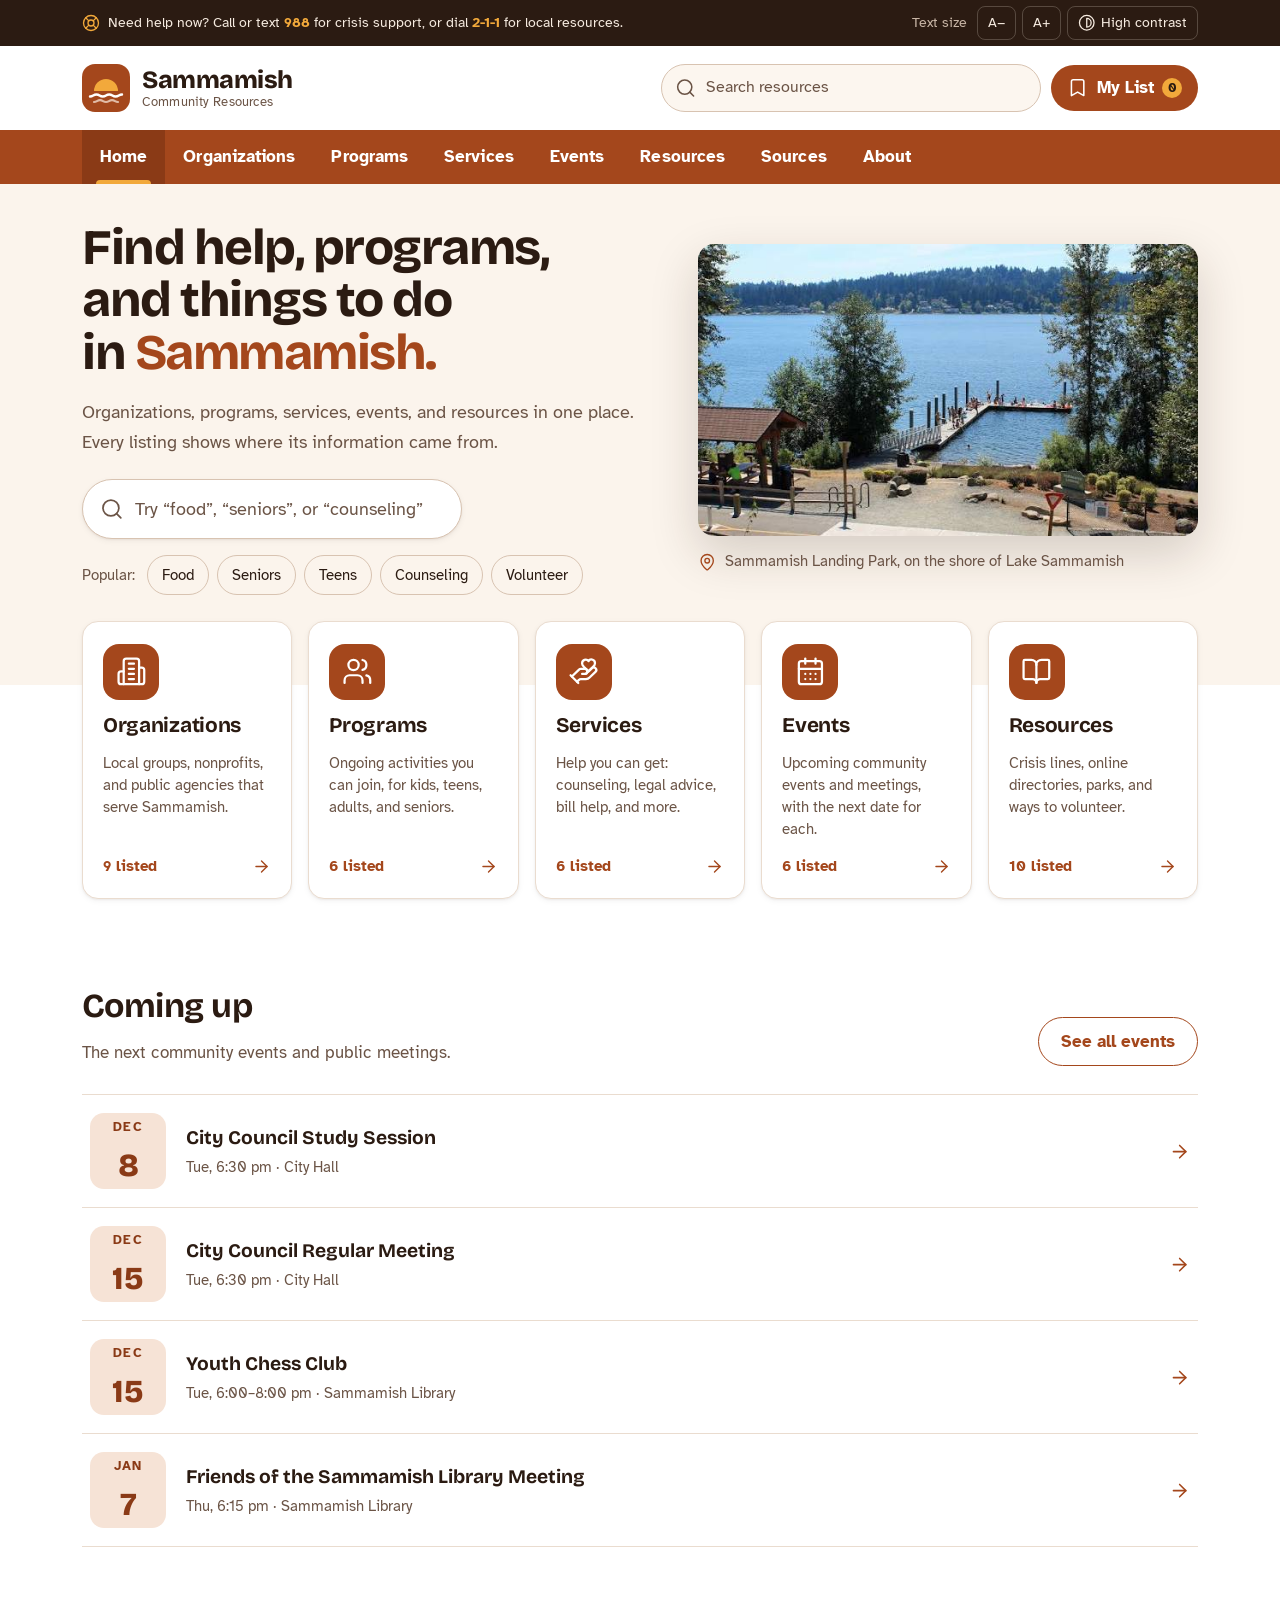
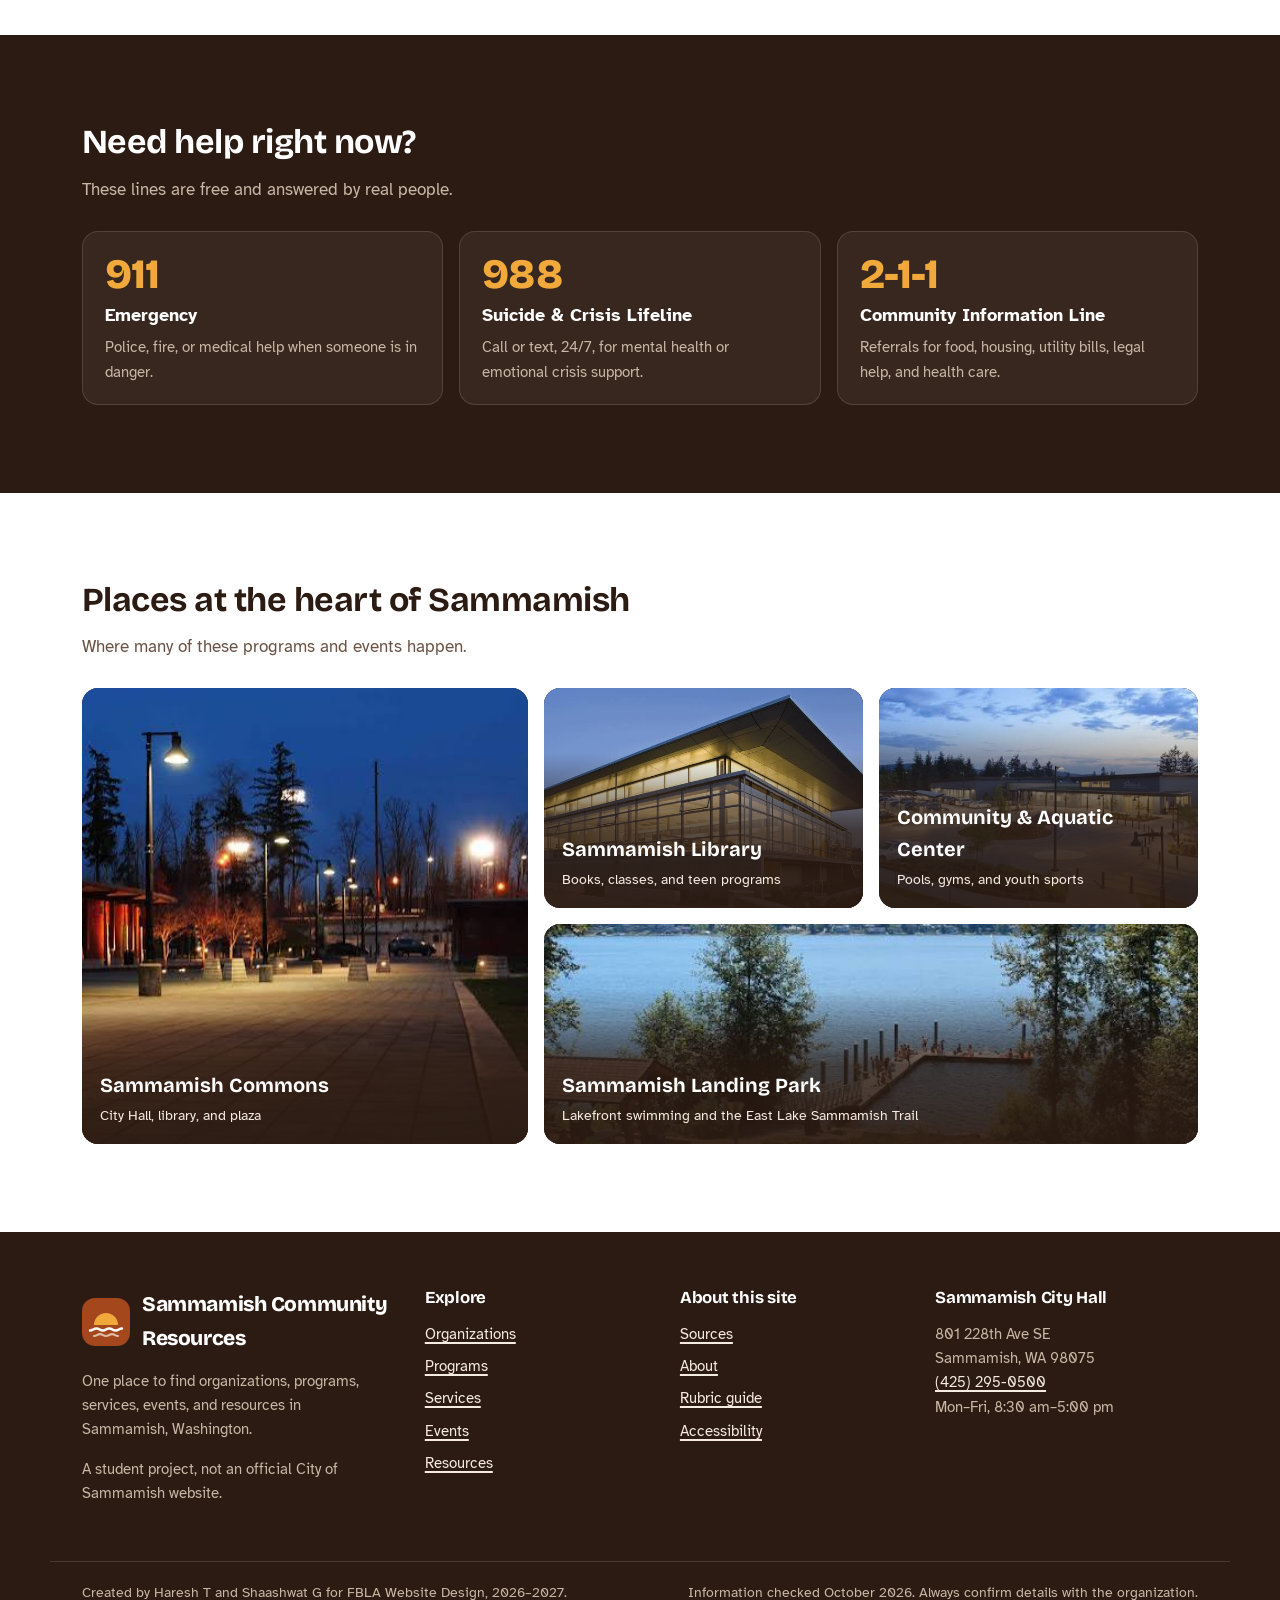
==== index.html @ 99224d45 "Build Sammamish Community Resources website Eight pages named after the FBLA rubric (Home, Organizat" ====
<!doctype html>
<html lang="en">
<head>
  <meta charset="utf-8">
  <meta name="viewport" content="width=device-width, initial-scale=1">
  <title>Sammamish Community Resources | Find help, programs, and events</title>
  <meta name="description" content="Find organizations, programs, services, events, and resources in Sammamish, Washington, all in one place.">
  <meta name="theme-color" content="#a4471c">
  <link rel="icon" href="assets/favicon.svg" type="image/svg+xml">
  <link rel="stylesheet" href="css/styles.css">
</head>
<body data-page="home">
  <div id="site-header"></div>
  <main id="main" tabindex="-1">
    <section class="hero" aria-labelledby="hero-title">
      <div class="wrap">
        <div>
          <h1 id="hero-title">Find help, programs, and things to do in <em>Sammamish.</em></h1>
          <p class="hero-lede">Organizations, programs, services, events, and resources in one place. Every listing shows where its information came from.</p>
          <div id="hero-search"></div>
          <div class="popular">
            <span class="popular-label">Popular:</span>
            <button class="chip" type="button" data-popular="food">Food</button>
            <button class="chip" type="button" data-popular="seniors">Seniors</button>
            <button class="chip" type="button" data-popular="teens">Teens</button>
            <button class="chip" type="button" data-popular="counseling">Counseling</button>
            <button class="chip" type="button" data-popular="volunteer">Volunteer</button>
          </div>
        </div>
        <figure class="hero-figure">
          <img src="assets/img/sammamish-landing.jpg" alt="Swimmers on the dock at Sammamish Landing Park on a sunny day, with Lake Sammamish and forested hills behind" width="584" height="342" fetchpriority="high">
          <figcaption><span data-icon="map-pin"></span>Sammamish Landing Park, on the shore of Lake Sammamish</figcaption>
        </figure>
      </div>
    </section>

    <section class="section browse" aria-labelledby="browse-title">
      <div class="wrap">
        <h2 class="visually-hidden" id="browse-title">Browse by category</h2>
        <ul class="quick-links" id="quick-links"></ul>
      </div>
    </section>

    <section class="section" style="padding-top:0" aria-labelledby="upcoming-title">
      <div class="wrap">
        <div class="section-head">
          <div>
            <h2 id="upcoming-title">Coming up</h2>
            <p>The next community events and public meetings.</p>
          </div>
          <a class="btn btn-ghost" href="events.html">See all events</a>
        </div>
        <ul class="upcoming" id="upcoming"></ul>
      </div>
    </section>

    <section class="section help-band" aria-labelledby="help-title">
      <div class="wrap">
        <h2 id="help-title">Need help right now?</h2>
        <p>These lines are free and answered by real people.</p>
        <div class="help-grid">
          <a class="help-card" href="tel:911"><span class="help-number">911</span><strong>Emergency</strong><span>Police, fire, or medical help when someone is in danger.</span></a>
          <a class="help-card" href="tel:988"><span class="help-number">988</span><strong>Suicide &amp; Crisis Lifeline</strong><span>Call or text, 24/7, for mental health or emotional crisis support.</span></a>
          <a class="help-card" href="tel:211"><span class="help-number">2-1-1</span><strong>Community Information Line</strong><span>Referrals for food, housing, utility bills, legal help, and health care.</span></a>
        </div>
      </div>
    </section>

    <section class="section" aria-labelledby="places-title">
      <div class="wrap">
        <div class="section-head">
          <div>
            <h2 id="places-title">Places at the heart of Sammamish</h2>
            <p>Where many of these programs and events happen.</p>
          </div>
        </div>
        <ul class="places">
          <li><a class="place" href="resources.html#sammamish-commons"><img src="assets/img/commons-plaza-night.jpg" alt="Sammamish Commons plaza at night, lit by tall street lamps" loading="lazy" width="738" height="414"><span class="place-label"><strong>Sammamish Commons</strong><span>City Hall, library, and plaza</span></span></a></li>
          <li><a class="place" href="organizations.html#sammamish-library"><img src="assets/img/sammamish-library.jpg" alt="Sammamish Library glowing at dusk" loading="lazy" width="758" height="404"><span class="place-label"><strong>Sammamish Library</strong><span>Books, classes, and teen programs</span></span></a></li>
          <li><a class="place" href="organizations.html#sammamish-ymca"><img src="assets/img/community-center-dusk.jpg" alt="Sammamish Community and Aquatic Center at dusk" loading="lazy" width="738" height="318"><span class="place-label"><strong>Community &amp; Aquatic Center</strong><span>Pools, gyms, and youth sports</span></span></a></li>
          <li class="wide"><a class="place" href="resources.html#sammamish-landing"><img src="assets/img/sammamish-landing.jpg" alt="Swim dock at Sammamish Landing Park" loading="lazy" width="584" height="342"><span class="place-label"><strong>Sammamish Landing Park</strong><span>Lakefront swimming and the East Lake Sammamish Trail</span></span></a></li>
        </ul>
      </div>
    </section>
  </main>
  <div id="site-footer"></div>
  <script src="js/icons.js"></script>
  <script src="js/data.js"></script>
  <script src="js/app.js"></script>
</body>
</html>
---- css/styles.css ----
/* =========================================================
   Sammamish Community Resources: shared stylesheet
   Every page uses this one file, so headers, colors, type,
   and components stay consistent across the whole site.
   ========================================================= */

/* ---------- Fonts (stored locally so the site works offline) ---------- */
@font-face {
  font-family: "Bricolage Grotesque";
  src: url("../assets/fonts/bricolage-grotesque.woff2") format("woff2");
  font-weight: 200 800;
  font-display: swap;
}
@font-face {
  font-family: "Atkinson Hyperlegible";
  src: url("../assets/fonts/atkinson-400.woff2") format("woff2");
  font-weight: 400;
  font-display: swap;
}
@font-face {
  font-family: "Atkinson Hyperlegible";
  src: url("../assets/fonts/atkinson-400-italic.woff2") format("woff2");
  font-weight: 400;
  font-style: italic;
  font-display: swap;
}
@font-face {
  font-family: "Atkinson Hyperlegible";
  src: url("../assets/fonts/atkinson-700.woff2") format("woff2");
  font-weight: 700;
  font-display: swap;
}

/* ---------- Design tokens ---------- */
:root {
  /* Palette: cedar siding of Sammamish Commons + sunset over Lake Sammamish */
  --cedar: #a4471c;
  --cedar-deep: #8a3a16;
  --cedar-tint: #f6e3d6;
  --amber: #f2a93b;
  --amber-soft: #fde9c8;
  --espresso: #2b1b12;
  --ink: #2b1b12;
  --ink-soft: #6b5446;
  --sand: #fbf4ec;
  --sand-soft: #fcf6ef;
  --paper: #ffffff;
  --line: #eadccf;
  --line-strong: #d8c3b1;
  --evergreen: #2f6b4f;
  --evergreen-tint: #e3f0e8;
  --on-dark: #f6ebe0;
  --on-dark-soft: #c9b6a6;

  --font-display: "Bricolage Grotesque", "Avenir Next", system-ui, sans-serif;
  --font-body: "Atkinson Hyperlegible", system-ui, -apple-system, "Segoe UI", sans-serif;

  --radius: 10px;
  --radius-lg: 16px;
  --shadow-sm: 0 1px 2px rgb(43 27 18 / 0.06), 0 2px 6px rgb(43 27 18 / 0.05);
  --shadow-md: 0 6px 18px rgb(43 27 18 / 0.10), 0 2px 4px rgb(43 27 18 / 0.06);
  --shadow-lg: 0 18px 48px rgb(43 27 18 / 0.18);

  --wrap: 1180px;
  --gutter: clamp(16px, 4vw, 32px);
  --ease-out: cubic-bezier(0.16, 1, 0.3, 1);
}

/* High contrast mode (toggled by the Contrast button) */
:root[data-contrast="high"] {
  --cedar: #7a2e0c;
  --cedar-deep: #5c2108;
  --ink: #000000;
  --ink-soft: #2b1b12;
  --sand: #ffffff;
  --sand-soft: #ffffff;
  --line: #2b1b12;
  --line-strong: #000000;
  --evergreen: #1d4a35;
}

/* Text size steps (toggled by the A- / A+ buttons) */
:root[data-text="1"] { font-size: 112.5%; }
:root[data-text="2"] { font-size: 125%; }

/* ---------- Base ---------- */
*, *::before, *::after { box-sizing: border-box; }
html { -webkit-text-size-adjust: 100%; scroll-padding-top: 24px; }
body {
  margin: 0;
  font-family: var(--font-body);
  font-size: 1.0625rem;
  line-height: 1.6;
  color: var(--ink);
  background: var(--paper);
  text-rendering: optimizeLegibility;
}
img { max-width: 100%; height: auto; display: block; }
a { color: var(--cedar); text-underline-offset: 0.18em; text-decoration-thickness: 1.5px; }
a:hover { color: var(--cedar-deep); text-decoration-thickness: 2.5px; }
::selection { background: var(--amber); color: var(--espresso); }
:focus-visible {
  outline: 3px solid var(--amber);
  outline-offset: 2px;
  border-radius: 4px;
}
h1, h2, h3, h4 {
  font-family: var(--font-display);
  line-height: 1.15;
  letter-spacing: -0.015em;
  text-wrap: balance;
  margin: 0 0 0.4em;
  color: var(--ink);
}
h1 { font-size: clamp(2rem, 1.4rem + 2.6vw, 3.25rem); font-weight: 750; }
h2 { font-size: clamp(1.5rem, 1.2rem + 1.2vw, 2.1rem); font-weight: 700; }
h3 { font-size: 1.25rem; font-weight: 700; }
p { margin: 0 0 1em; max-width: 70ch; }
.wrap { max-width: var(--wrap); margin-inline: auto; padding-inline: var(--gutter); }
.visually-hidden {
  position: absolute !important; width: 1px; height: 1px; overflow: hidden;
  clip: rect(0 0 0 0); white-space: nowrap;
}
.icon { width: 1.25em; height: 1.25em; flex: none; stroke-width: 1.75; }

html { scrollbar-color: var(--line-strong) var(--sand-soft); }

/* ---------- Skip link ---------- */
.skip-link {
  position: absolute; left: 12px; top: -60px; z-index: 100;
  background: var(--amber); color: var(--espresso); font-weight: 700;
  padding: 10px 16px; border-radius: var(--radius); text-decoration: none;
}
.skip-link:focus { top: 12px; }

/* ---------- Top bar (crisis numbers + accessibility tools) ---------- */
.topbar { background: var(--espresso); color: var(--on-dark); font-size: 0.9rem; }
.topbar .wrap {
  display: flex; align-items: center; justify-content: space-between;
  gap: 12px 24px; min-height: 44px; flex-wrap: wrap; padding-block: 6px;
}
.topbar-help { margin: 0; display: flex; align-items: center; gap: 8px; }
.topbar-help .icon { color: var(--amber); }
.topbar-help a { color: var(--amber); font-weight: 700; text-decoration: none; }
.topbar-help a:hover { color: #ffd38a; text-decoration: underline; }
.tools { display: flex; align-items: center; gap: 6px; }
.tools-label { color: var(--on-dark-soft); margin-right: 4px; }
.tool-btn {
  display: inline-flex; align-items: center; gap: 6px;
  min-height: 34px; padding: 4px 10px; border-radius: 8px;
  border: 1px solid rgb(246 235 224 / 0.22); background: transparent; color: var(--on-dark);
  font: inherit; font-size: 0.875rem; cursor: pointer;
}
.tool-btn:hover { background: rgb(246 235 224 / 0.1); border-color: rgb(246 235 224 / 0.45); }
.tool-btn[aria-pressed="true"] { background: var(--amber); color: var(--espresso); border-color: var(--amber); }

/* ---------- Header ---------- */
.site-header { background: var(--paper); }
.header-main .wrap {
  display: flex; align-items: center; justify-content: space-between; gap: 20px;
  padding-block: 18px;
}
.brand { display: flex; align-items: center; gap: 12px; text-decoration: none; color: var(--ink); }
.brand:hover { color: var(--ink); }
.brand-mark { width: 48px; height: 48px; flex: none; }
.brand-text { display: flex; flex-direction: column; line-height: 1.05; }
.brand-name { font-family: var(--font-display); font-weight: 800; font-size: 1.55rem; letter-spacing: -0.02em; }
.brand-sub { font-size: 0.82rem; color: var(--ink-soft); letter-spacing: 0.01em; margin-top: 3px; }

.header-actions { display: flex; align-items: center; gap: 10px; }

/* Site-wide search (combobox) */
.site-search { position: relative; width: min(380px, 40vw); }
.site-search .icon { position: absolute; left: 14px; top: 50%; translate: 0 -50%; color: var(--ink-soft); pointer-events: none; }
.search-input {
  width: 100%; min-height: 46px; padding: 10px 14px 10px 44px;
  font: inherit; font-size: 1rem; color: var(--ink);
  background: var(--sand-soft); border: 1.5px solid var(--line-strong); border-radius: 999px;
  transition: border-color 0.2s, background 0.2s, box-shadow 0.2s;
}
.search-input::placeholder { color: var(--ink-soft); opacity: 1; }
.search-input:hover { border-color: var(--cedar); }
.search-input:focus { outline: none; background: var(--paper); border-color: var(--cedar); box-shadow: 0 0 0 4px rgb(242 169 59 / 0.35); }
.search-results {
  position: absolute; z-index: 50; top: calc(100% + 6px); left: 0; right: 0;
  margin: 0; padding: 6px; list-style: none;
  background: var(--paper); border: 1px solid var(--line); border-radius: var(--radius-lg);
  box-shadow: var(--shadow-lg); max-height: min(70vh, 460px); overflow: auto;
}
.search-results[hidden] { display: none; }
.search-option {
  display: grid; grid-template-columns: auto 1fr; gap: 2px 12px; align-items: center;
  padding: 10px 12px; border-radius: var(--radius); cursor: pointer; color: var(--ink); text-decoration: none;
}
.search-option .type-dot { grid-row: span 2; }
.search-option strong { font-weight: 700; line-height: 1.3; }
.search-option small { color: var(--ink-soft); font-size: 0.85rem; }
.search-option[aria-selected="true"], .search-option:hover { background: var(--sand); color: var(--ink); }
.search-empty { padding: 14px 12px; color: var(--ink-soft); }

.list-btn {
  position: relative; display: inline-flex; align-items: center; gap: 8px;
  min-height: 46px; padding: 8px 16px; border-radius: 999px;
  background: var(--cedar); color: #fff; border: 0; font: inherit; font-weight: 700; cursor: pointer;
  transition: background 0.2s;
}
.list-btn:hover { background: var(--cedar-deep); }
.list-count {
  min-width: 1.6em; height: 1.6em; padding: 0 6px; border-radius: 999px;
  display: inline-grid; place-items: center; font-size: 0.8rem;
  background: var(--amber); color: var(--espresso);
}
.list-count.bump { animation: bump 0.45s var(--ease-out); }
@keyframes bump { 40% { transform: scale(1.35); } }

/* Main navigation bar */
.site-nav { background: var(--cedar); }
.site-nav .wrap { display: flex; align-items: stretch; }
.nav-list { display: flex; flex-wrap: wrap; margin: 0; padding: 0; list-style: none; }
.nav-list a {
  position: relative; display: flex; align-items: center; gap: 8px;
  min-height: 54px; padding: 0 18px;
  color: #fff; font-weight: 700; text-decoration: none; letter-spacing: 0.005em;
}
.nav-list a::after {
  content: ""; position: absolute; left: 14px; right: 14px; bottom: 0; height: 4px;
  border-radius: 4px 4px 0 0; background: var(--amber);
  transform: scaleX(0); transition: transform 0.3s var(--ease-out);
}
.nav-list a:hover { background: var(--cedar-deep); color: #fff; }
.nav-list a:hover::after { transform: scaleX(0.5); }
.nav-list a[aria-current="page"] { background: var(--cedar-deep); }
.nav-list a[aria-current="page"]::after { transform: scaleX(1); }
.nav-list a:focus-visible { outline-offset: -4px; }
.nav-toggle { display: none; }

/* ---------- Breadcrumb + page header (category pages) ---------- */
.page-head { background: var(--sand); border-bottom: 1px solid var(--line); }
.page-head .wrap {
  display: grid; grid-template-columns: 1fr auto; gap: 24px 48px; align-items: center;
  padding-block: clamp(28px, 4vw, 48px);
}
.breadcrumb { font-size: 0.92rem; color: var(--ink-soft); margin-bottom: 10px; }
.breadcrumb a { color: var(--ink-soft); }
.breadcrumb span[aria-hidden] { margin-inline: 6px; }
.page-head h1 { display: flex; align-items: center; gap: 14px; }
.page-head h1 .icon-badge { width: 56px; height: 56px; }
.page-lede { font-size: 1.15rem; color: var(--ink-soft); margin: 0; }
.page-head-photo {
  width: clamp(220px, 28vw, 360px); aspect-ratio: 4 / 3; object-fit: cover;
  border-radius: var(--radius-lg); box-shadow: var(--shadow-md);
}
.icon-badge {
  display: inline-grid; place-items: center; flex: none;
  width: 48px; height: 48px; border-radius: 14px;
  background: var(--cedar); color: #fff;
}
.icon-badge .icon { width: 55%; height: 55%; }

/* ---------- Toolbar: search + filter chips ---------- */
.toolbar { padding-block: 24px 8px; }
.toolbar-row { display: flex; flex-wrap: wrap; align-items: center; gap: 12px 20px; }
.filter-search { position: relative; flex: 1 1 280px; max-width: 420px; }
.filter-search .icon { position: absolute; left: 14px; top: 50%; translate: 0 -50%; color: var(--ink-soft); pointer-events: none; }
.chips { display: flex; flex-wrap: wrap; gap: 8px; margin: 14px 0 0; padding: 0; list-style: none; }
.chip {
  min-height: 40px; padding: 6px 14px; border-radius: 999px;
  border: 1.5px solid var(--line-strong); background: var(--paper); color: var(--ink);
  font: inherit; font-size: 0.95rem; cursor: pointer;
  transition: background 0.15s, border-color 0.15s, color 0.15s;
}
.chip:hover { border-color: var(--cedar); color: var(--cedar-deep); }
.chip[aria-pressed="true"] { background: var(--espresso); border-color: var(--espresso); color: #fff; }
.result-count { color: var(--ink-soft); font-size: 0.95rem; margin: 18px 0 0; }

/* ---------- Entry listing ---------- */
.entries { list-style: none; margin: 0; padding: 0 0 56px; }
.entry {
  display: grid; grid-template-columns: 160px minmax(0, 1fr) minmax(240px, 320px);
  gap: 20px 28px; padding: 26px 0; border-bottom: 1px solid var(--line);
  scroll-margin-top: 24px;
}
.entry.no-photo { grid-template-columns: minmax(0, 1fr) minmax(240px, 320px); }
.entry:first-child { border-top: 1px solid var(--line); }
.entry-photo { width: 160px; aspect-ratio: 4 / 3; object-fit: cover; border-radius: var(--radius); }
.entry-name { font-size: 1.35rem; margin-bottom: 6px; }
.entry-meta-line { display: flex; flex-wrap: wrap; gap: 6px; margin-bottom: 10px; }
.tag {
  display: inline-flex; align-items: center; gap: 6px;
  padding: 2px 10px; border-radius: 999px; font-size: 0.82rem; font-weight: 700;
  background: var(--sand); color: var(--ink-soft);
}
.tag-type { background: var(--cedar-tint); color: var(--cedar-deep); }
.entry-summary { margin: 0 0 10px; }
.entry-source { font-size: 0.85rem; color: var(--ink-soft); margin: 0; }
.entry-source a { color: var(--ink-soft); }
.entry-details { list-style: none; margin: 0 0 14px; padding: 0; display: grid; gap: 8px; font-size: 0.97rem; }
.entry-details li { display: flex; gap: 10px; align-items: flex-start; }
.entry-details .icon { color: var(--cedar); margin-top: 3px; width: 1.1em; height: 1.1em; }
.entry-details a { word-break: break-word; }
.entry-next { color: var(--evergreen); font-weight: 700; }

.entry.is-target { animation: target-glow 2.4s var(--ease-out); }
@keyframes target-glow {
  0%, 30% { background: var(--amber-soft); box-shadow: 0 0 0 12px var(--amber-soft); }
  100% { background: transparent; box-shadow: 0 0 0 12px transparent; }
}

/* Save button (My List) */
.save-btn {
  display: inline-flex; align-items: center; gap: 8px;
  min-height: 42px; padding: 8px 16px; border-radius: 999px;
  border: 1.5px solid var(--cedar); background: var(--paper); color: var(--cedar);
  font: inherit; font-weight: 700; cursor: pointer; transition: background 0.2s, color 0.2s, border-color 0.2s;
}
.save-btn:hover { background: var(--cedar-tint); color: var(--cedar-deep); }
.save-btn[aria-pressed="true"] { background: var(--evergreen); border-color: var(--evergreen); color: #fff; }

.empty-state {
  text-align: center; padding: 48px 20px 64px; color: var(--ink-soft);
}
.empty-state h2 { font-size: 1.4rem; }
.empty-state p { margin-inline: auto; }

/* Group headings (Resources page) */
.group { padding-top: 28px; }
.group-title { display: flex; align-items: center; gap: 12px; margin-bottom: 4px; }
.group-desc { color: var(--ink-soft); margin-bottom: 8px; }

/* ---------- Buttons ---------- */
.btn {
  display: inline-flex; align-items: center; justify-content: center; gap: 10px;
  min-height: 48px; padding: 10px 22px; border-radius: 999px;
  font: inherit; font-weight: 700; text-decoration: none; cursor: pointer; border: 0;
  transition: background 0.2s, color 0.2s, transform 0.2s var(--ease-out);
}
.btn-primary { background: var(--cedar); color: #fff; }
.btn-primary:hover { background: var(--cedar-deep); color: #fff; }
.btn-ghost { background: transparent; color: var(--cedar); border: 1.5px solid var(--cedar); }
.btn-ghost:hover { background: var(--cedar-tint); color: var(--cedar-deep); }

/* ---------- Home: hero ---------- */
.hero { background: var(--sand); overflow: hidden; }
.hero .wrap {
  display: grid; grid-template-columns: minmax(0, 1.05fr) minmax(0, 0.95fr);
  gap: clamp(28px, 5vw, 72px); align-items: center;
  padding-block: clamp(28px, 3vw, 40px) clamp(56px, 7vw, 104px);
}
.hero h1 { font-size: clamp(2.1rem, 1.4rem + 2.3vw, 3.1rem); line-height: 1.05; letter-spacing: -0.03em; }
.hero h1 em { font-style: normal; color: var(--cedar); }
.hero-lede { font-size: 1.15rem; color: var(--ink-soft); margin-bottom: 22px; }
.hero-search { position: relative; max-width: 560px; }
.hero-search .search-input { min-height: 60px; font-size: 1.1rem; padding-left: 52px; background: var(--paper); box-shadow: var(--shadow-sm); }
.hero-search .icon { left: 18px; width: 1.4em; height: 1.4em; }
.popular { display: flex; flex-wrap: wrap; align-items: center; gap: 8px; margin-top: 16px; }
.popular-label { color: var(--ink-soft); font-size: 0.95rem; margin-right: 4px; }
.popular .chip { background: transparent; }

.hero-figure { position: relative; margin: 0; }
.hero-figure img {
  position: relative; width: 100%; aspect-ratio: 584 / 342; object-fit: cover;
  border-radius: var(--radius-lg); box-shadow: var(--shadow-lg);
}
.hero-figure figcaption {
  position: relative; margin-top: 14px; font-size: 0.92rem; color: var(--ink-soft);
  display: flex; align-items: center; gap: 8px;
}
.hero-figure figcaption .icon { color: var(--cedar); }

/* ---------- Home: category quick links (city-site style icon row) ---------- */
.section { padding-block: clamp(48px, 7vw, 88px); }
.section.browse { padding-top: 0; margin-top: clamp(-72px, -5vw, -32px); position: relative; }
.quick-link { box-shadow: var(--shadow-sm); }
.section-head { display: flex; align-items: end; justify-content: space-between; gap: 16px; margin-bottom: 28px; flex-wrap: wrap; }
.section-head p { margin: 0; color: var(--ink-soft); }
.quick-links { display: grid; grid-template-columns: repeat(5, minmax(0, 1fr)); gap: 16px; margin: 0; padding: 0; list-style: none; }
.quick-link {
  display: flex; flex-direction: column; gap: 14px; height: 100%;
  padding: 22px 20px 20px; border-radius: var(--radius-lg);
  background: var(--paper); border: 1.5px solid var(--line);
  color: var(--ink); text-decoration: none;
  transition: transform 0.35s var(--ease-out), box-shadow 0.35s var(--ease-out), border-color 0.2s;
}
.quick-link:hover { transform: translateY(-4px); box-shadow: var(--shadow-md); border-color: var(--cedar); color: var(--ink); }
.quick-link .icon-badge { width: 56px; height: 56px; border-radius: 16px; }
.quick-link h3 { margin: 0; font-size: 1.3rem; }
.quick-link p { margin: 0; color: var(--ink-soft); font-size: 0.95rem; line-height: 1.45; }
.quick-link .count { margin-top: auto; display: flex; align-items: center; justify-content: space-between; font-weight: 700; color: var(--cedar); font-size: 0.95rem; }
.quick-link .count .icon { transition: transform 0.35s var(--ease-out); }
.quick-link:hover .count .icon { transform: translateX(4px); }

/* ---------- Home: coming up ---------- */
.upcoming { list-style: none; margin: 0; padding: 0; display: grid; gap: 0; }
.upcoming li { border-top: 1px solid var(--line); }
.upcoming li:last-child { border-bottom: 1px solid var(--line); }
.upcoming a {
  display: grid; grid-template-columns: 76px 1fr auto; gap: 20px; align-items: center;
  padding: 18px 8px; color: var(--ink); text-decoration: none; border-radius: var(--radius);
  transition: background 0.2s;
}
.upcoming a:hover { background: var(--sand-soft); color: var(--ink); }
.date-block {
  display: grid; place-items: center; width: 76px; height: 76px; border-radius: 14px;
  background: var(--cedar-tint); color: var(--cedar-deep); line-height: 1;
}
.date-block .m { font-size: 0.8rem; font-weight: 700; text-transform: uppercase; letter-spacing: 0.08em; }
.date-block .d { font-family: var(--font-display); font-size: 2rem; font-weight: 800; }
.date-block.tba .d { font-size: 1.05rem; }
.upcoming strong { display: block; font-family: var(--font-display); font-size: 1.2rem; }
.upcoming small { color: var(--ink-soft); font-size: 0.95rem; }
.upcoming .icon { color: var(--cedar); }

/* ---------- Home: get help now band ---------- */
.help-band { background: var(--espresso); color: var(--on-dark); }
.help-band h2 { color: #fff; }
.help-band p { color: var(--on-dark-soft); }
.help-grid { display: grid; grid-template-columns: repeat(3, 1fr); gap: 16px; margin-top: 28px; }
.help-card {
  display: flex; flex-direction: column; gap: 6px; padding: 22px 22px 20px;
  border-radius: var(--radius-lg); background: rgb(246 235 224 / 0.06); border: 1px solid rgb(246 235 224 / 0.14);
  color: var(--on-dark); text-decoration: none; transition: background 0.2s, border-color 0.2s;
}
.help-card:hover { background: rgb(246 235 224 / 0.12); border-color: var(--amber); color: var(--on-dark); }
.help-number { font-family: var(--font-display); font-size: 2.6rem; font-weight: 800; color: var(--amber); line-height: 1; letter-spacing: -0.02em; }
.help-card strong { color: #fff; font-size: 1.1rem; }
.help-card span:last-child { color: var(--on-dark-soft); font-size: 0.95rem; }

/* ---------- Home: places photo grid ---------- */
.places { display: grid; grid-template-columns: 1.4fr 1fr 1fr; grid-template-rows: auto auto; gap: 16px; margin: 0; padding: 0; list-style: none; }
.places li:first-child { grid-row: span 2; }
.places li.wide { grid-column: span 2; }
.place {
  position: relative; display: block; height: 100%; min-height: 220px; overflow: hidden;
  border-radius: var(--radius-lg); color: #fff; text-decoration: none; background: var(--espresso);
}
.place img { position: absolute; inset: 0; width: 100%; height: 100%; object-fit: cover; transition: transform 0.8s var(--ease-out); }
.place:hover img { transform: scale(1.04); }
.place-label {
  position: absolute; left: 0; right: 0; bottom: 0; padding: 80px 18px 16px;
  background: linear-gradient(to top, rgb(43 27 18 / 0.92) 0%, rgb(43 27 18 / 0.78) 50%, rgb(43 27 18 / 0) 100%);
}
.place-label strong { display: block; font-family: var(--font-display); font-size: 1.25rem; }
.place-label span { font-size: 0.9rem; color: var(--on-dark); }
.place:hover, .place:focus-visible { color: #fff; }

/* ---------- Prose pages (About, Sources) ---------- */
.prose-layout { display: grid; grid-template-columns: 240px minmax(0, 1fr); gap: 56px; padding-block: 48px 72px; }
.toc { position: sticky; top: 24px; align-self: start; }
.toc h2 { font-size: 0.95rem; text-transform: uppercase; letter-spacing: 0.08em; color: var(--ink-soft); }
.toc ol { list-style: none; margin: 0; padding: 0; display: grid; gap: 2px; }
.toc a { display: block; padding: 6px 10px; border-radius: 8px; color: var(--ink); text-decoration: none; font-size: 0.95rem; line-height: 1.35; }
.toc a:hover { background: var(--sand); }
.prose section { padding-bottom: 40px; margin-bottom: 40px; border-bottom: 1px solid var(--line); scroll-margin-top: 24px; }
.prose section:last-child { border-bottom: 0; }
.prose h2 { margin-bottom: 0.6em; }
.prose h3 { margin-top: 1.6em; }
.prose ul, .prose ol { padding-left: 1.3em; max-width: 70ch; }
.prose li { margin-bottom: 0.4em; }

.rubric-table { width: 100%; border-collapse: collapse; font-size: 0.97rem; margin: 8px 0 0; }
.rubric-table th, .rubric-table td { text-align: left; padding: 12px 14px; border-bottom: 1px solid var(--line); vertical-align: top; }
.rubric-table thead th { background: var(--espresso); color: #fff; font-family: var(--font-display); font-weight: 700; }
.rubric-table thead th:first-child { border-radius: var(--radius) 0 0 0; }
.rubric-table thead th:last-child { border-radius: 0 var(--radius) 0 0; }
.rubric-table tbody tr:nth-child(even) { background: var(--sand-soft); }
.rubric-table td:first-child { font-weight: 700; width: 42%; }
.table-scroll { overflow-x: auto; }

.swatches { display: grid; grid-template-columns: repeat(auto-fill, minmax(128px, 1fr)); gap: 12px; margin: 16px 0 8px; padding: 0; list-style: none; }
.swatch { border: 1px solid var(--line); border-radius: var(--radius); overflow: hidden; font-size: 0.88rem; }
.swatch-chip { height: 64px; }
.swatch div:last-child { padding: 8px 10px; }
.swatch strong { display: block; }

.metric-table td:first-child { width: 34%; }

.note {
  display: flex; gap: 12px; padding: 16px 18px; border-radius: var(--radius);
  background: var(--amber-soft); color: var(--ink); max-width: 70ch;
}
.note .icon { color: var(--cedar-deep); margin-top: 3px; }
.note p { margin: 0; }

.source-list { list-style: none; padding: 0; margin: 0; display: grid; gap: 0; }
.source-list li { padding: 16px 0; border-bottom: 1px solid var(--line); }
.source-list strong { display: block; }
.source-list small { color: var(--ink-soft); font-size: 0.9rem; }

.team { display: flex; flex-wrap: wrap; gap: 16px; list-style: none; padding: 0; margin: 16px 0 0; }
.team li { padding: 16px 20px; border: 1.5px solid var(--line); border-radius: var(--radius-lg); min-width: 220px; }
.team strong { font-family: var(--font-display); font-size: 1.2rem; display: block; }

.about-photo { border-radius: var(--radius-lg); margin: 8px 0 8px; max-width: 680px; width: 100%; aspect-ratio: 678 / 452; object-fit: cover; }
.caption { font-size: 0.88rem; color: var(--ink-soft); }

/* ---------- My List drawer ---------- */
.drawer {
  margin: 0 0 0 auto; height: 100dvh; max-height: 100dvh; width: min(440px, 100vw);
  padding: 0; border: 0; background: var(--paper); color: var(--ink);
  box-shadow: var(--shadow-lg);
}
.drawer::backdrop { background: rgb(43 27 18 / 0.45); }
.drawer[open] { animation: drawer-in 0.45s var(--ease-out); }
@keyframes drawer-in { from { transform: translateX(100%); } }
.drawer-inner { display: flex; flex-direction: column; height: 100%; }
.drawer-head { display: flex; align-items: center; justify-content: space-between; padding: 20px 22px; border-bottom: 1px solid var(--line); background: var(--sand); }
.drawer-head h2 { margin: 0; font-size: 1.4rem; }
.icon-btn {
  display: inline-grid; place-items: center; width: 44px; height: 44px; border-radius: 999px;
  border: 0; background: transparent; color: var(--ink); cursor: pointer;
}
.icon-btn:hover { background: var(--line); }
.drawer-body { flex: 1; overflow: auto; padding: 8px 22px; }
.drawer-list { list-style: none; margin: 0; padding: 0; }
.drawer-list li { display: grid; grid-template-columns: 1fr auto; gap: 4px 12px; padding: 16px 0; border-bottom: 1px solid var(--line); }
.drawer-list strong { font-family: var(--font-display); font-size: 1.08rem; }
.drawer-list small { grid-column: 1; color: var(--ink-soft); }
.drawer-list .icon-btn { grid-row: span 2; align-self: center; color: var(--ink-soft); }
.drawer-empty { padding: 32px 4px; color: var(--ink-soft); }
.drawer-foot { display: flex; gap: 10px; padding: 18px 22px; border-top: 1px solid var(--line); }
.drawer-foot .btn { flex: 1; }

/* Toast */
.toast {
  position: fixed; left: 50%; bottom: 24px; z-index: 90; translate: -50% 0;
  padding: 12px 18px; border-radius: 999px; background: var(--espresso); color: #fff;
  box-shadow: var(--shadow-lg); font-weight: 700;
  opacity: 0; transform: translateY(12px); pointer-events: none;
  transition: opacity 0.25s, transform 0.35s var(--ease-out);
}
.toast.show { opacity: 1; transform: none; }

/* ---------- Footer ---------- */
.site-footer { background: var(--espresso); color: var(--on-dark); font-size: 0.95rem; }
.site-footer a { color: var(--on-dark); }
.site-footer a:hover { color: var(--amber); }
.footer-grid { display: grid; grid-template-columns: 1.4fr 1fr 1fr 1.2fr; gap: 36px; padding-block: 56px 40px; }
.site-footer h2 { color: #fff; font-size: 1.05rem; margin-bottom: 14px; }
.site-footer ul { list-style: none; margin: 0; padding: 0; display: grid; gap: 8px; }
.site-footer p { color: var(--on-dark-soft); }
.footer-brand { display: flex; gap: 12px; align-items: center; margin-bottom: 14px; }
.footer-brand .brand-name { color: #fff; font-size: 1.3rem; }
.footer-bottom { border-top: 1px solid rgb(246 235 224 / 0.14); padding-block: 20px; display: flex; flex-wrap: wrap; justify-content: space-between; gap: 12px; color: var(--on-dark-soft); font-size: 0.88rem; }
.footer-bottom p { margin: 0; color: inherit; }

/* ---------- Responsive ---------- */
@media (max-width: 1080px) {
  .quick-links { grid-template-columns: repeat(3, minmax(0, 1fr)); }
  .footer-grid { grid-template-columns: 1fr 1fr; }
  .entry { grid-template-columns: 120px minmax(0, 1fr); }
  .entry.no-photo { grid-template-columns: minmax(0, 1fr); }
  .entry-photo { width: 120px; }
  .entry-aside { grid-column: 2; }
  .entry.no-photo .entry-aside { grid-column: 1; }
}
@media (max-width: 900px) {
  .header-main .wrap { flex-wrap: wrap; }
  .header-actions { width: 100%; }
  .site-search { flex: 1; width: auto; }
  .hero .wrap { grid-template-columns: 1fr; }
  .hero-figure { max-width: 620px; }
  .page-head .wrap { grid-template-columns: 1fr; }
  .page-head-photo { display: none; }
  .prose-layout { grid-template-columns: 1fr; gap: 24px; }
  .toc { position: static; }
  .places { grid-template-columns: 1fr 1fr; }
  .places li:first-child { grid-column: span 2; grid-row: auto; }
  .help-grid { grid-template-columns: 1fr; }

  .site-nav .wrap { flex-direction: column; padding-inline: 0; }
  .nav-toggle {
    display: flex; align-items: center; justify-content: space-between; gap: 10px;
    min-height: 52px; padding: 0 var(--gutter); background: var(--cedar); color: #fff;
    border: 0; font: inherit; font-weight: 700; cursor: pointer; width: 100%;
  }
  .nav-toggle .icon { transition: transform 0.3s var(--ease-out); }
  .nav-toggle[aria-expanded="true"] .icon { transform: rotate(180deg); }
  .nav-list { display: none; flex-direction: column; border-top: 1px solid rgb(255 255 255 / 0.18); }
  .nav-list.open { display: flex; }
  .nav-list a { padding: 0 var(--gutter); min-height: 50px; }
  .nav-list a::after { left: 0; right: auto; top: 10px; bottom: 10px; width: 4px; height: auto; border-radius: 0 4px 4px 0; transform: scaleY(0); }
  .nav-list a[aria-current="page"]::after { transform: scaleY(1); }
}
@media (max-width: 640px) {
  body { font-size: 1rem; }
  .quick-links { grid-template-columns: 1fr 1fr; }
  .quick-links li:last-child { grid-column: span 2; }
  .entry, .entry.no-photo { grid-template-columns: 1fr; gap: 14px; }
  .entry-photo { width: 100%; aspect-ratio: 16 / 9; }
  .entry-aside, .entry.no-photo .entry-aside { grid-column: 1; }
  .footer-grid { grid-template-columns: 1fr; }
  .places { grid-template-columns: 1fr; }
  .places li:first-child, .places li.wide { grid-column: auto; }
  .upcoming a { grid-template-columns: 64px 1fr; }
  .upcoming a > .icon { display: none; }
  .date-block { width: 64px; height: 64px; }
  .tools-label { display: none; }
  .list-btn .list-label { display: none; }
}

/* ---------- Reduced motion ---------- */
@media (prefers-reduced-motion: reduce) {
  *, *::before, *::after { animation-duration: 0.01ms !important; animation-iteration-count: 1 !important; transition-duration: 0.01ms !important; scroll-behavior: auto !important; }
}

/* ---------- Print: My List becomes a printable resource card ---------- */
#print-area { display: none; }
@media print {
  body.printing > *:not(#print-area) { display: none !important; }
  body.printing #print-area { display: block; font-family: var(--font-body); color: #000; }
  #print-area h1 { font-size: 22pt; margin: 0 0 4pt; }
  #print-area .print-sub { font-size: 10pt; margin: 0 0 14pt; color: #444; }
  #print-area ol { padding-left: 16pt; }
  #print-area li { margin-bottom: 12pt; break-inside: avoid; }
  #print-area li strong { font-size: 13pt; }
  #print-area li div { font-size: 10.5pt; }
  #print-area .print-foot { margin-top: 18pt; font-size: 9pt; color: #444; border-top: 1px solid #999; padding-top: 6pt; }
}
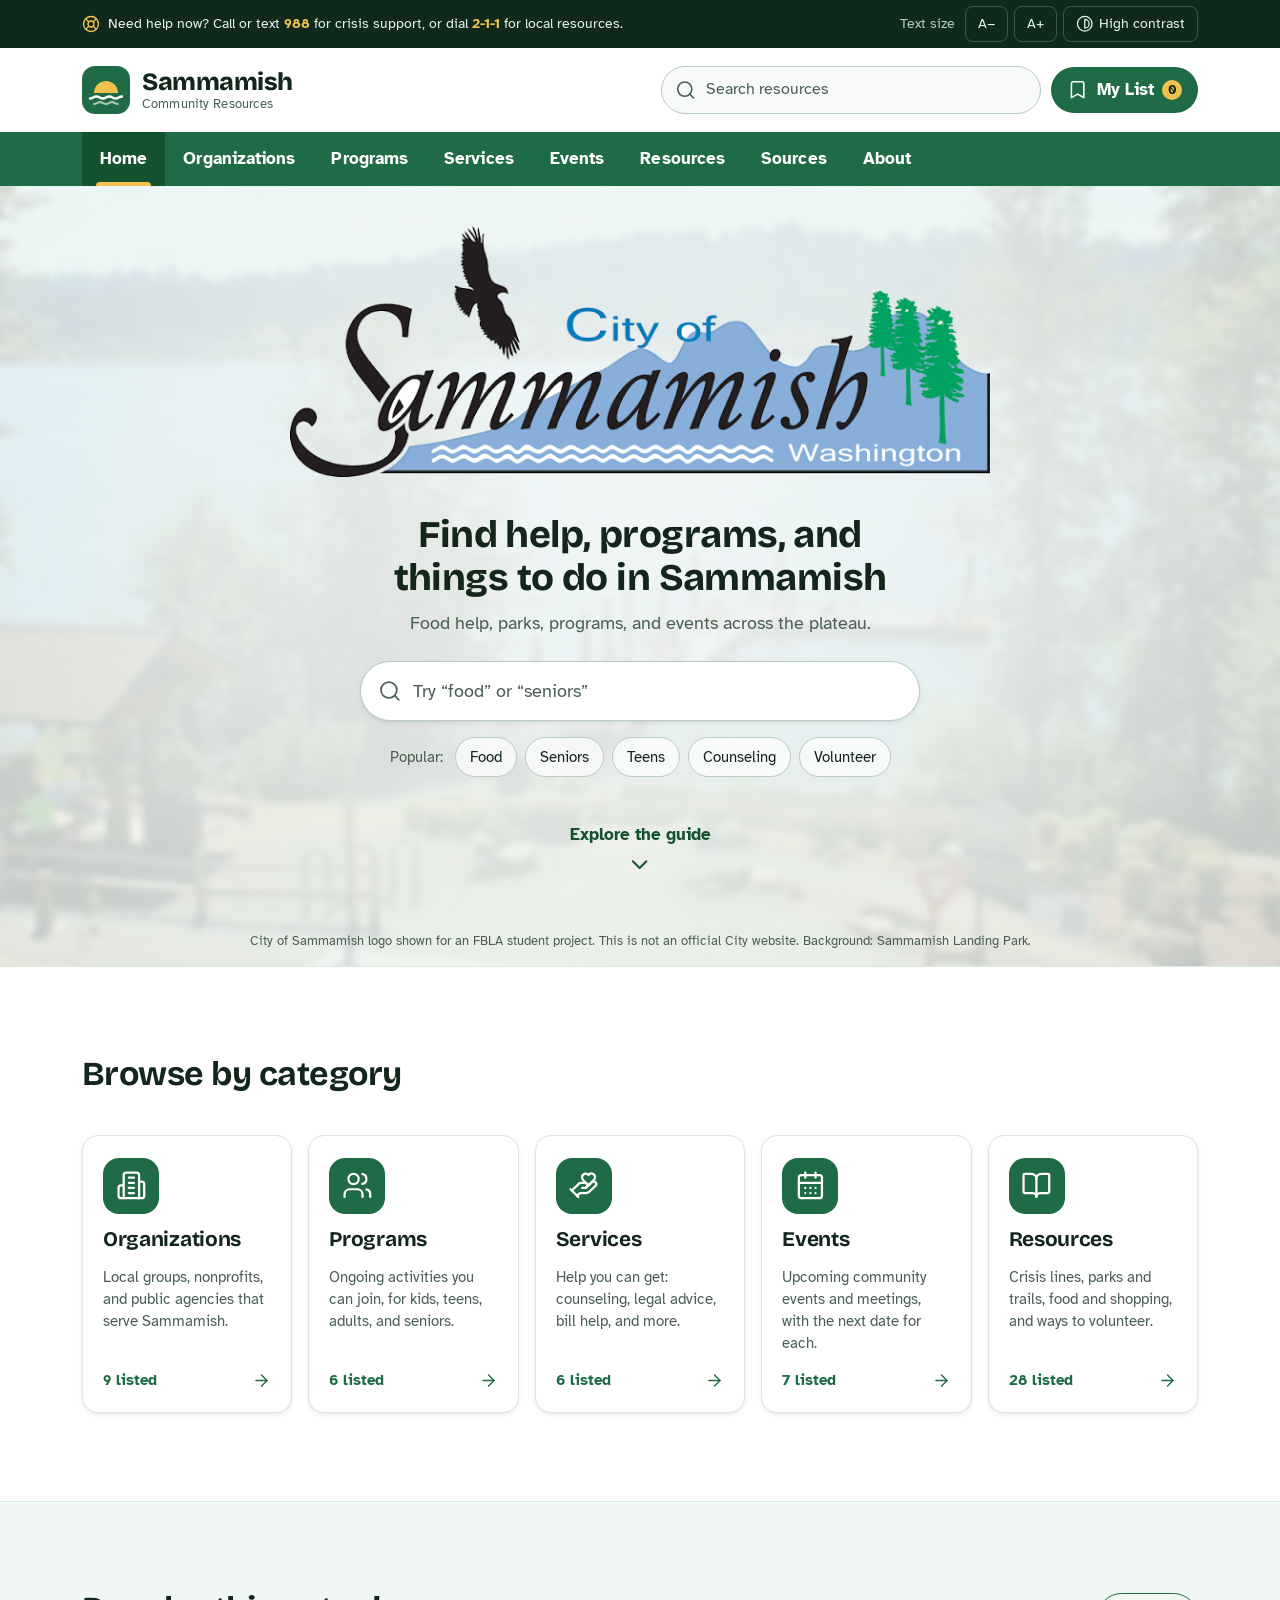
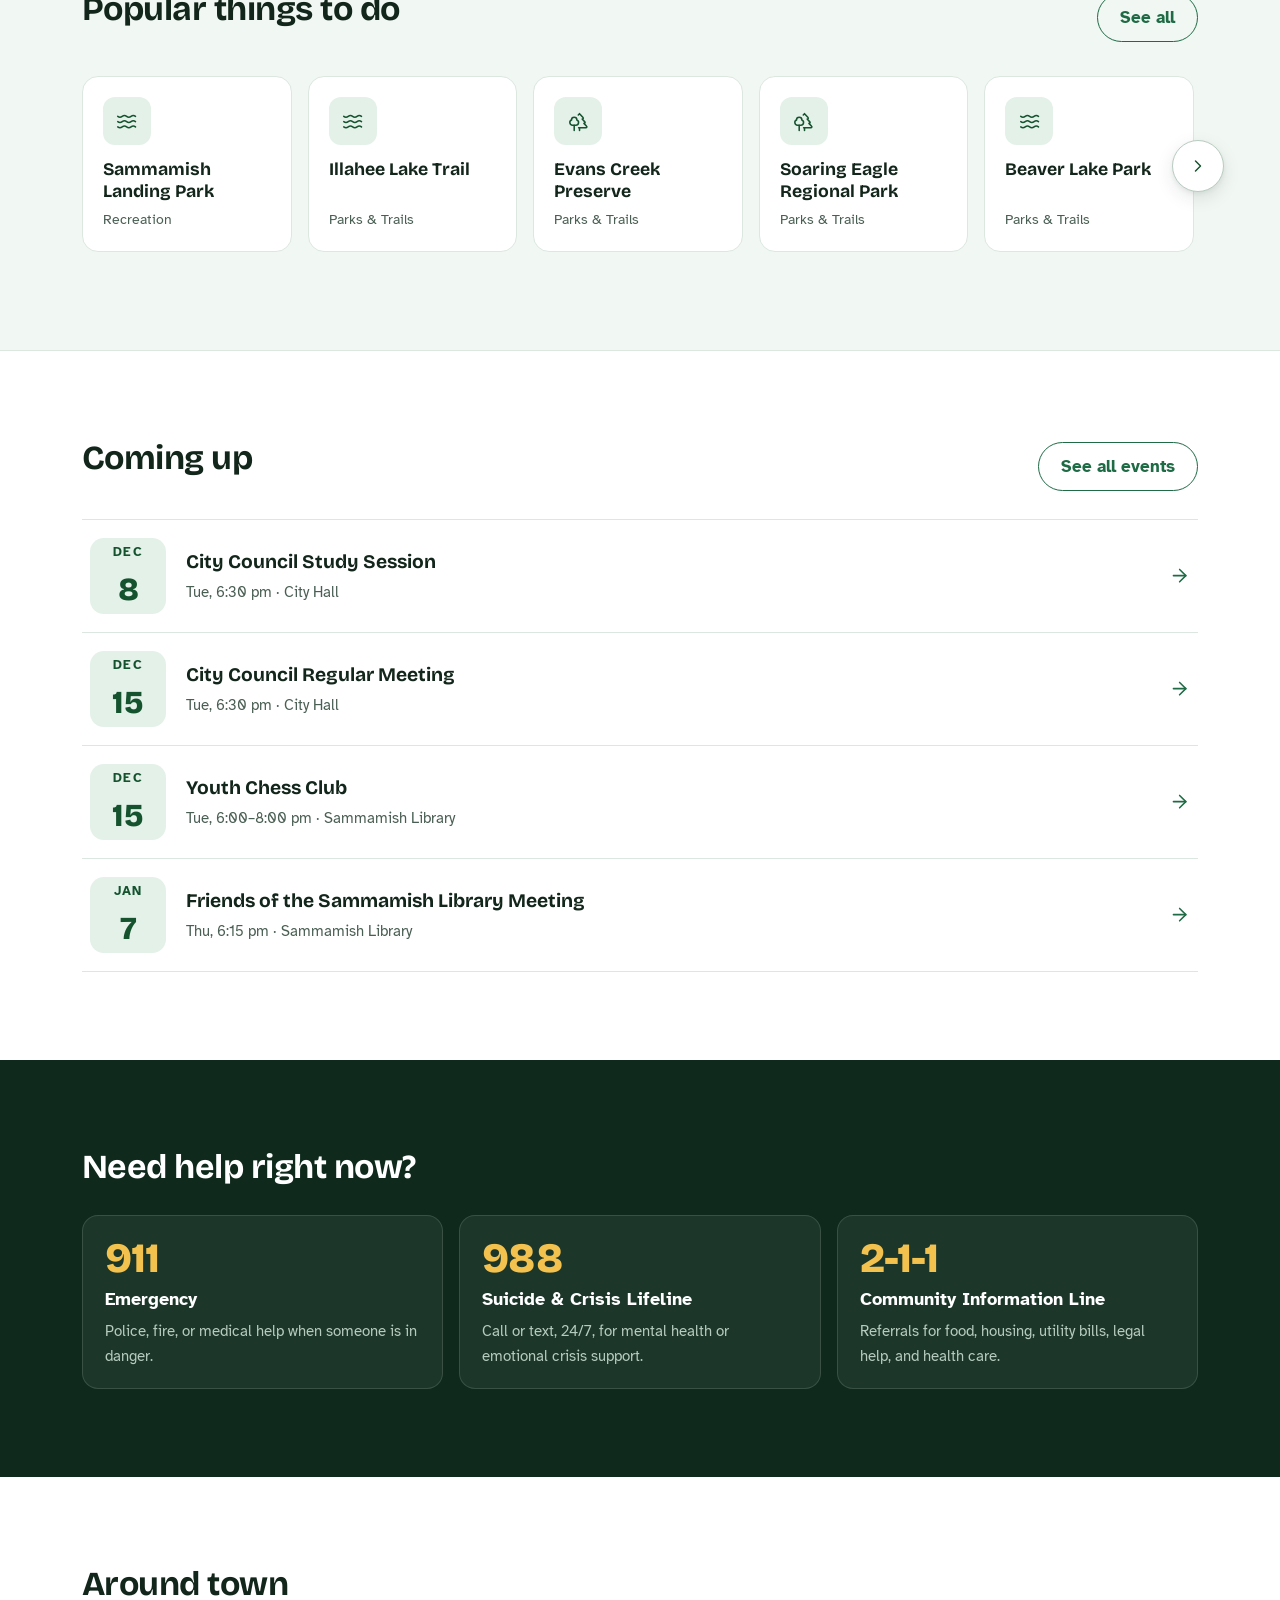
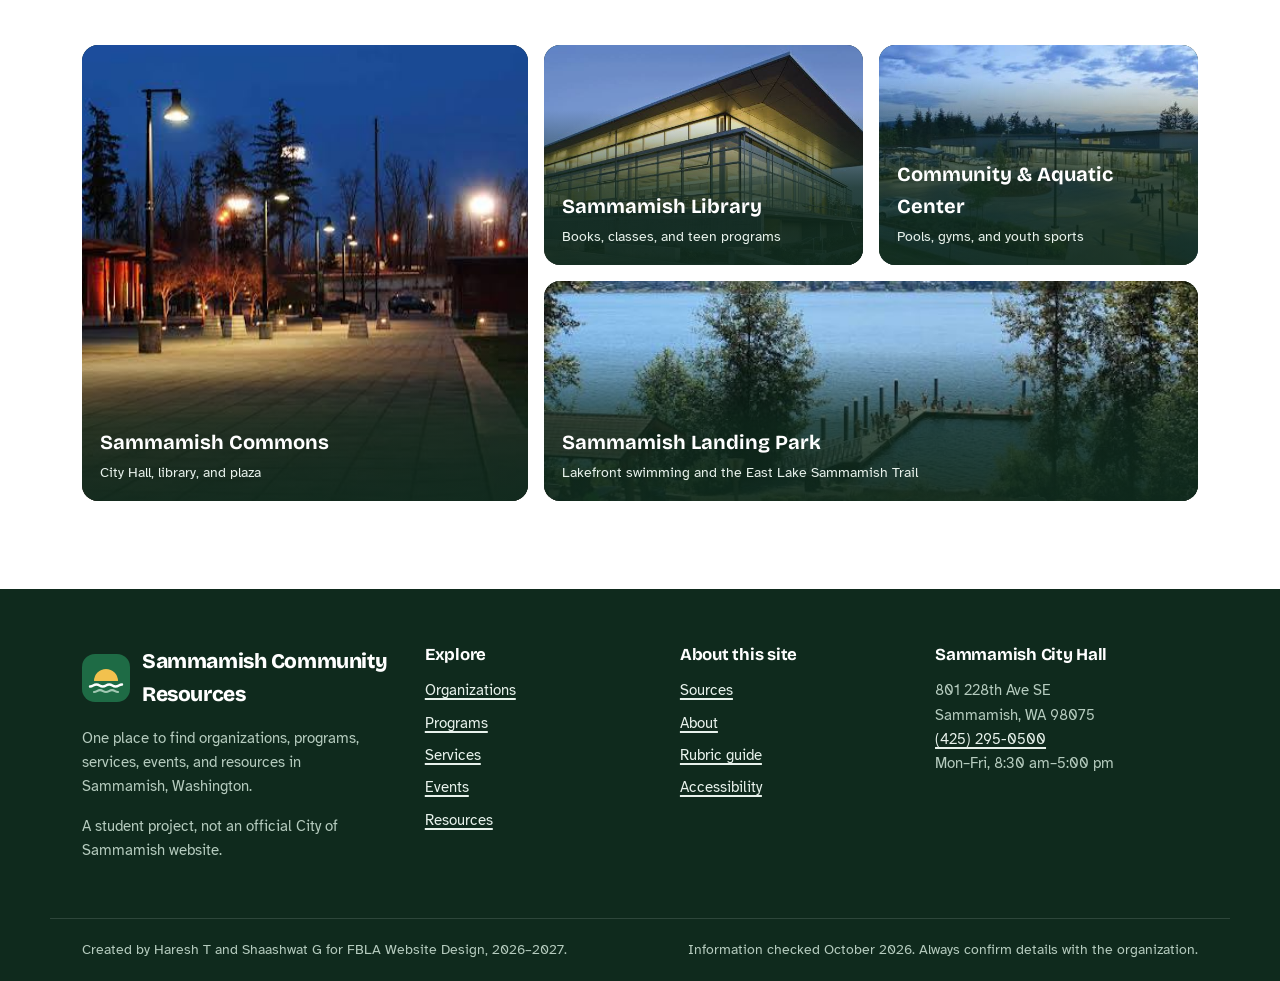
==== commit 7413c765: "Green theme, logo banner, more things to do, carousel, filter fix - Full-screen home banner with the" ====
--- a/index.html
+++ b/index.html
@@ -5,48 +5,66 @@
   <meta name="viewport" content="width=device-width, initial-scale=1">
   <title>Sammamish Community Resources | Find help, programs, and events</title>
   <meta name="description" content="Find organizations, programs, services, events, and resources in Sammamish, Washington, all in one place.">
-  <meta name="theme-color" content="#a4471c">
+  <meta name="theme-color" content="#1e6b45">
   <link rel="icon" href="assets/favicon.svg" type="image/svg+xml">
   <link rel="stylesheet" href="css/styles.css">
 </head>
 <body data-page="home">
   <div id="site-header"></div>
+  <script src="js/icons.js"></script>
+  <script src="js/data.js"></script>
+  <script src="js/app.js"></script>
   <main id="main" tabindex="-1">
-    <section class="hero" aria-labelledby="hero-title">
+    <section class="banner" aria-labelledby="banner-title">
+      <img class="banner-bg" src="assets/img/sammamish-landing.jpg" alt="" width="584" height="342" fetchpriority="high">
+      <div class="wrap banner-inner">
+        <img class="banner-logo" src="assets/img/sammamish-logo.png" alt="City of Sammamish, Washington logo" width="734" height="263">
+        <h1 id="banner-title">Find help, programs, and things to do in Sammamish</h1>
+        <p class="banner-lede">Food help, parks, programs, and events across the plateau.</p>
+        <div id="hero-search"></div>
+        <div class="popular">
+          <span class="popular-label">Popular:</span>
+          <button class="chip" type="button" data-popular="food">Food</button>
+          <button class="chip" type="button" data-popular="seniors">Seniors</button>
+          <button class="chip" type="button" data-popular="teens">Teens</button>
+          <button class="chip" type="button" data-popular="counseling">Counseling</button>
+          <button class="chip" type="button" data-popular="volunteer">Volunteer</button>
+        </div>
+        <a class="scroll-cue" href="#browse"><span>Explore the guide</span><span data-icon="chevron-down"></span></a>
+      </div>
+      <p class="banner-note">City of Sammamish logo shown for an FBLA student project. This is not an official City website. Background: Sammamish Landing Park.</p>
+    </section>
+
+    <section class="section" id="browse" aria-labelledby="browse-title">
       <div class="wrap">
-        <div>
-          <h1 id="hero-title">Find help, programs, and things to do in <em>Sammamish.</em></h1>
-          <p class="hero-lede">Organizations, programs, services, events, and resources in one place. Every listing shows where its information came from.</p>
-          <div id="hero-search"></div>
-          <div class="popular">
-            <span class="popular-label">Popular:</span>
-            <button class="chip" type="button" data-popular="food">Food</button>
-            <button class="chip" type="button" data-popular="seniors">Seniors</button>
-            <button class="chip" type="button" data-popular="teens">Teens</button>
-            <button class="chip" type="button" data-popular="counseling">Counseling</button>
-            <button class="chip" type="button" data-popular="volunteer">Volunteer</button>
+        <div class="section-head">
+          <div>
+            <h2 id="browse-title">Browse by category</h2>
           </div>
         </div>
-        <figure class="hero-figure">
-          <img src="assets/img/sammamish-landing.jpg" alt="Swimmers on the dock at Sammamish Landing Park on a sunny day, with Lake Sammamish and forested hills behind" width="584" height="342" fetchpriority="high">
-          <figcaption><span data-icon="map-pin"></span>Sammamish Landing Park, on the shore of Lake Sammamish</figcaption>
-        </figure>
-      </div>
-    </section>
-
-    <section class="section browse" aria-labelledby="browse-title">
-      <div class="wrap">
-        <h2 class="visually-hidden" id="browse-title">Browse by category</h2>
         <ul class="quick-links" id="quick-links"></ul>
       </div>
     </section>
 
-    <section class="section" style="padding-top:0" aria-labelledby="upcoming-title">
+    <section class="section todo-section" aria-labelledby="todo-title">
+      <div class="wrap">
+        <div class="section-head">
+          <h2 id="todo-title">Popular things to do</h2>
+          <a class="btn btn-ghost" href="resources.html">See all</a>
+        </div>
+        <div class="carousel" role="region" aria-roledescription="carousel" aria-labelledby="todo-title">
+          <button class="carousel-btn prev" type="button" data-dir="-1" aria-label="Show previous things to do" aria-controls="popular-todo"><span data-icon="chevron-left"></span></button>
+          <ul class="todo-track" id="popular-todo" tabindex="0" aria-label="Popular things to do, scrollable list"></ul>
+          <button class="carousel-btn next" type="button" data-dir="1" aria-label="Show more things to do" aria-controls="popular-todo"><span data-icon="chevron-right"></span></button>
+        </div>
+      </div>
+    </section>
+
+    <section class="section" aria-labelledby="upcoming-title">
       <div class="wrap">
         <div class="section-head">
           <div>
             <h2 id="upcoming-title">Coming up</h2>
-            <p>The next community events and public meetings.</p>
           </div>
           <a class="btn btn-ghost" href="events.html">See all events</a>
         </div>
@@ -57,7 +75,6 @@
     <section class="section help-band" aria-labelledby="help-title">
       <div class="wrap">
         <h2 id="help-title">Need help right now?</h2>
-        <p>These lines are free and answered by real people.</p>
         <div class="help-grid">
           <a class="help-card" href="tel:911"><span class="help-number">911</span><strong>Emergency</strong><span>Police, fire, or medical help when someone is in danger.</span></a>
           <a class="help-card" href="tel:988"><span class="help-number">988</span><strong>Suicide &amp; Crisis Lifeline</strong><span>Call or text, 24/7, for mental health or emotional crisis support.</span></a>
@@ -70,8 +87,7 @@
       <div class="wrap">
         <div class="section-head">
           <div>
-            <h2 id="places-title">Places at the heart of Sammamish</h2>
-            <p>Where many of these programs and events happen.</p>
+            <h2 id="places-title">Around town</h2>
           </div>
         </div>
         <ul class="places">
@@ -84,8 +100,5 @@
     </section>
   </main>
   <div id="site-footer"></div>
-  <script src="js/icons.js"></script>
-  <script src="js/data.js"></script>
-  <script src="js/app.js"></script>
 </body>
 </html>
--- a/css/styles.css
+++ b/css/styles.css
@@ -33,33 +33,34 @@
 
 /* ---------- Design tokens ---------- */
 :root {
-  /* Palette: cedar siding of Sammamish Commons + sunset over Lake Sammamish */
-  --cedar: #a4471c;
-  --cedar-deep: #8a3a16;
-  --cedar-tint: #f6e3d6;
-  --amber: #f2a93b;
-  --amber-soft: #fde9c8;
-  --espresso: #2b1b12;
-  --ink: #2b1b12;
-  --ink-soft: #6b5446;
-  --sand: #fbf4ec;
-  --sand-soft: #fcf6ef;
+  /* Palette: Sammamish evergreens + Lake Sammamish blue, all WCAG AA */
+  --brand: #1e6b45;
+  --brand-deep: #15532f;
+  --brand-tint: #e3f1e8;
+  --amber: #f2c14e;
+  --amber-soft: #fff4d6;
+  --forest: #0f2a1d;
+  --ink: #13261b;
+  --ink-soft: #4a5f53;
+  --sand: #f1f7f3;
+  --sand-soft: #f7faf8;
   --paper: #ffffff;
-  --line: #eadccf;
-  --line-strong: #d8c3b1;
-  --evergreen: #2f6b4f;
-  --evergreen-tint: #e3f0e8;
-  --on-dark: #f6ebe0;
-  --on-dark-soft: #c9b6a6;
+  --line: #dce7e0;
+  --line-strong: #b9ccc0;
+  --lake: #1b5e8c;
+  --lake-tint: #e2eef7;
+  --focus: #0b3d24;
+  --on-dark: #e8f2ec;
+  --on-dark-soft: #b5cbbe;
 
   --font-display: "Bricolage Grotesque", "Avenir Next", system-ui, sans-serif;
   --font-body: "Atkinson Hyperlegible", system-ui, -apple-system, "Segoe UI", sans-serif;
 
   --radius: 10px;
   --radius-lg: 16px;
-  --shadow-sm: 0 1px 2px rgb(43 27 18 / 0.06), 0 2px 6px rgb(43 27 18 / 0.05);
-  --shadow-md: 0 6px 18px rgb(43 27 18 / 0.10), 0 2px 4px rgb(43 27 18 / 0.06);
-  --shadow-lg: 0 18px 48px rgb(43 27 18 / 0.18);
+  --shadow-sm: 0 1px 2px rgb(15 42 29 / 0.06), 0 2px 6px rgb(15 42 29 / 0.05);
+  --shadow-md: 0 6px 18px rgb(15 42 29 / 0.10), 0 2px 4px rgb(15 42 29 / 0.06);
+  --shadow-lg: 0 18px 48px rgb(15 42 29 / 0.18);
 
   --wrap: 1180px;
   --gutter: clamp(16px, 4vw, 32px);
@@ -68,15 +69,15 @@
 
 /* High contrast mode (toggled by the Contrast button) */
 :root[data-contrast="high"] {
-  --cedar: #7a2e0c;
-  --cedar-deep: #5c2108;
+  --brand: #0f4a2c;
+  --brand-deep: #0a3820;
   --ink: #000000;
-  --ink-soft: #2b1b12;
+  --ink-soft: #13261b;
   --sand: #ffffff;
   --sand-soft: #ffffff;
   --line: #2b1b12;
   --line-strong: #000000;
-  --evergreen: #1d4a35;
+  --lake: #0f4570;
 }
 
 /* Text size steps (toggled by the A- / A+ buttons) */
@@ -85,6 +86,7 @@
 
 /* ---------- Base ---------- */
 *, *::before, *::after { box-sizing: border-box; }
+[hidden] { display: none !important; }
 html { -webkit-text-size-adjust: 100%; scroll-padding-top: 24px; }
 body {
   margin: 0;
@@ -96,13 +98,18 @@
   text-rendering: optimizeLegibility;
 }
 img { max-width: 100%; height: auto; display: block; }
-a { color: var(--cedar); text-underline-offset: 0.18em; text-decoration-thickness: 1.5px; }
-a:hover { color: var(--cedar-deep); text-decoration-thickness: 2.5px; }
-::selection { background: var(--amber); color: var(--espresso); }
+a { color: var(--brand); text-underline-offset: 0.18em; text-decoration-thickness: 1.5px; }
+a:hover { color: var(--brand-deep); text-decoration-thickness: 2.5px; }
+::selection { background: var(--amber); color: var(--forest); }
 :focus-visible {
-  outline: 3px solid var(--amber);
+  outline: 3px solid var(--focus);
   outline-offset: 2px;
+  box-shadow: 0 0 0 2px #fff;
   border-radius: 4px;
+}
+.topbar :focus-visible, .site-nav :focus-visible, .help-band :focus-visible, .site-footer :focus-visible, .btn-primary:focus-visible, .list-btn:focus-visible {
+  outline-color: var(--amber);
+  box-shadow: none;
 }
 h1, h2, h3, h4 {
   font-family: var(--font-display);
@@ -128,13 +135,13 @@
 /* ---------- Skip link ---------- */
 .skip-link {
   position: absolute; left: 12px; top: -60px; z-index: 100;
-  background: var(--amber); color: var(--espresso); font-weight: 700;
+  background: var(--amber); color: var(--forest); font-weight: 700;
   padding: 10px 16px; border-radius: var(--radius); text-decoration: none;
 }
 .skip-link:focus { top: 12px; }
 
 /* ---------- Top bar (crisis numbers + accessibility tools) ---------- */
-.topbar { background: var(--espresso); color: var(--on-dark); font-size: 0.9rem; }
+.topbar { background: var(--forest); color: var(--on-dark); font-size: 0.9rem; }
 .topbar .wrap {
   display: flex; align-items: center; justify-content: space-between;
   gap: 12px 24px; min-height: 44px; flex-wrap: wrap; padding-block: 6px;
@@ -142,17 +149,17 @@
 .topbar-help { margin: 0; display: flex; align-items: center; gap: 8px; }
 .topbar-help .icon { color: var(--amber); }
 .topbar-help a { color: var(--amber); font-weight: 700; text-decoration: none; }
-.topbar-help a:hover { color: #ffd38a; text-decoration: underline; }
+.topbar-help a:hover { color: #ffe08a; text-decoration: underline; }
 .tools { display: flex; align-items: center; gap: 6px; }
 .tools-label { color: var(--on-dark-soft); margin-right: 4px; }
 .tool-btn {
   display: inline-flex; align-items: center; gap: 6px;
-  min-height: 34px; padding: 4px 10px; border-radius: 8px;
-  border: 1px solid rgb(246 235 224 / 0.22); background: transparent; color: var(--on-dark);
+  min-height: 36px; padding: 4px 12px; border-radius: 8px;
+  border: 1px solid rgb(232 242 236 / 0.22); background: transparent; color: var(--on-dark);
   font: inherit; font-size: 0.875rem; cursor: pointer;
 }
-.tool-btn:hover { background: rgb(246 235 224 / 0.1); border-color: rgb(246 235 224 / 0.45); }
-.tool-btn[aria-pressed="true"] { background: var(--amber); color: var(--espresso); border-color: var(--amber); }
+.tool-btn:hover { background: rgb(232 242 236 / 0.1); border-color: rgb(232 242 236 / 0.45); }
+.tool-btn[aria-pressed="true"] { background: var(--amber); color: var(--forest); border-color: var(--amber); }
 
 /* ---------- Header ---------- */
 .site-header { background: var(--paper); }
@@ -179,8 +186,8 @@
   transition: border-color 0.2s, background 0.2s, box-shadow 0.2s;
 }
 .search-input::placeholder { color: var(--ink-soft); opacity: 1; }
-.search-input:hover { border-color: var(--cedar); }
-.search-input:focus { outline: none; background: var(--paper); border-color: var(--cedar); box-shadow: 0 0 0 4px rgb(242 169 59 / 0.35); }
+.search-input:hover { border-color: var(--brand); }
+.search-input:focus { outline: none; background: var(--paper); border-color: var(--brand); box-shadow: 0 0 0 4px rgb(30 107 69 / 0.22); }
 .search-results {
   position: absolute; z-index: 50; top: calc(100% + 6px); left: 0; right: 0;
   margin: 0; padding: 6px; list-style: none;
@@ -201,20 +208,20 @@
 .list-btn {
   position: relative; display: inline-flex; align-items: center; gap: 8px;
   min-height: 46px; padding: 8px 16px; border-radius: 999px;
-  background: var(--cedar); color: #fff; border: 0; font: inherit; font-weight: 700; cursor: pointer;
+  background: var(--brand); color: #fff; border: 0; font: inherit; font-weight: 700; cursor: pointer;
   transition: background 0.2s;
 }
-.list-btn:hover { background: var(--cedar-deep); }
+.list-btn:hover { background: var(--brand-deep); }
 .list-count {
   min-width: 1.6em; height: 1.6em; padding: 0 6px; border-radius: 999px;
   display: inline-grid; place-items: center; font-size: 0.8rem;
-  background: var(--amber); color: var(--espresso);
+  background: var(--amber); color: var(--forest);
 }
 .list-count.bump { animation: bump 0.45s var(--ease-out); }
 @keyframes bump { 40% { transform: scale(1.35); } }
 
 /* Main navigation bar */
-.site-nav { background: var(--cedar); }
+.site-nav { background: var(--brand); }
 .site-nav .wrap { display: flex; align-items: stretch; }
 .nav-list { display: flex; flex-wrap: wrap; margin: 0; padding: 0; list-style: none; }
 .nav-list a {
@@ -227,9 +234,9 @@
   border-radius: 4px 4px 0 0; background: var(--amber);
   transform: scaleX(0); transition: transform 0.3s var(--ease-out);
 }
-.nav-list a:hover { background: var(--cedar-deep); color: #fff; }
+.nav-list a:hover { background: var(--brand-deep); color: #fff; }
 .nav-list a:hover::after { transform: scaleX(0.5); }
-.nav-list a[aria-current="page"] { background: var(--cedar-deep); }
+.nav-list a[aria-current="page"] { background: var(--brand-deep); }
 .nav-list a[aria-current="page"]::after { transform: scaleX(1); }
 .nav-list a:focus-visible { outline-offset: -4px; }
 .nav-toggle { display: none; }
@@ -253,7 +260,7 @@
 .icon-badge {
   display: inline-grid; place-items: center; flex: none;
   width: 48px; height: 48px; border-radius: 14px;
-  background: var(--cedar); color: #fff;
+  background: var(--brand); color: #fff;
 }
 .icon-badge .icon { width: 55%; height: 55%; }
 
@@ -269,8 +276,8 @@
   font: inherit; font-size: 0.95rem; cursor: pointer;
   transition: background 0.15s, border-color 0.15s, color 0.15s;
 }
-.chip:hover { border-color: var(--cedar); color: var(--cedar-deep); }
-.chip[aria-pressed="true"] { background: var(--espresso); border-color: var(--espresso); color: #fff; }
+.chip:hover { border-color: var(--brand); color: var(--brand-deep); }
+.chip[aria-pressed="true"] { background: var(--forest); border-color: var(--forest); color: #fff; }
 .result-count { color: var(--ink-soft); font-size: 0.95rem; margin: 18px 0 0; }
 
 /* ---------- Entry listing ---------- */
@@ -290,15 +297,15 @@
   padding: 2px 10px; border-radius: 999px; font-size: 0.82rem; font-weight: 700;
   background: var(--sand); color: var(--ink-soft);
 }
-.tag-type { background: var(--cedar-tint); color: var(--cedar-deep); }
+.tag-type { background: var(--brand-tint); color: var(--brand-deep); }
 .entry-summary { margin: 0 0 10px; }
 .entry-source { font-size: 0.85rem; color: var(--ink-soft); margin: 0; }
 .entry-source a { color: var(--ink-soft); }
 .entry-details { list-style: none; margin: 0 0 14px; padding: 0; display: grid; gap: 8px; font-size: 0.97rem; }
 .entry-details li { display: flex; gap: 10px; align-items: flex-start; }
-.entry-details .icon { color: var(--cedar); margin-top: 3px; width: 1.1em; height: 1.1em; }
+.entry-details .icon { color: var(--brand); margin-top: 3px; width: 1.1em; height: 1.1em; }
 .entry-details a { word-break: break-word; }
-.entry-next { color: var(--evergreen); font-weight: 700; }
+.entry-next { color: var(--lake); font-weight: 700; }
 
 .entry.is-target { animation: target-glow 2.4s var(--ease-out); }
 @keyframes target-glow {
@@ -306,15 +313,66 @@
   100% { background: transparent; box-shadow: 0 0 0 12px transparent; }
 }
 
+.entry-link { color: var(--ink); text-decoration: none; }
+.entry-link:hover { color: var(--brand); text-decoration: underline; text-decoration-thickness: 2px; }
+.entry-link .ext { width: 0.7em; height: 0.7em; margin-left: 0.35em; vertical-align: 0.05em; color: var(--brand); }
+
+/* Home: popular things to do */
+.todo-section { background: var(--sand); border-block: 1px solid var(--line); }
+.carousel { position: relative; }
+.todo-track {
+  --per-view: 5; --gap: 16px;
+  list-style: none; margin: 0; padding: 6px 2px 10px;
+  display: grid; grid-auto-flow: column; gap: var(--gap);
+  grid-auto-columns: calc((100% - (var(--per-view) - 1) * var(--gap)) / var(--per-view));
+  overflow-x: auto; scroll-snap-type: x mandatory; overscroll-behavior-x: contain;
+  scrollbar-width: none;
+}
+.todo-track::-webkit-scrollbar { display: none; }
+.todo-track > li { scroll-snap-align: start; }
+.todo-track:focus-visible { outline-offset: 4px; }
+.carousel-btn {
+  position: absolute; top: 50%; z-index: 2; translate: 0 -50%;
+  display: grid; place-items: center; width: 52px; height: 52px; border-radius: 999px;
+  background: var(--paper); color: var(--brand-deep); border: 1px solid var(--line-strong);
+  box-shadow: var(--shadow-md); cursor: pointer;
+  transition: opacity 0.25s, background 0.2s, color 0.2s, transform 0.3s var(--ease-out);
+}
+.carousel-btn .icon { width: 1.5em; height: 1.5em; }
+.carousel-btn.prev { left: -26px; }
+.carousel-btn.next { right: -26px; }
+.carousel-btn:hover { background: var(--brand); color: #fff; border-color: var(--brand); }
+.carousel-btn:disabled { opacity: 0; pointer-events: none; }
+@media (min-width: 1320px) { .carousel-btn.prev { left: -68px; } .carousel-btn.next { right: -68px; } }
+.todo {
+  display: flex; flex-direction: column; align-items: flex-start; gap: 6px; height: 100%; min-height: 168px;
+  padding: 20px; border-radius: var(--radius-lg); background: var(--paper); border: 1px solid var(--line);
+  color: var(--ink); text-decoration: none; transition: border-color 0.2s, box-shadow 0.3s var(--ease-out), transform 0.3s var(--ease-out);
+}
+.todo:hover { border-color: var(--brand); box-shadow: var(--shadow-sm); transform: translateY(-2px); color: var(--ink); }
+.todo-icon { display: inline-grid; place-items: center; flex: none; width: 48px; height: 48px; margin-bottom: 8px; border-radius: 12px; background: var(--brand-tint); color: var(--brand-deep); }
+.todo strong { font-family: var(--font-display); font-size: 1.1rem; }
+.todo small { margin-top: auto; }
+.todo strong { display: block; line-height: 1.25; }
+.todo small { color: var(--ink-soft); font-size: 0.85rem; }
+@media (max-width: 1080px) { .todo-track { --per-view: 3; } }
+@media (max-width: 760px) {
+  .todo-track { --per-view: 2.2; }
+  .carousel-btn { width: 44px; height: 44px; }
+  .carousel-btn.prev { left: -6px; }
+  .carousel-btn.next { right: -6px; }
+}
+@media (max-width: 480px) { .todo-track { --per-view: 1.4; } }
+
 /* Save button (My List) */
 .save-btn {
   display: inline-flex; align-items: center; gap: 8px;
   min-height: 42px; padding: 8px 16px; border-radius: 999px;
-  border: 1.5px solid var(--cedar); background: var(--paper); color: var(--cedar);
+  border: 1.5px solid var(--brand); background: var(--paper); color: var(--brand);
   font: inherit; font-weight: 700; cursor: pointer; transition: background 0.2s, color 0.2s, border-color 0.2s;
 }
-.save-btn:hover { background: var(--cedar-tint); color: var(--cedar-deep); }
-.save-btn[aria-pressed="true"] { background: var(--evergreen); border-color: var(--evergreen); color: #fff; }
+.save-btn:hover { background: var(--brand-tint); color: var(--brand-deep); }
+.save-btn[aria-pressed="true"] { background: var(--lake); border-color: var(--lake); color: #fff; }
 
 .empty-state {
   text-align: center; padding: 48px 20px 64px; color: var(--ink-soft);
@@ -334,10 +392,10 @@
   font: inherit; font-weight: 700; text-decoration: none; cursor: pointer; border: 0;
   transition: background 0.2s, color 0.2s, transform 0.2s var(--ease-out);
 }
-.btn-primary { background: var(--cedar); color: #fff; }
-.btn-primary:hover { background: var(--cedar-deep); color: #fff; }
-.btn-ghost { background: transparent; color: var(--cedar); border: 1.5px solid var(--cedar); }
-.btn-ghost:hover { background: var(--cedar-tint); color: var(--cedar-deep); }
+.btn-primary { background: var(--brand); color: #fff; }
+.btn-primary:hover { background: var(--brand-deep); color: #fff; }
+.btn-ghost { background: transparent; color: var(--brand); border: 1.5px solid var(--brand); }
+.btn-ghost:hover { background: var(--brand-tint); color: var(--brand-deep); }
 
 /* ---------- Home: hero ---------- */
 .hero { background: var(--sand); overflow: hidden; }
@@ -347,7 +405,7 @@
   padding-block: clamp(28px, 3vw, 40px) clamp(56px, 7vw, 104px);
 }
 .hero h1 { font-size: clamp(2.1rem, 1.4rem + 2.3vw, 3.1rem); line-height: 1.05; letter-spacing: -0.03em; }
-.hero h1 em { font-style: normal; color: var(--cedar); }
+.hero h1 em { font-style: normal; color: var(--brand); }
 .hero-lede { font-size: 1.15rem; color: var(--ink-soft); margin-bottom: 22px; }
 .hero-search { position: relative; max-width: 560px; }
 .hero-search .search-input { min-height: 60px; font-size: 1.1rem; padding-left: 52px; background: var(--paper); box-shadow: var(--shadow-sm); }
@@ -365,11 +423,42 @@
   position: relative; margin-top: 14px; font-size: 0.92rem; color: var(--ink-soft);
   display: flex; align-items: center; gap: 8px;
 }
-.hero-figure figcaption .icon { color: var(--cedar); }
+.hero-figure figcaption .icon { color: var(--brand); }
+
+/* ---------- Home: full-screen banner ---------- */
+.banner {
+  position: relative; isolation: isolate; overflow: hidden;
+  min-height: max(620px, calc(100svh - 184px));
+  display: grid; place-items: center; text-align: center;
+  background: var(--sand); border-bottom: 1px solid var(--line);
+}
+.banner-bg {
+  position: absolute; inset: 0; z-index: -2; width: 100%; height: 100%;
+  object-fit: cover; filter: blur(3px) saturate(1.1); transform: scale(1.06);
+}
+.banner::before {
+  content: ""; position: absolute; inset: 0; z-index: -1;
+  background: radial-gradient(ellipse at 50% 42%, rgb(247 250 248 / 0.95) 0%, rgb(241 247 243 / 0.9) 50%, rgb(241 247 243 / 0.78) 100%);
+}
+.banner-inner { display: flex; flex-direction: column; align-items: center; padding-block: 40px 88px; }
+.banner-logo { width: min(700px, 88vw); height: auto; margin-bottom: clamp(20px, 3vw, 36px); }
+.banner h1 { font-size: clamp(1.6rem, 1.1rem + 1.7vw, 2.35rem); max-width: 24ch; margin-bottom: 10px; }
+.banner-lede { font-size: 1.1rem; color: var(--ink-soft); max-width: 56ch; margin: 0 auto 24px; }
+.banner .hero-search { width: min(580px, 100%); margin-inline: auto; text-align: left; }
+.banner .popular { justify-content: center; }
+.banner .popular .chip { background: rgb(255 255 255 / 0.7); }
+.scroll-cue {
+  margin-top: clamp(28px, 4vw, 44px); display: inline-flex; flex-direction: column; align-items: center; gap: 2px;
+  color: var(--brand-deep); font-weight: 700; text-decoration: none;
+}
+.scroll-cue:hover { color: var(--brand); }
+.scroll-cue .icon { width: 1.6em; height: 1.6em; animation: nudge 2.2s var(--ease-out) infinite; }
+@keyframes nudge { 0%, 100% { transform: translateY(0); } 50% { transform: translateY(6px); } }
+.banner-note { position: absolute; left: 0; right: 0; bottom: 14px; margin: 0 auto; padding-inline: var(--gutter); max-width: none; font-size: 0.82rem; color: var(--ink-soft); }
+html { scroll-behavior: smooth; }
 
 /* ---------- Home: category quick links (city-site style icon row) ---------- */
 .section { padding-block: clamp(48px, 7vw, 88px); }
-.section.browse { padding-top: 0; margin-top: clamp(-72px, -5vw, -32px); position: relative; }
 .quick-link { box-shadow: var(--shadow-sm); }
 .section-head { display: flex; align-items: end; justify-content: space-between; gap: 16px; margin-bottom: 28px; flex-wrap: wrap; }
 .section-head p { margin: 0; color: var(--ink-soft); }
@@ -381,11 +470,11 @@
   color: var(--ink); text-decoration: none;
   transition: transform 0.35s var(--ease-out), box-shadow 0.35s var(--ease-out), border-color 0.2s;
 }
-.quick-link:hover { transform: translateY(-4px); box-shadow: var(--shadow-md); border-color: var(--cedar); color: var(--ink); }
+.quick-link:hover { transform: translateY(-4px); box-shadow: var(--shadow-md); border-color: var(--brand); color: var(--ink); }
 .quick-link .icon-badge { width: 56px; height: 56px; border-radius: 16px; }
 .quick-link h3 { margin: 0; font-size: 1.3rem; }
 .quick-link p { margin: 0; color: var(--ink-soft); font-size: 0.95rem; line-height: 1.45; }
-.quick-link .count { margin-top: auto; display: flex; align-items: center; justify-content: space-between; font-weight: 700; color: var(--cedar); font-size: 0.95rem; }
+.quick-link .count { margin-top: auto; display: flex; align-items: center; justify-content: space-between; font-weight: 700; color: var(--brand); font-size: 0.95rem; }
 .quick-link .count .icon { transition: transform 0.35s var(--ease-out); }
 .quick-link:hover .count .icon { transform: translateX(4px); }
 
@@ -401,26 +490,26 @@
 .upcoming a:hover { background: var(--sand-soft); color: var(--ink); }
 .date-block {
   display: grid; place-items: center; width: 76px; height: 76px; border-radius: 14px;
-  background: var(--cedar-tint); color: var(--cedar-deep); line-height: 1;
+  background: var(--brand-tint); color: var(--brand-deep); line-height: 1;
 }
 .date-block .m { font-size: 0.8rem; font-weight: 700; text-transform: uppercase; letter-spacing: 0.08em; }
 .date-block .d { font-family: var(--font-display); font-size: 2rem; font-weight: 800; }
 .date-block.tba .d { font-size: 1.05rem; }
 .upcoming strong { display: block; font-family: var(--font-display); font-size: 1.2rem; }
 .upcoming small { color: var(--ink-soft); font-size: 0.95rem; }
-.upcoming .icon { color: var(--cedar); }
+.upcoming .icon { color: var(--brand); }
 
 /* ---------- Home: get help now band ---------- */
-.help-band { background: var(--espresso); color: var(--on-dark); }
+.help-band { background: var(--forest); color: var(--on-dark); }
 .help-band h2 { color: #fff; }
 .help-band p { color: var(--on-dark-soft); }
 .help-grid { display: grid; grid-template-columns: repeat(3, 1fr); gap: 16px; margin-top: 28px; }
 .help-card {
   display: flex; flex-direction: column; gap: 6px; padding: 22px 22px 20px;
-  border-radius: var(--radius-lg); background: rgb(246 235 224 / 0.06); border: 1px solid rgb(246 235 224 / 0.14);
+  border-radius: var(--radius-lg); background: rgb(232 242 236 / 0.06); border: 1px solid rgb(232 242 236 / 0.14);
   color: var(--on-dark); text-decoration: none; transition: background 0.2s, border-color 0.2s;
 }
-.help-card:hover { background: rgb(246 235 224 / 0.12); border-color: var(--amber); color: var(--on-dark); }
+.help-card:hover { background: rgb(232 242 236 / 0.12); border-color: var(--amber); color: var(--on-dark); }
 .help-number { font-family: var(--font-display); font-size: 2.6rem; font-weight: 800; color: var(--amber); line-height: 1; letter-spacing: -0.02em; }
 .help-card strong { color: #fff; font-size: 1.1rem; }
 .help-card span:last-child { color: var(--on-dark-soft); font-size: 0.95rem; }
@@ -431,13 +520,13 @@
 .places li.wide { grid-column: span 2; }
 .place {
   position: relative; display: block; height: 100%; min-height: 220px; overflow: hidden;
-  border-radius: var(--radius-lg); color: #fff; text-decoration: none; background: var(--espresso);
+  border-radius: var(--radius-lg); color: #fff; text-decoration: none; background: var(--forest);
 }
 .place img { position: absolute; inset: 0; width: 100%; height: 100%; object-fit: cover; transition: transform 0.8s var(--ease-out); }
 .place:hover img { transform: scale(1.04); }
 .place-label {
   position: absolute; left: 0; right: 0; bottom: 0; padding: 80px 18px 16px;
-  background: linear-gradient(to top, rgb(43 27 18 / 0.92) 0%, rgb(43 27 18 / 0.78) 50%, rgb(43 27 18 / 0) 100%);
+  background: linear-gradient(to top, rgb(15 42 29 / 0.92) 0%, rgb(15 42 29 / 0.78) 50%, rgb(15 42 29 / 0) 100%);
 }
 .place-label strong { display: block; font-family: var(--font-display); font-size: 1.25rem; }
 .place-label span { font-size: 0.9rem; color: var(--on-dark); }
@@ -459,7 +548,7 @@
 
 .rubric-table { width: 100%; border-collapse: collapse; font-size: 0.97rem; margin: 8px 0 0; }
 .rubric-table th, .rubric-table td { text-align: left; padding: 12px 14px; border-bottom: 1px solid var(--line); vertical-align: top; }
-.rubric-table thead th { background: var(--espresso); color: #fff; font-family: var(--font-display); font-weight: 700; }
+.rubric-table thead th { background: var(--forest); color: #fff; font-family: var(--font-display); font-weight: 700; }
 .rubric-table thead th:first-child { border-radius: var(--radius) 0 0 0; }
 .rubric-table thead th:last-child { border-radius: 0 var(--radius) 0 0; }
 .rubric-table tbody tr:nth-child(even) { background: var(--sand-soft); }
@@ -478,10 +567,10 @@
   display: flex; gap: 12px; padding: 16px 18px; border-radius: var(--radius);
   background: var(--amber-soft); color: var(--ink); max-width: 70ch;
 }
-.note .icon { color: var(--cedar-deep); margin-top: 3px; }
+.note .icon { color: var(--brand-deep); margin-top: 3px; }
 .note p { margin: 0; }
 
-.source-list { list-style: none; padding: 0; margin: 0; display: grid; gap: 0; }
+.source-list, .prose .source-list { list-style: none; padding: 0; margin: 0; display: grid; gap: 0; max-width: none; }
 .source-list li { padding: 16px 0; border-bottom: 1px solid var(--line); }
 .source-list strong { display: block; }
 .source-list small { color: var(--ink-soft); font-size: 0.9rem; }
@@ -499,7 +588,7 @@
   padding: 0; border: 0; background: var(--paper); color: var(--ink);
   box-shadow: var(--shadow-lg);
 }
-.drawer::backdrop { background: rgb(43 27 18 / 0.45); }
+.drawer::backdrop { background: rgb(15 42 29 / 0.45); }
 .drawer[open] { animation: drawer-in 0.45s var(--ease-out); }
 @keyframes drawer-in { from { transform: translateX(100%); } }
 .drawer-inner { display: flex; flex-direction: column; height: 100%; }
@@ -523,7 +612,7 @@
 /* Toast */
 .toast {
   position: fixed; left: 50%; bottom: 24px; z-index: 90; translate: -50% 0;
-  padding: 12px 18px; border-radius: 999px; background: var(--espresso); color: #fff;
+  padding: 12px 18px; border-radius: 999px; background: var(--forest); color: #fff;
   box-shadow: var(--shadow-lg); font-weight: 700;
   opacity: 0; transform: translateY(12px); pointer-events: none;
   transition: opacity 0.25s, transform 0.35s var(--ease-out);
@@ -531,7 +620,7 @@
 .toast.show { opacity: 1; transform: none; }
 
 /* ---------- Footer ---------- */
-.site-footer { background: var(--espresso); color: var(--on-dark); font-size: 0.95rem; }
+.site-footer { background: var(--forest); color: var(--on-dark); font-size: 0.95rem; }
 .site-footer a { color: var(--on-dark); }
 .site-footer a:hover { color: var(--amber); }
 .footer-grid { display: grid; grid-template-columns: 1.4fr 1fr 1fr 1.2fr; gap: 36px; padding-block: 56px 40px; }
@@ -540,7 +629,7 @@
 .site-footer p { color: var(--on-dark-soft); }
 .footer-brand { display: flex; gap: 12px; align-items: center; margin-bottom: 14px; }
 .footer-brand .brand-name { color: #fff; font-size: 1.3rem; }
-.footer-bottom { border-top: 1px solid rgb(246 235 224 / 0.14); padding-block: 20px; display: flex; flex-wrap: wrap; justify-content: space-between; gap: 12px; color: var(--on-dark-soft); font-size: 0.88rem; }
+.footer-bottom { border-top: 1px solid rgb(232 242 236 / 0.14); padding-block: 20px; display: flex; flex-wrap: wrap; justify-content: space-between; gap: 12px; color: var(--on-dark-soft); font-size: 0.88rem; }
 .footer-bottom p { margin: 0; color: inherit; }
 
 /* ---------- Responsive ---------- */
@@ -570,7 +659,7 @@
   .site-nav .wrap { flex-direction: column; padding-inline: 0; }
   .nav-toggle {
     display: flex; align-items: center; justify-content: space-between; gap: 10px;
-    min-height: 52px; padding: 0 var(--gutter); background: var(--cedar); color: #fff;
+    min-height: 52px; padding: 0 var(--gutter); background: var(--brand); color: #fff;
     border: 0; font: inherit; font-weight: 700; cursor: pointer; width: 100%;
   }
   .nav-toggle .icon { transition: transform 0.3s var(--ease-out); }
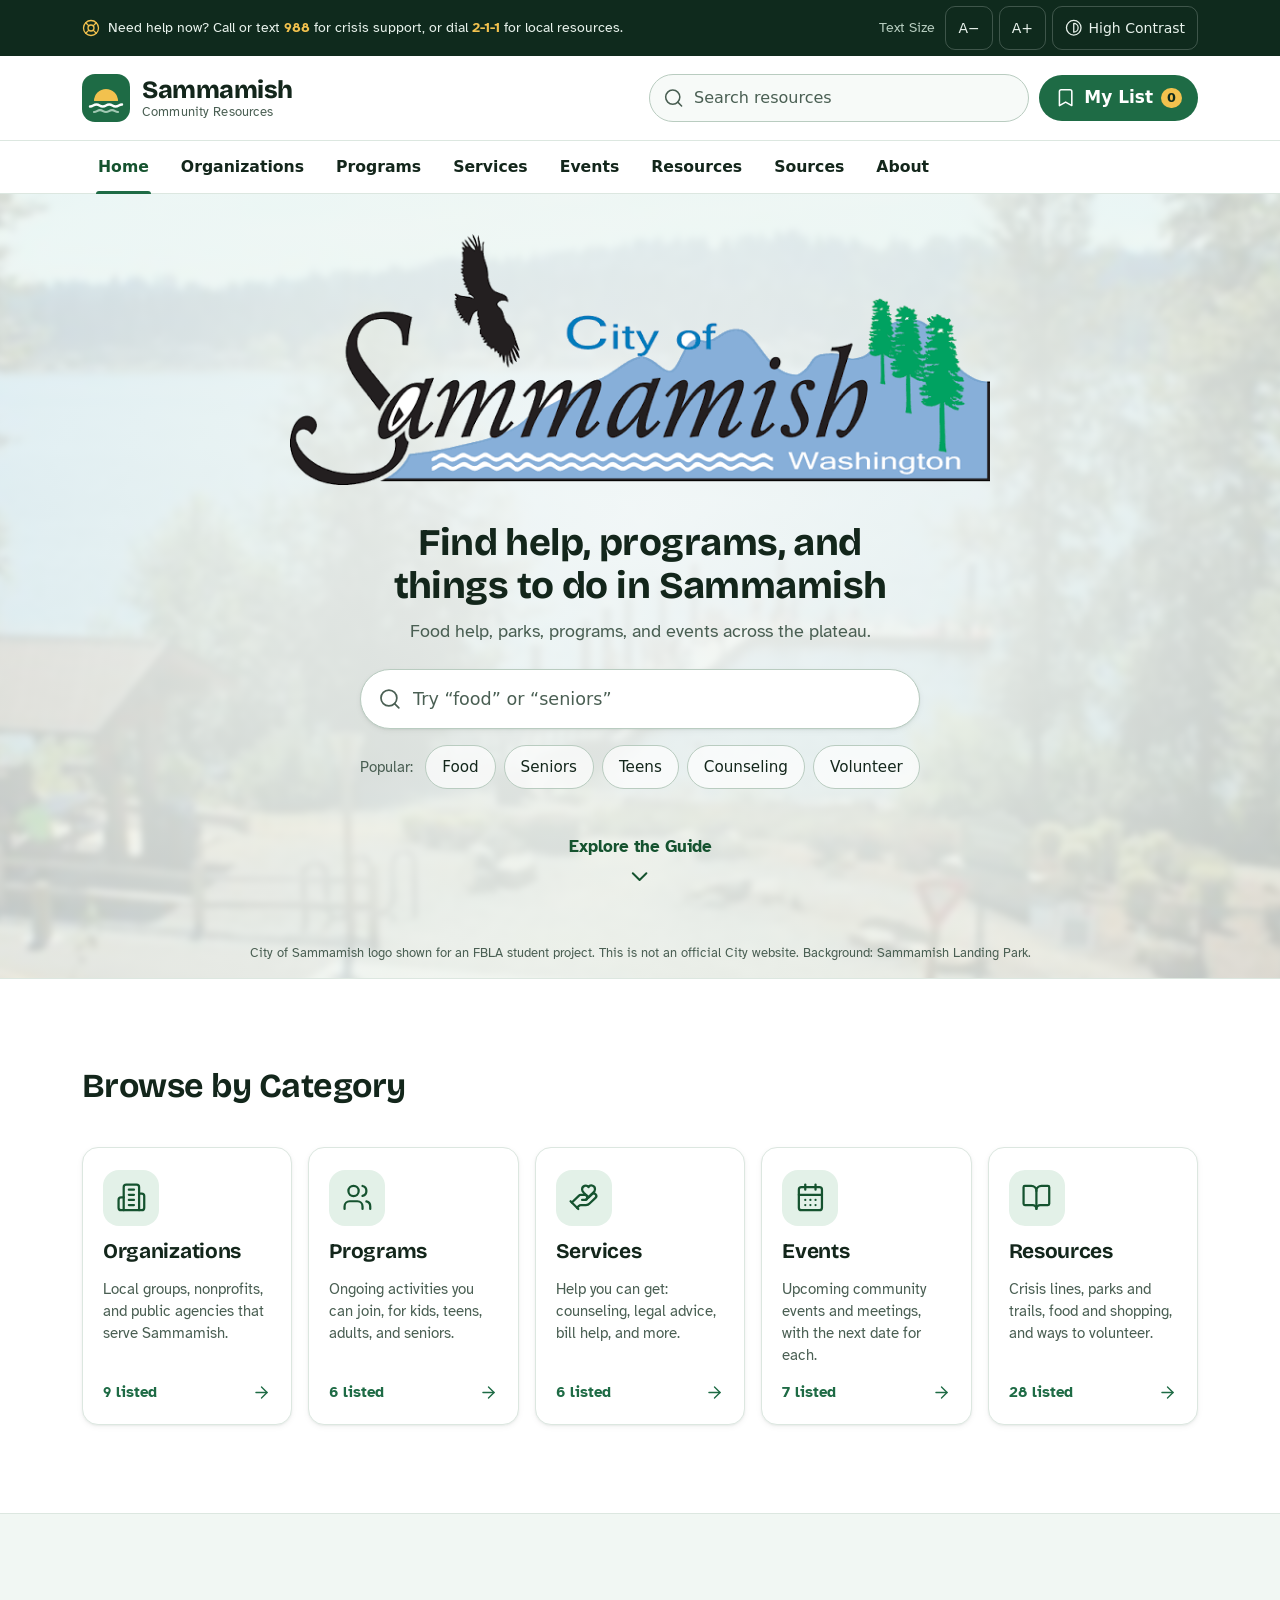
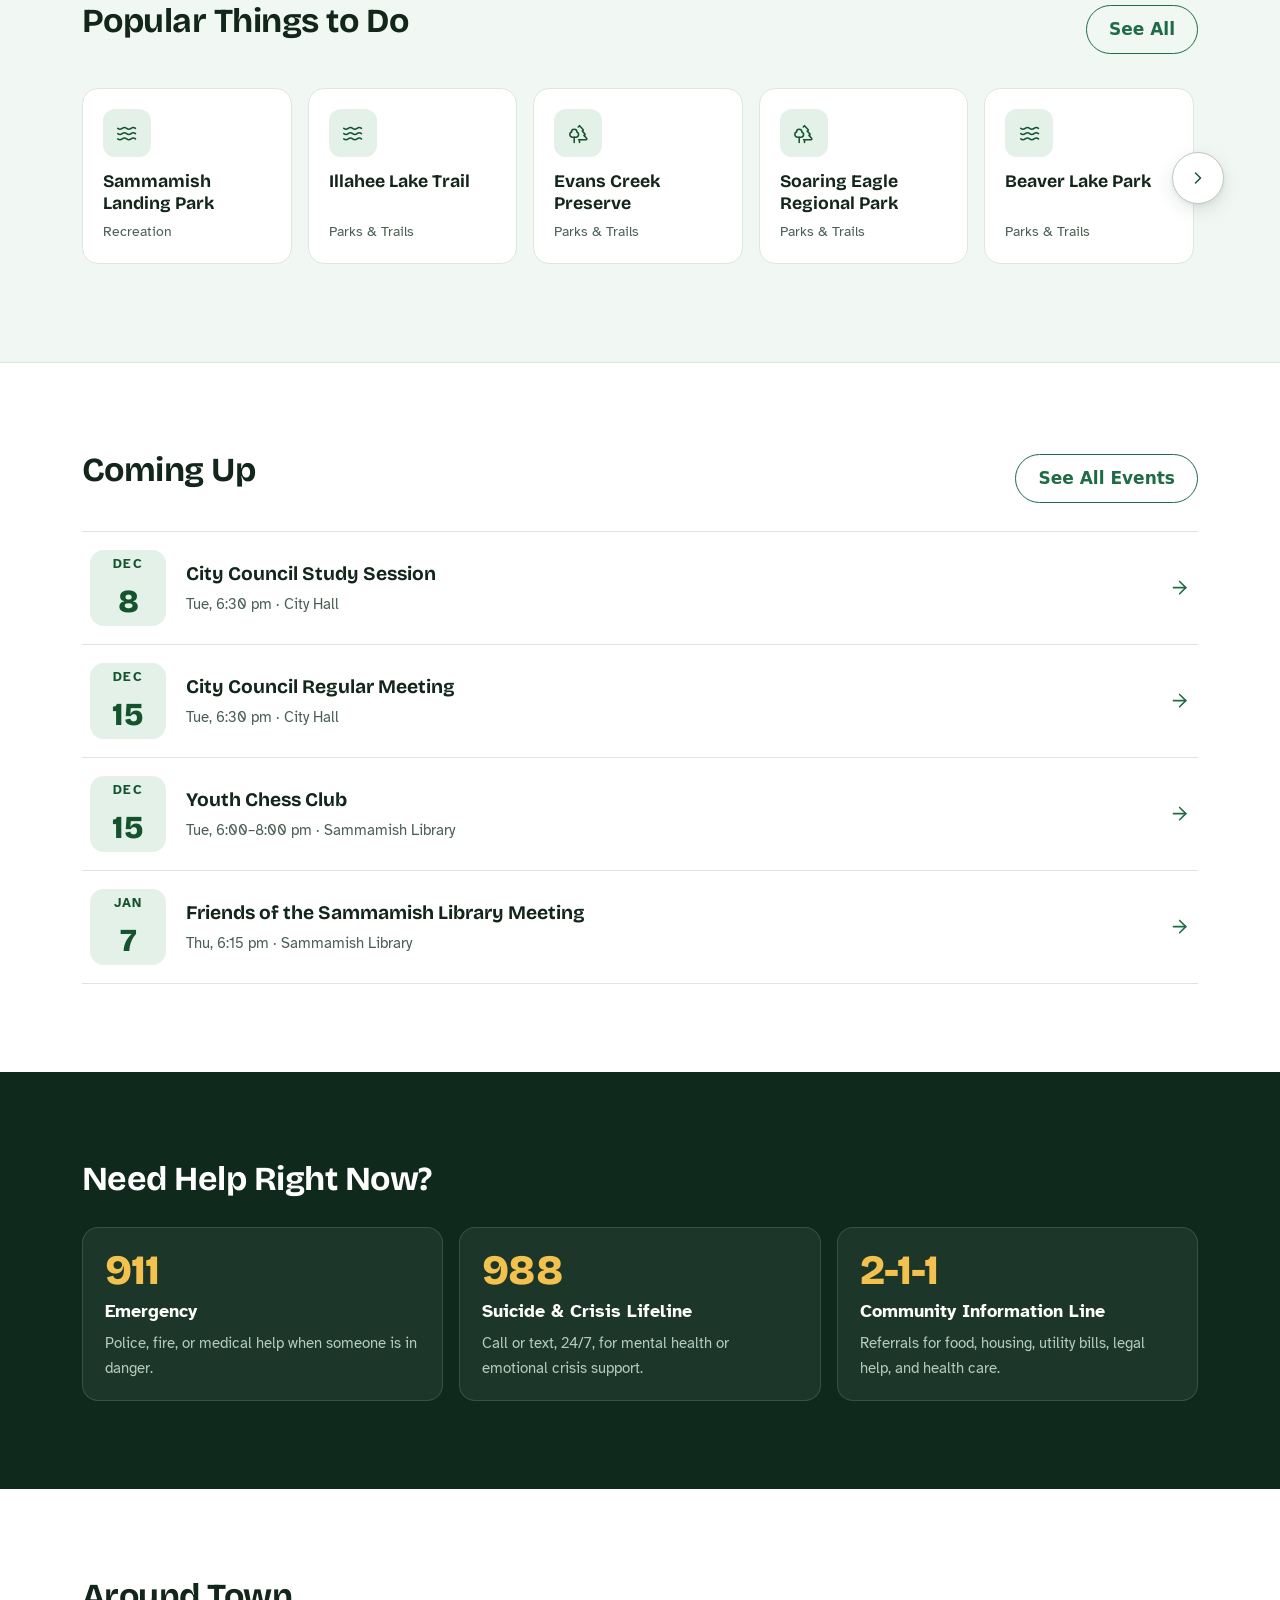
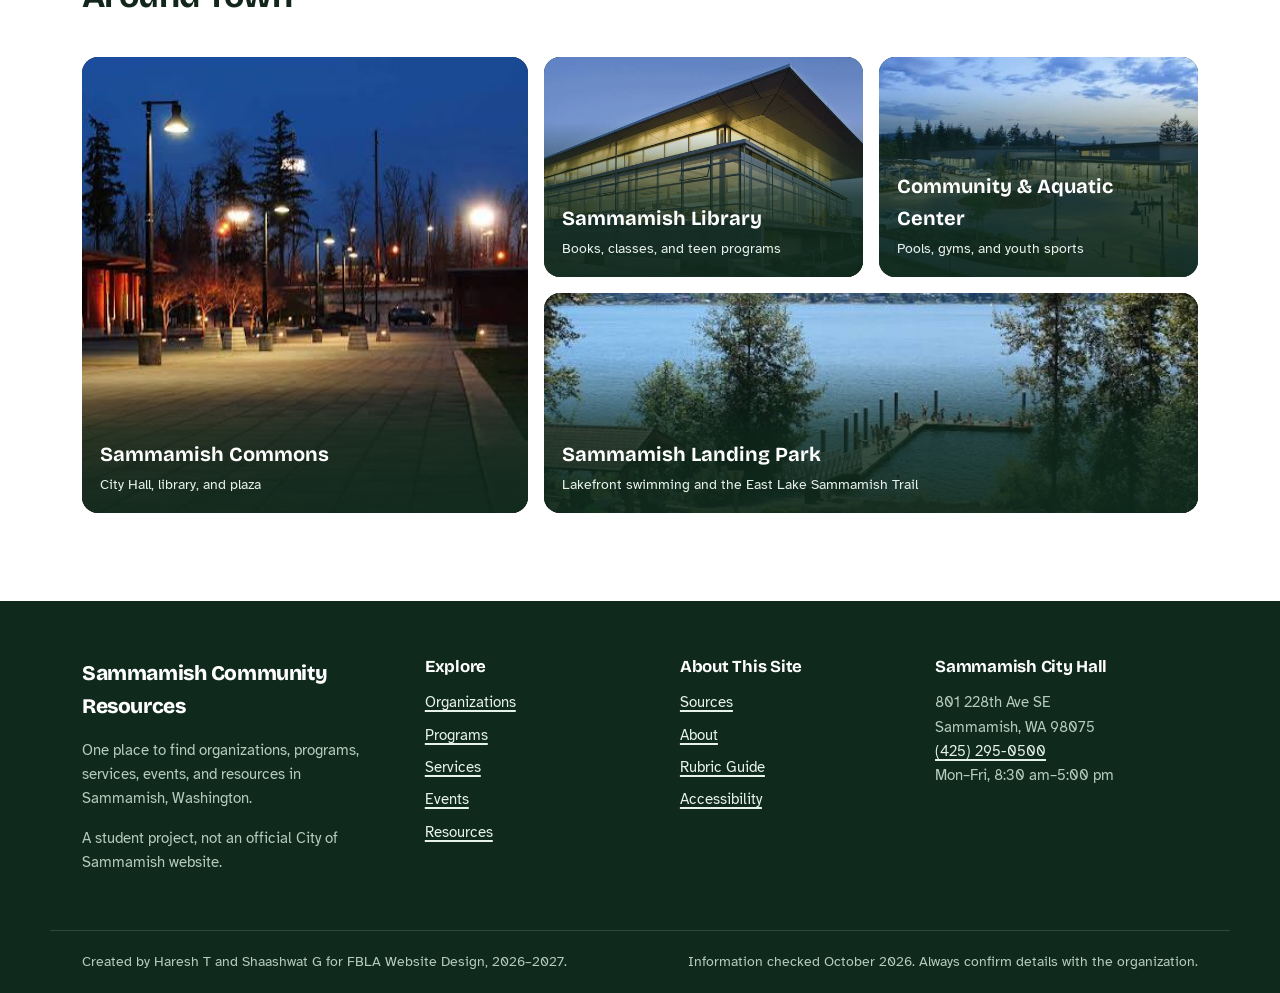
==== commit 45cf0828: "Apply Apple HIG review: light nav bar, dark mode, 44px controls - Accent green saved for actions; tr" ====
--- a/index.html
+++ b/index.html
@@ -30,7 +30,7 @@
           <button class="chip" type="button" data-popular="counseling">Counseling</button>
           <button class="chip" type="button" data-popular="volunteer">Volunteer</button>
         </div>
-        <a class="scroll-cue" href="#browse"><span>Explore the guide</span><span data-icon="chevron-down"></span></a>
+        <a class="scroll-cue" href="#browse"><span>Explore the Guide</span><span data-icon="chevron-down"></span></a>
       </div>
       <p class="banner-note">City of Sammamish logo shown for an FBLA student project. This is not an official City website. Background: Sammamish Landing Park.</p>
     </section>
@@ -39,7 +39,7 @@
       <div class="wrap">
         <div class="section-head">
           <div>
-            <h2 id="browse-title">Browse by category</h2>
+            <h2 id="browse-title">Browse by Category</h2>
           </div>
         </div>
         <ul class="quick-links" id="quick-links"></ul>
@@ -49,8 +49,8 @@
     <section class="section todo-section" aria-labelledby="todo-title">
       <div class="wrap">
         <div class="section-head">
-          <h2 id="todo-title">Popular things to do</h2>
-          <a class="btn btn-ghost" href="resources.html">See all</a>
+          <h2 id="todo-title">Popular Things to Do</h2>
+          <a class="btn btn-ghost" href="resources.html">See All</a>
         </div>
         <div class="carousel" role="region" aria-roledescription="carousel" aria-labelledby="todo-title">
           <button class="carousel-btn prev" type="button" data-dir="-1" aria-label="Show previous things to do" aria-controls="popular-todo"><span data-icon="chevron-left"></span></button>
@@ -64,9 +64,9 @@
       <div class="wrap">
         <div class="section-head">
           <div>
-            <h2 id="upcoming-title">Coming up</h2>
+            <h2 id="upcoming-title">Coming Up</h2>
           </div>
-          <a class="btn btn-ghost" href="events.html">See all events</a>
+          <a class="btn btn-ghost" href="events.html">See All Events</a>
         </div>
         <ul class="upcoming" id="upcoming"></ul>
       </div>
@@ -74,7 +74,7 @@
 
     <section class="section help-band" aria-labelledby="help-title">
       <div class="wrap">
-        <h2 id="help-title">Need help right now?</h2>
+        <h2 id="help-title">Need Help Right Now?</h2>
         <div class="help-grid">
           <a class="help-card" href="tel:911"><span class="help-number">911</span><strong>Emergency</strong><span>Police, fire, or medical help when someone is in danger.</span></a>
           <a class="help-card" href="tel:988"><span class="help-number">988</span><strong>Suicide &amp; Crisis Lifeline</strong><span>Call or text, 24/7, for mental health or emotional crisis support.</span></a>
@@ -87,7 +87,7 @@
       <div class="wrap">
         <div class="section-head">
           <div>
-            <h2 id="places-title">Around town</h2>
+            <h2 id="places-title">Around Town</h2>
           </div>
         </div>
         <ul class="places">
--- a/css/styles.css
+++ b/css/styles.css
@@ -50,6 +50,12 @@
   --lake: #1b5e8c;
   --lake-tint: #e2eef7;
   --focus: #0b3d24;
+  --brand-text: #1e6b45;
+  --brand-text-strong: #15532f;
+  --lake-text: #1b5e8c;
+  --material: rgb(255 255 255 / 0.82);
+  --font-ui: -apple-system, BlinkMacSystemFont, "SF Pro Text", "Segoe UI", system-ui, sans-serif;
+  color-scheme: light dark;
   --on-dark: #e8f2ec;
   --on-dark-soft: #b5cbbe;
 
@@ -67,10 +73,46 @@
   --ease-out: cubic-bezier(0.16, 1, 0.3, 1);
 }
 
+/* Dark appearance follows the device setting (no separate site switch) */
+@media (prefers-color-scheme: dark) {
+  :root:not([data-contrast="high"]) {
+    --paper: #0f1813;
+    --sand: #132019;
+    --sand-soft: #16241c;
+    --ink: #e4eee8;
+    --ink-soft: #a7bbb0;
+    --line: #23362b;
+    --line-strong: #355040;
+    --brand: #23784f;
+    --brand-deep: #1a6142;
+    --brand-tint: #183a29;
+    --brand-text: #7fd3a3;
+    --brand-text-strong: #a6e4c0;
+    --lake: #1f6aa0;
+    --lake-text: #8cc4ec;
+    --lake-tint: #14283a;
+    --forest: #08100c;
+    --amber-soft: #3a3115;
+    --focus: #a6e4c0;
+    --material: rgb(15 24 19 / 0.82);
+    --shadow-sm: 0 1px 2px rgb(0 0 0 / 0.4);
+    --shadow-md: 0 6px 18px rgb(0 0 0 / 0.45);
+    --shadow-lg: 0 18px 48px rgb(0 0 0 / 0.55);
+  }
+}
+
 /* High contrast mode (toggled by the Contrast button) */
 :root[data-contrast="high"] {
+  color-scheme: light;
+  --paper: #ffffff;
   --brand: #0f4a2c;
   --brand-deep: #0a3820;
+  --brand-tint: #e3f1e8;
+  --brand-text: #0f4a2c;
+  --brand-text-strong: #0a3820;
+  --lake-text: #0f4570;
+  --focus: #000000;
+  --material: #ffffff;
   --ink: #000000;
   --ink-soft: #13261b;
   --sand: #ffffff;
@@ -87,7 +129,7 @@
 /* ---------- Base ---------- */
 *, *::before, *::after { box-sizing: border-box; }
 [hidden] { display: none !important; }
-html { -webkit-text-size-adjust: 100%; scroll-padding-top: 24px; }
+html { -webkit-text-size-adjust: 100%; scroll-padding-top: 76px; }
 body {
   margin: 0;
   font-family: var(--font-body);
@@ -98,16 +140,16 @@
   text-rendering: optimizeLegibility;
 }
 img { max-width: 100%; height: auto; display: block; }
-a { color: var(--brand); text-underline-offset: 0.18em; text-decoration-thickness: 1.5px; }
-a:hover { color: var(--brand-deep); text-decoration-thickness: 2.5px; }
+a { color: var(--brand-text); text-underline-offset: 0.18em; text-decoration-thickness: 1.5px; }
+a:hover { color: var(--brand-text-strong); text-decoration-thickness: 2.5px; }
 ::selection { background: var(--amber); color: var(--forest); }
 :focus-visible {
   outline: 3px solid var(--focus);
   outline-offset: 2px;
-  box-shadow: 0 0 0 2px #fff;
+  box-shadow: 0 0 0 2px var(--paper);
   border-radius: 4px;
 }
-.topbar :focus-visible, .site-nav :focus-visible, .help-band :focus-visible, .site-footer :focus-visible, .btn-primary:focus-visible, .list-btn:focus-visible {
+.topbar :focus-visible, .help-band :focus-visible, .site-footer :focus-visible, .btn-primary:focus-visible, .list-btn:focus-visible {
   outline-color: var(--amber);
   box-shadow: none;
 }
@@ -154,9 +196,9 @@
 .tools-label { color: var(--on-dark-soft); margin-right: 4px; }
 .tool-btn {
   display: inline-flex; align-items: center; gap: 6px;
-  min-height: 36px; padding: 4px 12px; border-radius: 8px;
+  min-height: 44px; padding: 4px 12px; border-radius: 10px;
   border: 1px solid rgb(232 242 236 / 0.22); background: transparent; color: var(--on-dark);
-  font: inherit; font-size: 0.875rem; cursor: pointer;
+  font: inherit; font-family: var(--font-ui); font-size: 0.875rem; cursor: pointer;
 }
 .tool-btn:hover { background: rgb(232 242 236 / 0.1); border-color: rgb(232 242 236 / 0.45); }
 .tool-btn[aria-pressed="true"] { background: var(--amber); color: var(--forest); border-color: var(--amber); }
@@ -181,7 +223,7 @@
 .site-search .icon { position: absolute; left: 14px; top: 50%; translate: 0 -50%; color: var(--ink-soft); pointer-events: none; }
 .search-input {
   width: 100%; min-height: 46px; padding: 10px 14px 10px 44px;
-  font: inherit; font-size: 1rem; color: var(--ink);
+  font: inherit; font-family: var(--font-ui); font-size: 1rem; color: var(--ink);
   background: var(--sand-soft); border: 1.5px solid var(--line-strong); border-radius: 999px;
   transition: border-color 0.2s, background 0.2s, box-shadow 0.2s;
 }
@@ -208,10 +250,10 @@
 .list-btn {
   position: relative; display: inline-flex; align-items: center; gap: 8px;
   min-height: 46px; padding: 8px 16px; border-radius: 999px;
-  background: var(--brand); color: #fff; border: 0; font: inherit; font-weight: 700; cursor: pointer;
+  background: var(--brand); color: #fff; border: 0; font: inherit; font-family: var(--font-ui); font-weight: 700; cursor: pointer;
   transition: background 0.2s;
 }
-.list-btn:hover { background: var(--brand-deep); }
+.list-btn:hover { background: var(--brand-deep); color: #fff; }
 .list-count {
   min-width: 1.6em; height: 1.6em; padding: 0 6px; border-radius: 999px;
   display: inline-grid; place-items: center; font-size: 0.8rem;
@@ -220,23 +262,29 @@
 .list-count.bump { animation: bump 0.45s var(--ease-out); }
 @keyframes bump { 40% { transform: scale(1.35); } }
 
-/* Main navigation bar */
-.site-nav { background: var(--brand); }
+/* Main navigation bar: a light, translucent bar that stays at the top while scrolling */
+.site-nav {
+  position: sticky; top: 0; z-index: 40;
+  background: var(--material); border-block: 1px solid var(--line);
+  -webkit-backdrop-filter: saturate(1.6) blur(18px); backdrop-filter: saturate(1.6) blur(18px);
+}
+@supports not ((backdrop-filter: blur(1px)) or (-webkit-backdrop-filter: blur(1px))) { .site-nav { background: var(--paper); } }
+@media (prefers-reduced-transparency: reduce) { .site-nav { background: var(--paper); -webkit-backdrop-filter: none; backdrop-filter: none; } }
 .site-nav .wrap { display: flex; align-items: stretch; }
 .nav-list { display: flex; flex-wrap: wrap; margin: 0; padding: 0; list-style: none; }
 .nav-list a {
   position: relative; display: flex; align-items: center; gap: 8px;
-  min-height: 54px; padding: 0 18px;
-  color: #fff; font-weight: 700; text-decoration: none; letter-spacing: 0.005em;
+  min-height: 52px; padding: 0 16px;
+  font-family: var(--font-ui); font-size: 0.98rem; font-weight: 600;
+  color: var(--ink); text-decoration: none;
 }
 .nav-list a::after {
-  content: ""; position: absolute; left: 14px; right: 14px; bottom: 0; height: 4px;
-  border-radius: 4px 4px 0 0; background: var(--amber);
-  transform: scaleX(0); transition: transform 0.3s var(--ease-out);
-}
-.nav-list a:hover { background: var(--brand-deep); color: #fff; }
-.nav-list a:hover::after { transform: scaleX(0.5); }
-.nav-list a[aria-current="page"] { background: var(--brand-deep); }
+  content: ""; position: absolute; left: 14px; right: 14px; bottom: -1px; height: 3px;
+  border-radius: 3px 3px 0 0; background: var(--brand);
+  transform: scaleX(0); transition: transform 0.25s var(--ease-out);
+}
+.nav-list a:hover { color: var(--brand-text-strong); background: var(--sand); }
+.nav-list a[aria-current="page"] { color: var(--brand-text-strong); }
 .nav-list a[aria-current="page"]::after { transform: scaleX(1); }
 .nav-list a:focus-visible { outline-offset: -4px; }
 .nav-toggle { display: none; }
@@ -260,7 +308,7 @@
 .icon-badge {
   display: inline-grid; place-items: center; flex: none;
   width: 48px; height: 48px; border-radius: 14px;
-  background: var(--brand); color: #fff;
+  background: var(--brand-tint); color: var(--brand-text-strong);
 }
 .icon-badge .icon { width: 55%; height: 55%; }
 
@@ -271,13 +319,13 @@
 .filter-search .icon { position: absolute; left: 14px; top: 50%; translate: 0 -50%; color: var(--ink-soft); pointer-events: none; }
 .chips { display: flex; flex-wrap: wrap; gap: 8px; margin: 14px 0 0; padding: 0; list-style: none; }
 .chip {
-  min-height: 40px; padding: 6px 14px; border-radius: 999px;
+  min-height: 44px; padding: 6px 16px; border-radius: 999px;
   border: 1.5px solid var(--line-strong); background: var(--paper); color: var(--ink);
-  font: inherit; font-size: 0.95rem; cursor: pointer;
+  font: inherit; font-family: var(--font-ui); font-size: 0.95rem; cursor: pointer;
   transition: background 0.15s, border-color 0.15s, color 0.15s;
 }
-.chip:hover { border-color: var(--brand); color: var(--brand-deep); }
-.chip[aria-pressed="true"] { background: var(--forest); border-color: var(--forest); color: #fff; }
+.chip:hover { border-color: var(--brand); color: var(--brand-text-strong); }
+.chip[aria-pressed="true"] { background: var(--ink); border-color: var(--ink); color: var(--paper); }
 .result-count { color: var(--ink-soft); font-size: 0.95rem; margin: 18px 0 0; }
 
 /* ---------- Entry listing ---------- */
@@ -285,7 +333,7 @@
 .entry {
   display: grid; grid-template-columns: 160px minmax(0, 1fr) minmax(240px, 320px);
   gap: 20px 28px; padding: 26px 0; border-bottom: 1px solid var(--line);
-  scroll-margin-top: 24px;
+  scroll-margin-top: 76px;
 }
 .entry.no-photo { grid-template-columns: minmax(0, 1fr) minmax(240px, 320px); }
 .entry:first-child { border-top: 1px solid var(--line); }
@@ -297,15 +345,15 @@
   padding: 2px 10px; border-radius: 999px; font-size: 0.82rem; font-weight: 700;
   background: var(--sand); color: var(--ink-soft);
 }
-.tag-type { background: var(--brand-tint); color: var(--brand-deep); }
+.tag-type { background: var(--brand-tint); color: var(--brand-text-strong); }
 .entry-summary { margin: 0 0 10px; }
 .entry-source { font-size: 0.85rem; color: var(--ink-soft); margin: 0; }
 .entry-source a { color: var(--ink-soft); }
 .entry-details { list-style: none; margin: 0 0 14px; padding: 0; display: grid; gap: 8px; font-size: 0.97rem; }
 .entry-details li { display: flex; gap: 10px; align-items: flex-start; }
-.entry-details .icon { color: var(--brand); margin-top: 3px; width: 1.1em; height: 1.1em; }
+.entry-details .icon { color: var(--brand-text); margin-top: 3px; width: 1.1em; height: 1.1em; }
 .entry-details a { word-break: break-word; }
-.entry-next { color: var(--lake); font-weight: 700; }
+.entry-next { color: var(--lake-text); font-weight: 700; }
 
 .entry.is-target { animation: target-glow 2.4s var(--ease-out); }
 @keyframes target-glow {
@@ -314,8 +362,8 @@
 }
 
 .entry-link { color: var(--ink); text-decoration: none; }
-.entry-link:hover { color: var(--brand); text-decoration: underline; text-decoration-thickness: 2px; }
-.entry-link .ext { width: 0.7em; height: 0.7em; margin-left: 0.35em; vertical-align: 0.05em; color: var(--brand); }
+.entry-link:hover { color: var(--brand-text); text-decoration: underline; text-decoration-thickness: 2px; }
+.entry-link .ext { width: 0.7em; height: 0.7em; margin-left: 0.35em; vertical-align: 0.05em; color: var(--brand-text); }
 
 /* Home: popular things to do */
 .todo-section { background: var(--sand); border-block: 1px solid var(--line); }
@@ -334,7 +382,7 @@
 .carousel-btn {
   position: absolute; top: 50%; z-index: 2; translate: 0 -50%;
   display: grid; place-items: center; width: 52px; height: 52px; border-radius: 999px;
-  background: var(--paper); color: var(--brand-deep); border: 1px solid var(--line-strong);
+  background: var(--paper); color: var(--brand-text-strong); border: 1px solid var(--line-strong);
   box-shadow: var(--shadow-md); cursor: pointer;
   transition: opacity 0.25s, background 0.2s, color 0.2s, transform 0.3s var(--ease-out);
 }
@@ -349,8 +397,8 @@
   padding: 20px; border-radius: var(--radius-lg); background: var(--paper); border: 1px solid var(--line);
   color: var(--ink); text-decoration: none; transition: border-color 0.2s, box-shadow 0.3s var(--ease-out), transform 0.3s var(--ease-out);
 }
-.todo:hover { border-color: var(--brand); box-shadow: var(--shadow-sm); transform: translateY(-2px); color: var(--ink); }
-.todo-icon { display: inline-grid; place-items: center; flex: none; width: 48px; height: 48px; margin-bottom: 8px; border-radius: 12px; background: var(--brand-tint); color: var(--brand-deep); }
+.todo:hover { border-color: var(--brand); box-shadow: var(--shadow-sm); color: var(--ink); }
+.todo-icon { display: inline-grid; place-items: center; flex: none; width: 48px; height: 48px; margin-bottom: 8px; border-radius: 12px; background: var(--brand-tint); color: var(--brand-text-strong); }
 .todo strong { font-family: var(--font-display); font-size: 1.1rem; }
 .todo small { margin-top: auto; }
 .todo strong { display: block; line-height: 1.25; }
@@ -367,11 +415,11 @@
 /* Save button (My List) */
 .save-btn {
   display: inline-flex; align-items: center; gap: 8px;
-  min-height: 42px; padding: 8px 16px; border-radius: 999px;
-  border: 1.5px solid var(--brand); background: var(--paper); color: var(--brand);
-  font: inherit; font-weight: 700; cursor: pointer; transition: background 0.2s, color 0.2s, border-color 0.2s;
-}
-.save-btn:hover { background: var(--brand-tint); color: var(--brand-deep); }
+  min-height: 44px; padding: 8px 18px; border-radius: 999px;
+  border: 1.5px solid var(--brand); background: var(--paper); color: var(--brand-text);
+  font: inherit; font-family: var(--font-ui); font-weight: 700; cursor: pointer; transition: background 0.2s, color 0.2s, border-color 0.2s;
+}
+.save-btn:hover { background: var(--brand-tint); color: var(--brand-text-strong); }
 .save-btn[aria-pressed="true"] { background: var(--lake); border-color: var(--lake); color: #fff; }
 
 .empty-state {
@@ -385,17 +433,21 @@
 .group-title { display: flex; align-items: center; gap: 12px; margin-bottom: 4px; }
 .group-desc { color: var(--ink-soft); margin-bottom: 8px; }
 
+/* Press feedback for every button-like control */
+.btn:active, .save-btn:active, .chip:active, .list-btn:active, .tool-btn:active, .carousel-btn:active, .icon-btn:active { transform: scale(0.96); }
+.quick-link:active, .todo:active { transform: scale(0.98); }
+
 /* ---------- Buttons ---------- */
 .btn {
   display: inline-flex; align-items: center; justify-content: center; gap: 10px;
   min-height: 48px; padding: 10px 22px; border-radius: 999px;
-  font: inherit; font-weight: 700; text-decoration: none; cursor: pointer; border: 0;
+  font: inherit; font-family: var(--font-ui); font-weight: 700; text-decoration: none; cursor: pointer; border: 0;
   transition: background 0.2s, color 0.2s, transform 0.2s var(--ease-out);
 }
 .btn-primary { background: var(--brand); color: #fff; }
 .btn-primary:hover { background: var(--brand-deep); color: #fff; }
-.btn-ghost { background: transparent; color: var(--brand); border: 1.5px solid var(--brand); }
-.btn-ghost:hover { background: var(--brand-tint); color: var(--brand-deep); }
+.btn-ghost { background: transparent; color: var(--brand-text); border: 1.5px solid var(--brand); }
+.btn-ghost:hover { background: var(--brand-tint); color: var(--brand-text-strong); }
 
 /* ---------- Home: hero ---------- */
 .hero { background: var(--sand); overflow: hidden; }
@@ -405,7 +457,7 @@
   padding-block: clamp(28px, 3vw, 40px) clamp(56px, 7vw, 104px);
 }
 .hero h1 { font-size: clamp(2.1rem, 1.4rem + 2.3vw, 3.1rem); line-height: 1.05; letter-spacing: -0.03em; }
-.hero h1 em { font-style: normal; color: var(--brand); }
+.hero h1 em { font-style: normal; color: var(--brand-text); }
 .hero-lede { font-size: 1.15rem; color: var(--ink-soft); margin-bottom: 22px; }
 .hero-search { position: relative; max-width: 560px; }
 .hero-search .search-input { min-height: 60px; font-size: 1.1rem; padding-left: 52px; background: var(--paper); box-shadow: var(--shadow-sm); }
@@ -423,7 +475,7 @@
   position: relative; margin-top: 14px; font-size: 0.92rem; color: var(--ink-soft);
   display: flex; align-items: center; gap: 8px;
 }
-.hero-figure figcaption .icon { color: var(--brand); }
+.hero-figure figcaption .icon { color: var(--brand-text); }
 
 /* ---------- Home: full-screen banner ---------- */
 .banner {
@@ -442,6 +494,11 @@
 }
 .banner-inner { display: flex; flex-direction: column; align-items: center; padding-block: 40px 88px; }
 .banner-logo { width: min(700px, 88vw); height: auto; margin-bottom: clamp(20px, 3vw, 36px); }
+@media (prefers-color-scheme: dark) {
+  :root:not([data-contrast="high"]) .banner::before { background: radial-gradient(ellipse at 50% 42%, rgb(15 24 19 / 0.9) 0%, rgb(15 24 19 / 0.86) 55%, rgb(15 24 19 / 0.74) 100%); }
+  :root:not([data-contrast="high"]) .banner-logo { background: #f7faf8; padding: 14px 22px; border-radius: 20px; box-shadow: var(--shadow-md); }
+  :root:not([data-contrast="high"]) .banner .popular .chip { background: rgb(15 24 19 / 0.6); }
+}
 .banner h1 { font-size: clamp(1.6rem, 1.1rem + 1.7vw, 2.35rem); max-width: 24ch; margin-bottom: 10px; }
 .banner-lede { font-size: 1.1rem; color: var(--ink-soft); max-width: 56ch; margin: 0 auto 24px; }
 .banner .hero-search { width: min(580px, 100%); margin-inline: auto; text-align: left; }
@@ -449,10 +506,10 @@
 .banner .popular .chip { background: rgb(255 255 255 / 0.7); }
 .scroll-cue {
   margin-top: clamp(28px, 4vw, 44px); display: inline-flex; flex-direction: column; align-items: center; gap: 2px;
-  color: var(--brand-deep); font-weight: 700; text-decoration: none;
-}
-.scroll-cue:hover { color: var(--brand); }
-.scroll-cue .icon { width: 1.6em; height: 1.6em; animation: nudge 2.2s var(--ease-out) infinite; }
+  color: var(--brand-text-strong); font-weight: 700; text-decoration: none;
+}
+.scroll-cue:hover { color: var(--brand-text); }
+.scroll-cue .icon { width: 1.6em; height: 1.6em; animation: nudge 1.4s var(--ease-out) 1s 3; }
 @keyframes nudge { 0%, 100% { transform: translateY(0); } 50% { transform: translateY(6px); } }
 .banner-note { position: absolute; left: 0; right: 0; bottom: 14px; margin: 0 auto; padding-inline: var(--gutter); max-width: none; font-size: 0.82rem; color: var(--ink-soft); }
 html { scroll-behavior: smooth; }
@@ -470,11 +527,11 @@
   color: var(--ink); text-decoration: none;
   transition: transform 0.35s var(--ease-out), box-shadow 0.35s var(--ease-out), border-color 0.2s;
 }
-.quick-link:hover { transform: translateY(-4px); box-shadow: var(--shadow-md); border-color: var(--brand); color: var(--ink); }
+.quick-link:hover { box-shadow: var(--shadow-md); border-color: var(--brand); color: var(--ink); }
 .quick-link .icon-badge { width: 56px; height: 56px; border-radius: 16px; }
 .quick-link h3 { margin: 0; font-size: 1.3rem; }
 .quick-link p { margin: 0; color: var(--ink-soft); font-size: 0.95rem; line-height: 1.45; }
-.quick-link .count { margin-top: auto; display: flex; align-items: center; justify-content: space-between; font-weight: 700; color: var(--brand); font-size: 0.95rem; }
+.quick-link .count { margin-top: auto; display: flex; align-items: center; justify-content: space-between; font-weight: 700; color: var(--brand-text); font-size: 0.95rem; }
 .quick-link .count .icon { transition: transform 0.35s var(--ease-out); }
 .quick-link:hover .count .icon { transform: translateX(4px); }
 
@@ -490,14 +547,14 @@
 .upcoming a:hover { background: var(--sand-soft); color: var(--ink); }
 .date-block {
   display: grid; place-items: center; width: 76px; height: 76px; border-radius: 14px;
-  background: var(--brand-tint); color: var(--brand-deep); line-height: 1;
+  background: var(--brand-tint); color: var(--brand-text-strong); line-height: 1;
 }
 .date-block .m { font-size: 0.8rem; font-weight: 700; text-transform: uppercase; letter-spacing: 0.08em; }
 .date-block .d { font-family: var(--font-display); font-size: 2rem; font-weight: 800; }
 .date-block.tba .d { font-size: 1.05rem; }
 .upcoming strong { display: block; font-family: var(--font-display); font-size: 1.2rem; }
 .upcoming small { color: var(--ink-soft); font-size: 0.95rem; }
-.upcoming .icon { color: var(--brand); }
+.upcoming .icon { color: var(--brand-text); }
 
 /* ---------- Home: get help now band ---------- */
 .help-band { background: var(--forest); color: var(--on-dark); }
@@ -534,12 +591,12 @@
 
 /* ---------- Prose pages (About, Sources) ---------- */
 .prose-layout { display: grid; grid-template-columns: 240px minmax(0, 1fr); gap: 56px; padding-block: 48px 72px; }
-.toc { position: sticky; top: 24px; align-self: start; }
+.toc { position: sticky; top: 76px; align-self: start; }
 .toc h2 { font-size: 0.95rem; text-transform: uppercase; letter-spacing: 0.08em; color: var(--ink-soft); }
 .toc ol { list-style: none; margin: 0; padding: 0; display: grid; gap: 2px; }
 .toc a { display: block; padding: 6px 10px; border-radius: 8px; color: var(--ink); text-decoration: none; font-size: 0.95rem; line-height: 1.35; }
 .toc a:hover { background: var(--sand); }
-.prose section { padding-bottom: 40px; margin-bottom: 40px; border-bottom: 1px solid var(--line); scroll-margin-top: 24px; }
+.prose section { padding-bottom: 40px; margin-bottom: 40px; border-bottom: 1px solid var(--line); scroll-margin-top: 76px; }
 .prose section:last-child { border-bottom: 0; }
 .prose h2 { margin-bottom: 0.6em; }
 .prose h3 { margin-top: 1.6em; }
@@ -567,7 +624,7 @@
   display: flex; gap: 12px; padding: 16px 18px; border-radius: var(--radius);
   background: var(--amber-soft); color: var(--ink); max-width: 70ch;
 }
-.note .icon { color: var(--brand-deep); margin-top: 3px; }
+.note .icon { color: var(--brand-text-strong); margin-top: 3px; }
 .note p { margin: 0; }
 
 .source-list, .prose .source-list { list-style: none; padding: 0; margin: 0; display: grid; gap: 0; max-width: none; }
@@ -659,12 +716,12 @@
   .site-nav .wrap { flex-direction: column; padding-inline: 0; }
   .nav-toggle {
     display: flex; align-items: center; justify-content: space-between; gap: 10px;
-    min-height: 52px; padding: 0 var(--gutter); background: var(--brand); color: #fff;
-    border: 0; font: inherit; font-weight: 700; cursor: pointer; width: 100%;
+    min-height: 52px; padding: 0 var(--gutter); background: transparent; color: var(--ink);
+    border: 0; font: inherit; font-family: var(--font-ui); font-weight: 700; cursor: pointer; width: 100%;
   }
   .nav-toggle .icon { transition: transform 0.3s var(--ease-out); }
   .nav-toggle[aria-expanded="true"] .icon { transform: rotate(180deg); }
-  .nav-list { display: none; flex-direction: column; border-top: 1px solid rgb(255 255 255 / 0.18); }
+  .nav-list { display: none; flex-direction: column; border-top: 1px solid var(--line); }
   .nav-list.open { display: flex; }
   .nav-list a { padding: 0 var(--gutter); min-height: 50px; }
   .nav-list a::after { left: 0; right: auto; top: 10px; bottom: 10px; width: 4px; height: auto; border-radius: 0 4px 4px 0; transform: scaleY(0); }
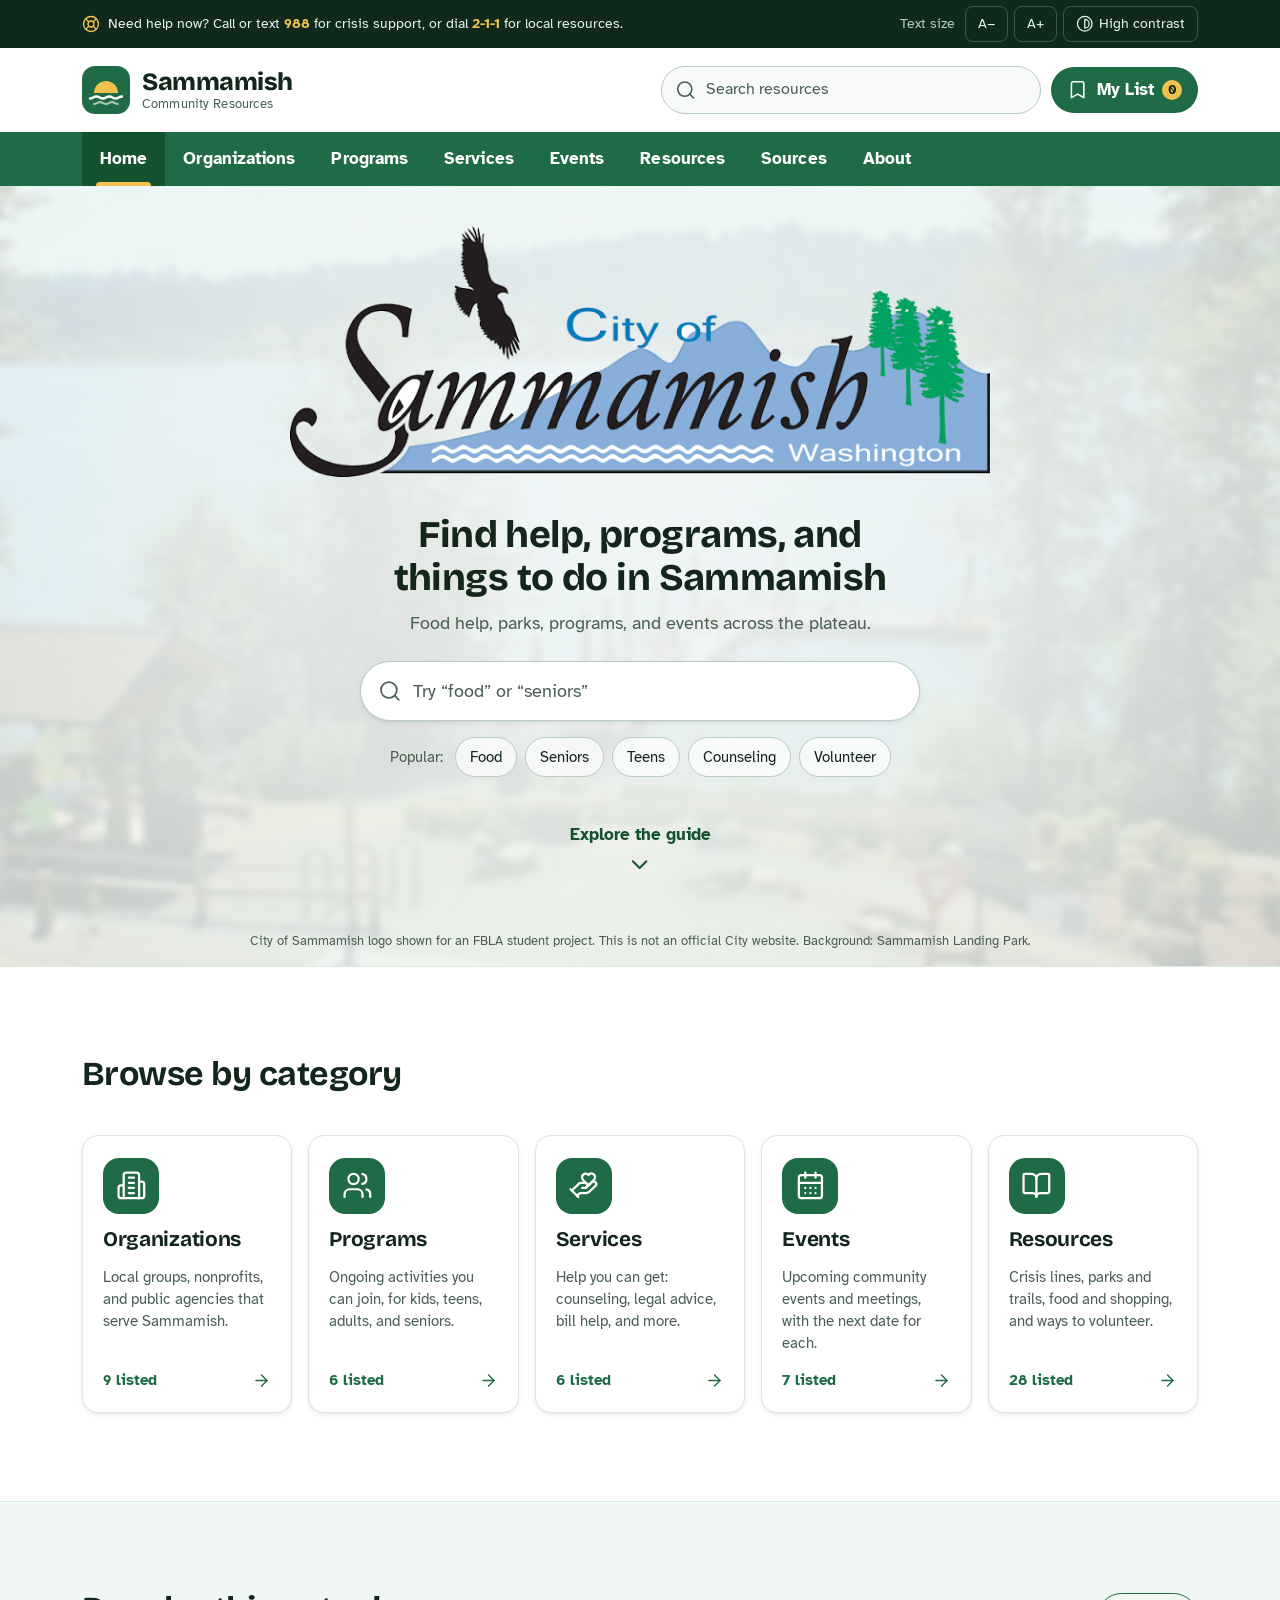
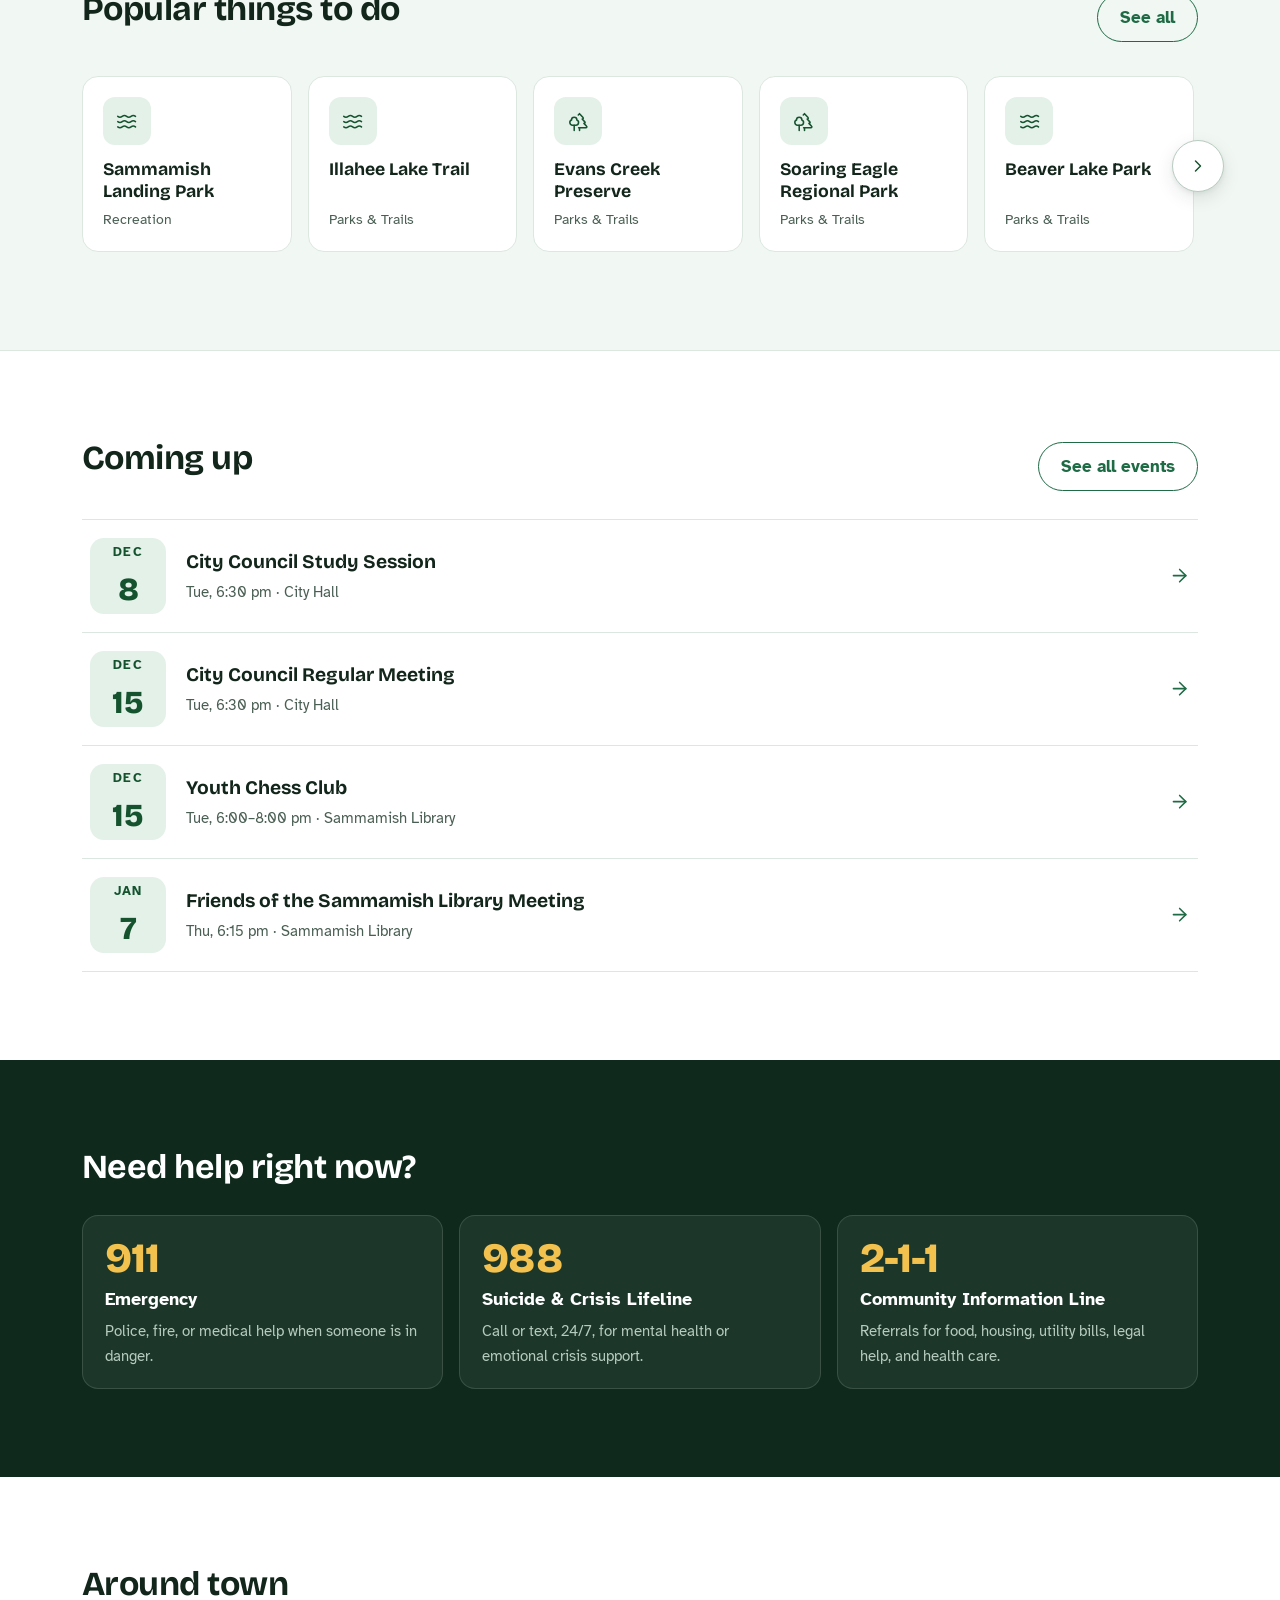
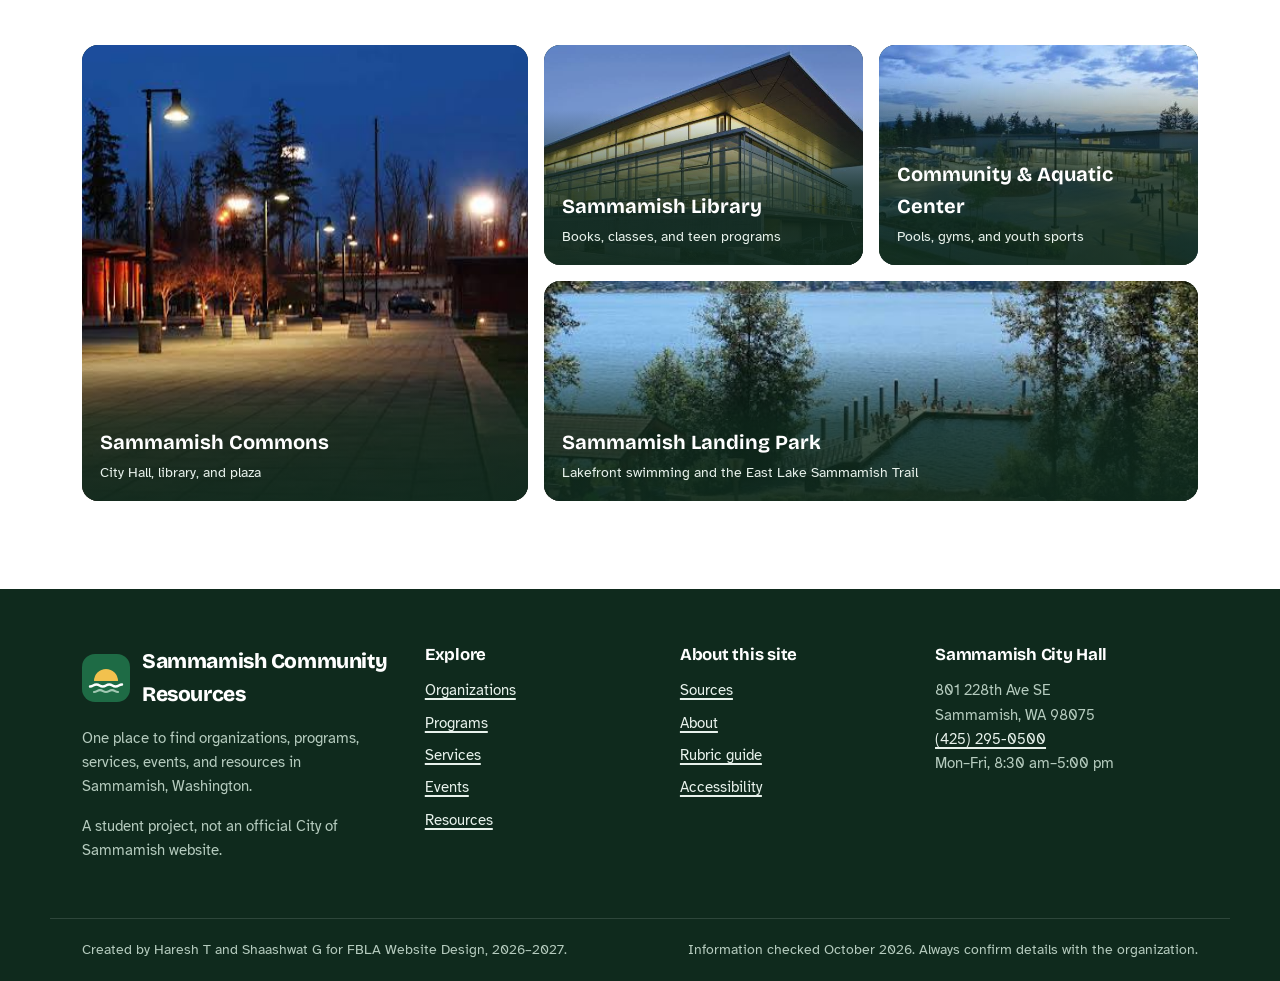
==== commit cb586934: "Revert Apple HIG review changes Back to the green theme with logo banner and carousel, per request. " ====
--- a/index.html
+++ b/index.html
@@ -30,7 +30,7 @@
           <button class="chip" type="button" data-popular="counseling">Counseling</button>
           <button class="chip" type="button" data-popular="volunteer">Volunteer</button>
         </div>
-        <a class="scroll-cue" href="#browse"><span>Explore the Guide</span><span data-icon="chevron-down"></span></a>
+        <a class="scroll-cue" href="#browse"><span>Explore the guide</span><span data-icon="chevron-down"></span></a>
       </div>
       <p class="banner-note">City of Sammamish logo shown for an FBLA student project. This is not an official City website. Background: Sammamish Landing Park.</p>
     </section>
@@ -39,7 +39,7 @@
       <div class="wrap">
         <div class="section-head">
           <div>
-            <h2 id="browse-title">Browse by Category</h2>
+            <h2 id="browse-title">Browse by category</h2>
           </div>
         </div>
         <ul class="quick-links" id="quick-links"></ul>
@@ -49,8 +49,8 @@
     <section class="section todo-section" aria-labelledby="todo-title">
       <div class="wrap">
         <div class="section-head">
-          <h2 id="todo-title">Popular Things to Do</h2>
-          <a class="btn btn-ghost" href="resources.html">See All</a>
+          <h2 id="todo-title">Popular things to do</h2>
+          <a class="btn btn-ghost" href="resources.html">See all</a>
         </div>
         <div class="carousel" role="region" aria-roledescription="carousel" aria-labelledby="todo-title">
           <button class="carousel-btn prev" type="button" data-dir="-1" aria-label="Show previous things to do" aria-controls="popular-todo"><span data-icon="chevron-left"></span></button>
@@ -64,9 +64,9 @@
       <div class="wrap">
         <div class="section-head">
           <div>
-            <h2 id="upcoming-title">Coming Up</h2>
+            <h2 id="upcoming-title">Coming up</h2>
           </div>
-          <a class="btn btn-ghost" href="events.html">See All Events</a>
+          <a class="btn btn-ghost" href="events.html">See all events</a>
         </div>
         <ul class="upcoming" id="upcoming"></ul>
       </div>
@@ -74,7 +74,7 @@
 
     <section class="section help-band" aria-labelledby="help-title">
       <div class="wrap">
-        <h2 id="help-title">Need Help Right Now?</h2>
+        <h2 id="help-title">Need help right now?</h2>
         <div class="help-grid">
           <a class="help-card" href="tel:911"><span class="help-number">911</span><strong>Emergency</strong><span>Police, fire, or medical help when someone is in danger.</span></a>
           <a class="help-card" href="tel:988"><span class="help-number">988</span><strong>Suicide &amp; Crisis Lifeline</strong><span>Call or text, 24/7, for mental health or emotional crisis support.</span></a>
@@ -87,7 +87,7 @@
       <div class="wrap">
         <div class="section-head">
           <div>
-            <h2 id="places-title">Around Town</h2>
+            <h2 id="places-title">Around town</h2>
           </div>
         </div>
         <ul class="places">
--- a/css/styles.css
+++ b/css/styles.css
@@ -50,12 +50,6 @@
   --lake: #1b5e8c;
   --lake-tint: #e2eef7;
   --focus: #0b3d24;
-  --brand-text: #1e6b45;
-  --brand-text-strong: #15532f;
-  --lake-text: #1b5e8c;
-  --material: rgb(255 255 255 / 0.82);
-  --font-ui: -apple-system, BlinkMacSystemFont, "SF Pro Text", "Segoe UI", system-ui, sans-serif;
-  color-scheme: light dark;
   --on-dark: #e8f2ec;
   --on-dark-soft: #b5cbbe;
 
@@ -73,46 +67,10 @@
   --ease-out: cubic-bezier(0.16, 1, 0.3, 1);
 }
 
-/* Dark appearance follows the device setting (no separate site switch) */
-@media (prefers-color-scheme: dark) {
-  :root:not([data-contrast="high"]) {
-    --paper: #0f1813;
-    --sand: #132019;
-    --sand-soft: #16241c;
-    --ink: #e4eee8;
-    --ink-soft: #a7bbb0;
-    --line: #23362b;
-    --line-strong: #355040;
-    --brand: #23784f;
-    --brand-deep: #1a6142;
-    --brand-tint: #183a29;
-    --brand-text: #7fd3a3;
-    --brand-text-strong: #a6e4c0;
-    --lake: #1f6aa0;
-    --lake-text: #8cc4ec;
-    --lake-tint: #14283a;
-    --forest: #08100c;
-    --amber-soft: #3a3115;
-    --focus: #a6e4c0;
-    --material: rgb(15 24 19 / 0.82);
-    --shadow-sm: 0 1px 2px rgb(0 0 0 / 0.4);
-    --shadow-md: 0 6px 18px rgb(0 0 0 / 0.45);
-    --shadow-lg: 0 18px 48px rgb(0 0 0 / 0.55);
-  }
-}
-
 /* High contrast mode (toggled by the Contrast button) */
 :root[data-contrast="high"] {
-  color-scheme: light;
-  --paper: #ffffff;
   --brand: #0f4a2c;
   --brand-deep: #0a3820;
-  --brand-tint: #e3f1e8;
-  --brand-text: #0f4a2c;
-  --brand-text-strong: #0a3820;
-  --lake-text: #0f4570;
-  --focus: #000000;
-  --material: #ffffff;
   --ink: #000000;
   --ink-soft: #13261b;
   --sand: #ffffff;
@@ -129,7 +87,7 @@
 /* ---------- Base ---------- */
 *, *::before, *::after { box-sizing: border-box; }
 [hidden] { display: none !important; }
-html { -webkit-text-size-adjust: 100%; scroll-padding-top: 76px; }
+html { -webkit-text-size-adjust: 100%; scroll-padding-top: 24px; }
 body {
   margin: 0;
   font-family: var(--font-body);
@@ -140,16 +98,16 @@
   text-rendering: optimizeLegibility;
 }
 img { max-width: 100%; height: auto; display: block; }
-a { color: var(--brand-text); text-underline-offset: 0.18em; text-decoration-thickness: 1.5px; }
-a:hover { color: var(--brand-text-strong); text-decoration-thickness: 2.5px; }
+a { color: var(--brand); text-underline-offset: 0.18em; text-decoration-thickness: 1.5px; }
+a:hover { color: var(--brand-deep); text-decoration-thickness: 2.5px; }
 ::selection { background: var(--amber); color: var(--forest); }
 :focus-visible {
   outline: 3px solid var(--focus);
   outline-offset: 2px;
-  box-shadow: 0 0 0 2px var(--paper);
+  box-shadow: 0 0 0 2px #fff;
   border-radius: 4px;
 }
-.topbar :focus-visible, .help-band :focus-visible, .site-footer :focus-visible, .btn-primary:focus-visible, .list-btn:focus-visible {
+.topbar :focus-visible, .site-nav :focus-visible, .help-band :focus-visible, .site-footer :focus-visible, .btn-primary:focus-visible, .list-btn:focus-visible {
   outline-color: var(--amber);
   box-shadow: none;
 }
@@ -196,9 +154,9 @@
 .tools-label { color: var(--on-dark-soft); margin-right: 4px; }
 .tool-btn {
   display: inline-flex; align-items: center; gap: 6px;
-  min-height: 44px; padding: 4px 12px; border-radius: 10px;
+  min-height: 36px; padding: 4px 12px; border-radius: 8px;
   border: 1px solid rgb(232 242 236 / 0.22); background: transparent; color: var(--on-dark);
-  font: inherit; font-family: var(--font-ui); font-size: 0.875rem; cursor: pointer;
+  font: inherit; font-size: 0.875rem; cursor: pointer;
 }
 .tool-btn:hover { background: rgb(232 242 236 / 0.1); border-color: rgb(232 242 236 / 0.45); }
 .tool-btn[aria-pressed="true"] { background: var(--amber); color: var(--forest); border-color: var(--amber); }
@@ -223,7 +181,7 @@
 .site-search .icon { position: absolute; left: 14px; top: 50%; translate: 0 -50%; color: var(--ink-soft); pointer-events: none; }
 .search-input {
   width: 100%; min-height: 46px; padding: 10px 14px 10px 44px;
-  font: inherit; font-family: var(--font-ui); font-size: 1rem; color: var(--ink);
+  font: inherit; font-size: 1rem; color: var(--ink);
   background: var(--sand-soft); border: 1.5px solid var(--line-strong); border-radius: 999px;
   transition: border-color 0.2s, background 0.2s, box-shadow 0.2s;
 }
@@ -250,10 +208,10 @@
 .list-btn {
   position: relative; display: inline-flex; align-items: center; gap: 8px;
   min-height: 46px; padding: 8px 16px; border-radius: 999px;
-  background: var(--brand); color: #fff; border: 0; font: inherit; font-family: var(--font-ui); font-weight: 700; cursor: pointer;
+  background: var(--brand); color: #fff; border: 0; font: inherit; font-weight: 700; cursor: pointer;
   transition: background 0.2s;
 }
-.list-btn:hover { background: var(--brand-deep); color: #fff; }
+.list-btn:hover { background: var(--brand-deep); }
 .list-count {
   min-width: 1.6em; height: 1.6em; padding: 0 6px; border-radius: 999px;
   display: inline-grid; place-items: center; font-size: 0.8rem;
@@ -262,29 +220,23 @@
 .list-count.bump { animation: bump 0.45s var(--ease-out); }
 @keyframes bump { 40% { transform: scale(1.35); } }
 
-/* Main navigation bar: a light, translucent bar that stays at the top while scrolling */
-.site-nav {
-  position: sticky; top: 0; z-index: 40;
-  background: var(--material); border-block: 1px solid var(--line);
-  -webkit-backdrop-filter: saturate(1.6) blur(18px); backdrop-filter: saturate(1.6) blur(18px);
-}
-@supports not ((backdrop-filter: blur(1px)) or (-webkit-backdrop-filter: blur(1px))) { .site-nav { background: var(--paper); } }
-@media (prefers-reduced-transparency: reduce) { .site-nav { background: var(--paper); -webkit-backdrop-filter: none; backdrop-filter: none; } }
+/* Main navigation bar */
+.site-nav { background: var(--brand); }
 .site-nav .wrap { display: flex; align-items: stretch; }
 .nav-list { display: flex; flex-wrap: wrap; margin: 0; padding: 0; list-style: none; }
 .nav-list a {
   position: relative; display: flex; align-items: center; gap: 8px;
-  min-height: 52px; padding: 0 16px;
-  font-family: var(--font-ui); font-size: 0.98rem; font-weight: 600;
-  color: var(--ink); text-decoration: none;
+  min-height: 54px; padding: 0 18px;
+  color: #fff; font-weight: 700; text-decoration: none; letter-spacing: 0.005em;
 }
 .nav-list a::after {
-  content: ""; position: absolute; left: 14px; right: 14px; bottom: -1px; height: 3px;
-  border-radius: 3px 3px 0 0; background: var(--brand);
-  transform: scaleX(0); transition: transform 0.25s var(--ease-out);
-}
-.nav-list a:hover { color: var(--brand-text-strong); background: var(--sand); }
-.nav-list a[aria-current="page"] { color: var(--brand-text-strong); }
+  content: ""; position: absolute; left: 14px; right: 14px; bottom: 0; height: 4px;
+  border-radius: 4px 4px 0 0; background: var(--amber);
+  transform: scaleX(0); transition: transform 0.3s var(--ease-out);
+}
+.nav-list a:hover { background: var(--brand-deep); color: #fff; }
+.nav-list a:hover::after { transform: scaleX(0.5); }
+.nav-list a[aria-current="page"] { background: var(--brand-deep); }
 .nav-list a[aria-current="page"]::after { transform: scaleX(1); }
 .nav-list a:focus-visible { outline-offset: -4px; }
 .nav-toggle { display: none; }
@@ -308,7 +260,7 @@
 .icon-badge {
   display: inline-grid; place-items: center; flex: none;
   width: 48px; height: 48px; border-radius: 14px;
-  background: var(--brand-tint); color: var(--brand-text-strong);
+  background: var(--brand); color: #fff;
 }
 .icon-badge .icon { width: 55%; height: 55%; }
 
@@ -319,13 +271,13 @@
 .filter-search .icon { position: absolute; left: 14px; top: 50%; translate: 0 -50%; color: var(--ink-soft); pointer-events: none; }
 .chips { display: flex; flex-wrap: wrap; gap: 8px; margin: 14px 0 0; padding: 0; list-style: none; }
 .chip {
-  min-height: 44px; padding: 6px 16px; border-radius: 999px;
+  min-height: 40px; padding: 6px 14px; border-radius: 999px;
   border: 1.5px solid var(--line-strong); background: var(--paper); color: var(--ink);
-  font: inherit; font-family: var(--font-ui); font-size: 0.95rem; cursor: pointer;
+  font: inherit; font-size: 0.95rem; cursor: pointer;
   transition: background 0.15s, border-color 0.15s, color 0.15s;
 }
-.chip:hover { border-color: var(--brand); color: var(--brand-text-strong); }
-.chip[aria-pressed="true"] { background: var(--ink); border-color: var(--ink); color: var(--paper); }
+.chip:hover { border-color: var(--brand); color: var(--brand-deep); }
+.chip[aria-pressed="true"] { background: var(--forest); border-color: var(--forest); color: #fff; }
 .result-count { color: var(--ink-soft); font-size: 0.95rem; margin: 18px 0 0; }
 
 /* ---------- Entry listing ---------- */
@@ -333,7 +285,7 @@
 .entry {
   display: grid; grid-template-columns: 160px minmax(0, 1fr) minmax(240px, 320px);
   gap: 20px 28px; padding: 26px 0; border-bottom: 1px solid var(--line);
-  scroll-margin-top: 76px;
+  scroll-margin-top: 24px;
 }
 .entry.no-photo { grid-template-columns: minmax(0, 1fr) minmax(240px, 320px); }
 .entry:first-child { border-top: 1px solid var(--line); }
@@ -345,15 +297,15 @@
   padding: 2px 10px; border-radius: 999px; font-size: 0.82rem; font-weight: 700;
   background: var(--sand); color: var(--ink-soft);
 }
-.tag-type { background: var(--brand-tint); color: var(--brand-text-strong); }
+.tag-type { background: var(--brand-tint); color: var(--brand-deep); }
 .entry-summary { margin: 0 0 10px; }
 .entry-source { font-size: 0.85rem; color: var(--ink-soft); margin: 0; }
 .entry-source a { color: var(--ink-soft); }
 .entry-details { list-style: none; margin: 0 0 14px; padding: 0; display: grid; gap: 8px; font-size: 0.97rem; }
 .entry-details li { display: flex; gap: 10px; align-items: flex-start; }
-.entry-details .icon { color: var(--brand-text); margin-top: 3px; width: 1.1em; height: 1.1em; }
+.entry-details .icon { color: var(--brand); margin-top: 3px; width: 1.1em; height: 1.1em; }
 .entry-details a { word-break: break-word; }
-.entry-next { color: var(--lake-text); font-weight: 700; }
+.entry-next { color: var(--lake); font-weight: 700; }
 
 .entry.is-target { animation: target-glow 2.4s var(--ease-out); }
 @keyframes target-glow {
@@ -362,8 +314,8 @@
 }
 
 .entry-link { color: var(--ink); text-decoration: none; }
-.entry-link:hover { color: var(--brand-text); text-decoration: underline; text-decoration-thickness: 2px; }
-.entry-link .ext { width: 0.7em; height: 0.7em; margin-left: 0.35em; vertical-align: 0.05em; color: var(--brand-text); }
+.entry-link:hover { color: var(--brand); text-decoration: underline; text-decoration-thickness: 2px; }
+.entry-link .ext { width: 0.7em; height: 0.7em; margin-left: 0.35em; vertical-align: 0.05em; color: var(--brand); }
 
 /* Home: popular things to do */
 .todo-section { background: var(--sand); border-block: 1px solid var(--line); }
@@ -382,7 +334,7 @@
 .carousel-btn {
   position: absolute; top: 50%; z-index: 2; translate: 0 -50%;
   display: grid; place-items: center; width: 52px; height: 52px; border-radius: 999px;
-  background: var(--paper); color: var(--brand-text-strong); border: 1px solid var(--line-strong);
+  background: var(--paper); color: var(--brand-deep); border: 1px solid var(--line-strong);
   box-shadow: var(--shadow-md); cursor: pointer;
   transition: opacity 0.25s, background 0.2s, color 0.2s, transform 0.3s var(--ease-out);
 }
@@ -397,8 +349,8 @@
   padding: 20px; border-radius: var(--radius-lg); background: var(--paper); border: 1px solid var(--line);
   color: var(--ink); text-decoration: none; transition: border-color 0.2s, box-shadow 0.3s var(--ease-out), transform 0.3s var(--ease-out);
 }
-.todo:hover { border-color: var(--brand); box-shadow: var(--shadow-sm); color: var(--ink); }
-.todo-icon { display: inline-grid; place-items: center; flex: none; width: 48px; height: 48px; margin-bottom: 8px; border-radius: 12px; background: var(--brand-tint); color: var(--brand-text-strong); }
+.todo:hover { border-color: var(--brand); box-shadow: var(--shadow-sm); transform: translateY(-2px); color: var(--ink); }
+.todo-icon { display: inline-grid; place-items: center; flex: none; width: 48px; height: 48px; margin-bottom: 8px; border-radius: 12px; background: var(--brand-tint); color: var(--brand-deep); }
 .todo strong { font-family: var(--font-display); font-size: 1.1rem; }
 .todo small { margin-top: auto; }
 .todo strong { display: block; line-height: 1.25; }
@@ -415,11 +367,11 @@
 /* Save button (My List) */
 .save-btn {
   display: inline-flex; align-items: center; gap: 8px;
-  min-height: 44px; padding: 8px 18px; border-radius: 999px;
-  border: 1.5px solid var(--brand); background: var(--paper); color: var(--brand-text);
-  font: inherit; font-family: var(--font-ui); font-weight: 700; cursor: pointer; transition: background 0.2s, color 0.2s, border-color 0.2s;
-}
-.save-btn:hover { background: var(--brand-tint); color: var(--brand-text-strong); }
+  min-height: 42px; padding: 8px 16px; border-radius: 999px;
+  border: 1.5px solid var(--brand); background: var(--paper); color: var(--brand);
+  font: inherit; font-weight: 700; cursor: pointer; transition: background 0.2s, color 0.2s, border-color 0.2s;
+}
+.save-btn:hover { background: var(--brand-tint); color: var(--brand-deep); }
 .save-btn[aria-pressed="true"] { background: var(--lake); border-color: var(--lake); color: #fff; }
 
 .empty-state {
@@ -433,21 +385,17 @@
 .group-title { display: flex; align-items: center; gap: 12px; margin-bottom: 4px; }
 .group-desc { color: var(--ink-soft); margin-bottom: 8px; }
 
-/* Press feedback for every button-like control */
-.btn:active, .save-btn:active, .chip:active, .list-btn:active, .tool-btn:active, .carousel-btn:active, .icon-btn:active { transform: scale(0.96); }
-.quick-link:active, .todo:active { transform: scale(0.98); }
-
 /* ---------- Buttons ---------- */
 .btn {
   display: inline-flex; align-items: center; justify-content: center; gap: 10px;
   min-height: 48px; padding: 10px 22px; border-radius: 999px;
-  font: inherit; font-family: var(--font-ui); font-weight: 700; text-decoration: none; cursor: pointer; border: 0;
+  font: inherit; font-weight: 700; text-decoration: none; cursor: pointer; border: 0;
   transition: background 0.2s, color 0.2s, transform 0.2s var(--ease-out);
 }
 .btn-primary { background: var(--brand); color: #fff; }
 .btn-primary:hover { background: var(--brand-deep); color: #fff; }
-.btn-ghost { background: transparent; color: var(--brand-text); border: 1.5px solid var(--brand); }
-.btn-ghost:hover { background: var(--brand-tint); color: var(--brand-text-strong); }
+.btn-ghost { background: transparent; color: var(--brand); border: 1.5px solid var(--brand); }
+.btn-ghost:hover { background: var(--brand-tint); color: var(--brand-deep); }
 
 /* ---------- Home: hero ---------- */
 .hero { background: var(--sand); overflow: hidden; }
@@ -457,7 +405,7 @@
   padding-block: clamp(28px, 3vw, 40px) clamp(56px, 7vw, 104px);
 }
 .hero h1 { font-size: clamp(2.1rem, 1.4rem + 2.3vw, 3.1rem); line-height: 1.05; letter-spacing: -0.03em; }
-.hero h1 em { font-style: normal; color: var(--brand-text); }
+.hero h1 em { font-style: normal; color: var(--brand); }
 .hero-lede { font-size: 1.15rem; color: var(--ink-soft); margin-bottom: 22px; }
 .hero-search { position: relative; max-width: 560px; }
 .hero-search .search-input { min-height: 60px; font-size: 1.1rem; padding-left: 52px; background: var(--paper); box-shadow: var(--shadow-sm); }
@@ -475,7 +423,7 @@
   position: relative; margin-top: 14px; font-size: 0.92rem; color: var(--ink-soft);
   display: flex; align-items: center; gap: 8px;
 }
-.hero-figure figcaption .icon { color: var(--brand-text); }
+.hero-figure figcaption .icon { color: var(--brand); }
 
 /* ---------- Home: full-screen banner ---------- */
 .banner {
@@ -494,11 +442,6 @@
 }
 .banner-inner { display: flex; flex-direction: column; align-items: center; padding-block: 40px 88px; }
 .banner-logo { width: min(700px, 88vw); height: auto; margin-bottom: clamp(20px, 3vw, 36px); }
-@media (prefers-color-scheme: dark) {
-  :root:not([data-contrast="high"]) .banner::before { background: radial-gradient(ellipse at 50% 42%, rgb(15 24 19 / 0.9) 0%, rgb(15 24 19 / 0.86) 55%, rgb(15 24 19 / 0.74) 100%); }
-  :root:not([data-contrast="high"]) .banner-logo { background: #f7faf8; padding: 14px 22px; border-radius: 20px; box-shadow: var(--shadow-md); }
-  :root:not([data-contrast="high"]) .banner .popular .chip { background: rgb(15 24 19 / 0.6); }
-}
 .banner h1 { font-size: clamp(1.6rem, 1.1rem + 1.7vw, 2.35rem); max-width: 24ch; margin-bottom: 10px; }
 .banner-lede { font-size: 1.1rem; color: var(--ink-soft); max-width: 56ch; margin: 0 auto 24px; }
 .banner .hero-search { width: min(580px, 100%); margin-inline: auto; text-align: left; }
@@ -506,10 +449,10 @@
 .banner .popular .chip { background: rgb(255 255 255 / 0.7); }
 .scroll-cue {
   margin-top: clamp(28px, 4vw, 44px); display: inline-flex; flex-direction: column; align-items: center; gap: 2px;
-  color: var(--brand-text-strong); font-weight: 700; text-decoration: none;
-}
-.scroll-cue:hover { color: var(--brand-text); }
-.scroll-cue .icon { width: 1.6em; height: 1.6em; animation: nudge 1.4s var(--ease-out) 1s 3; }
+  color: var(--brand-deep); font-weight: 700; text-decoration: none;
+}
+.scroll-cue:hover { color: var(--brand); }
+.scroll-cue .icon { width: 1.6em; height: 1.6em; animation: nudge 2.2s var(--ease-out) infinite; }
 @keyframes nudge { 0%, 100% { transform: translateY(0); } 50% { transform: translateY(6px); } }
 .banner-note { position: absolute; left: 0; right: 0; bottom: 14px; margin: 0 auto; padding-inline: var(--gutter); max-width: none; font-size: 0.82rem; color: var(--ink-soft); }
 html { scroll-behavior: smooth; }
@@ -527,11 +470,11 @@
   color: var(--ink); text-decoration: none;
   transition: transform 0.35s var(--ease-out), box-shadow 0.35s var(--ease-out), border-color 0.2s;
 }
-.quick-link:hover { box-shadow: var(--shadow-md); border-color: var(--brand); color: var(--ink); }
+.quick-link:hover { transform: translateY(-4px); box-shadow: var(--shadow-md); border-color: var(--brand); color: var(--ink); }
 .quick-link .icon-badge { width: 56px; height: 56px; border-radius: 16px; }
 .quick-link h3 { margin: 0; font-size: 1.3rem; }
 .quick-link p { margin: 0; color: var(--ink-soft); font-size: 0.95rem; line-height: 1.45; }
-.quick-link .count { margin-top: auto; display: flex; align-items: center; justify-content: space-between; font-weight: 700; color: var(--brand-text); font-size: 0.95rem; }
+.quick-link .count { margin-top: auto; display: flex; align-items: center; justify-content: space-between; font-weight: 700; color: var(--brand); font-size: 0.95rem; }
 .quick-link .count .icon { transition: transform 0.35s var(--ease-out); }
 .quick-link:hover .count .icon { transform: translateX(4px); }
 
@@ -547,14 +490,14 @@
 .upcoming a:hover { background: var(--sand-soft); color: var(--ink); }
 .date-block {
   display: grid; place-items: center; width: 76px; height: 76px; border-radius: 14px;
-  background: var(--brand-tint); color: var(--brand-text-strong); line-height: 1;
+  background: var(--brand-tint); color: var(--brand-deep); line-height: 1;
 }
 .date-block .m { font-size: 0.8rem; font-weight: 700; text-transform: uppercase; letter-spacing: 0.08em; }
 .date-block .d { font-family: var(--font-display); font-size: 2rem; font-weight: 800; }
 .date-block.tba .d { font-size: 1.05rem; }
 .upcoming strong { display: block; font-family: var(--font-display); font-size: 1.2rem; }
 .upcoming small { color: var(--ink-soft); font-size: 0.95rem; }
-.upcoming .icon { color: var(--brand-text); }
+.upcoming .icon { color: var(--brand); }
 
 /* ---------- Home: get help now band ---------- */
 .help-band { background: var(--forest); color: var(--on-dark); }
@@ -591,12 +534,12 @@
 
 /* ---------- Prose pages (About, Sources) ---------- */
 .prose-layout { display: grid; grid-template-columns: 240px minmax(0, 1fr); gap: 56px; padding-block: 48px 72px; }
-.toc { position: sticky; top: 76px; align-self: start; }
+.toc { position: sticky; top: 24px; align-self: start; }
 .toc h2 { font-size: 0.95rem; text-transform: uppercase; letter-spacing: 0.08em; color: var(--ink-soft); }
 .toc ol { list-style: none; margin: 0; padding: 0; display: grid; gap: 2px; }
 .toc a { display: block; padding: 6px 10px; border-radius: 8px; color: var(--ink); text-decoration: none; font-size: 0.95rem; line-height: 1.35; }
 .toc a:hover { background: var(--sand); }
-.prose section { padding-bottom: 40px; margin-bottom: 40px; border-bottom: 1px solid var(--line); scroll-margin-top: 76px; }
+.prose section { padding-bottom: 40px; margin-bottom: 40px; border-bottom: 1px solid var(--line); scroll-margin-top: 24px; }
 .prose section:last-child { border-bottom: 0; }
 .prose h2 { margin-bottom: 0.6em; }
 .prose h3 { margin-top: 1.6em; }
@@ -624,7 +567,7 @@
   display: flex; gap: 12px; padding: 16px 18px; border-radius: var(--radius);
   background: var(--amber-soft); color: var(--ink); max-width: 70ch;
 }
-.note .icon { color: var(--brand-text-strong); margin-top: 3px; }
+.note .icon { color: var(--brand-deep); margin-top: 3px; }
 .note p { margin: 0; }
 
 .source-list, .prose .source-list { list-style: none; padding: 0; margin: 0; display: grid; gap: 0; max-width: none; }
@@ -716,12 +659,12 @@
   .site-nav .wrap { flex-direction: column; padding-inline: 0; }
   .nav-toggle {
     display: flex; align-items: center; justify-content: space-between; gap: 10px;
-    min-height: 52px; padding: 0 var(--gutter); background: transparent; color: var(--ink);
-    border: 0; font: inherit; font-family: var(--font-ui); font-weight: 700; cursor: pointer; width: 100%;
+    min-height: 52px; padding: 0 var(--gutter); background: var(--brand); color: #fff;
+    border: 0; font: inherit; font-weight: 700; cursor: pointer; width: 100%;
   }
   .nav-toggle .icon { transition: transform 0.3s var(--ease-out); }
   .nav-toggle[aria-expanded="true"] .icon { transform: rotate(180deg); }
-  .nav-list { display: none; flex-direction: column; border-top: 1px solid var(--line); }
+  .nav-list { display: none; flex-direction: column; border-top: 1px solid rgb(255 255 255 / 0.18); }
   .nav-list.open { display: flex; }
   .nav-list a { padding: 0 var(--gutter); min-height: 50px; }
   .nav-list a::after { left: 0; right: auto; top: 10px; bottom: 10px; width: 4px; height: auto; border-radius: 0 4px 4px 0; transform: scaleY(0); }
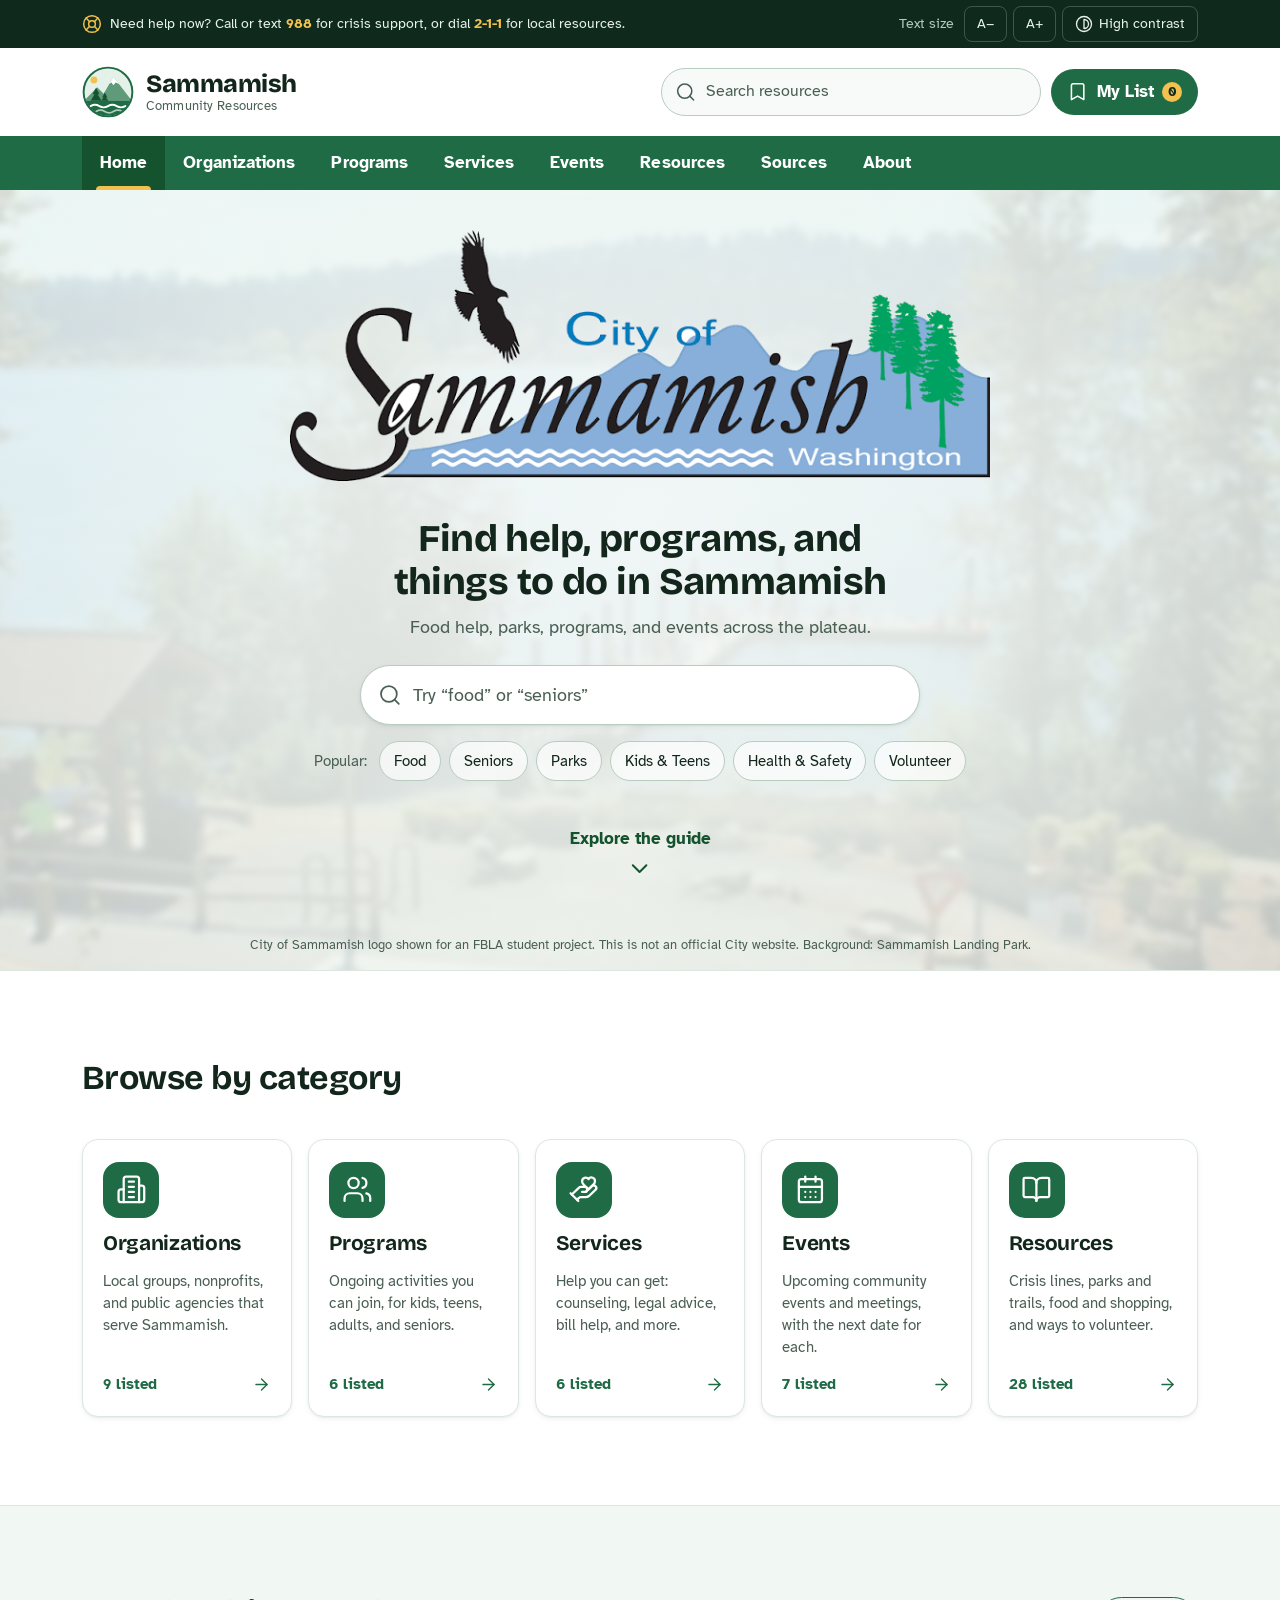
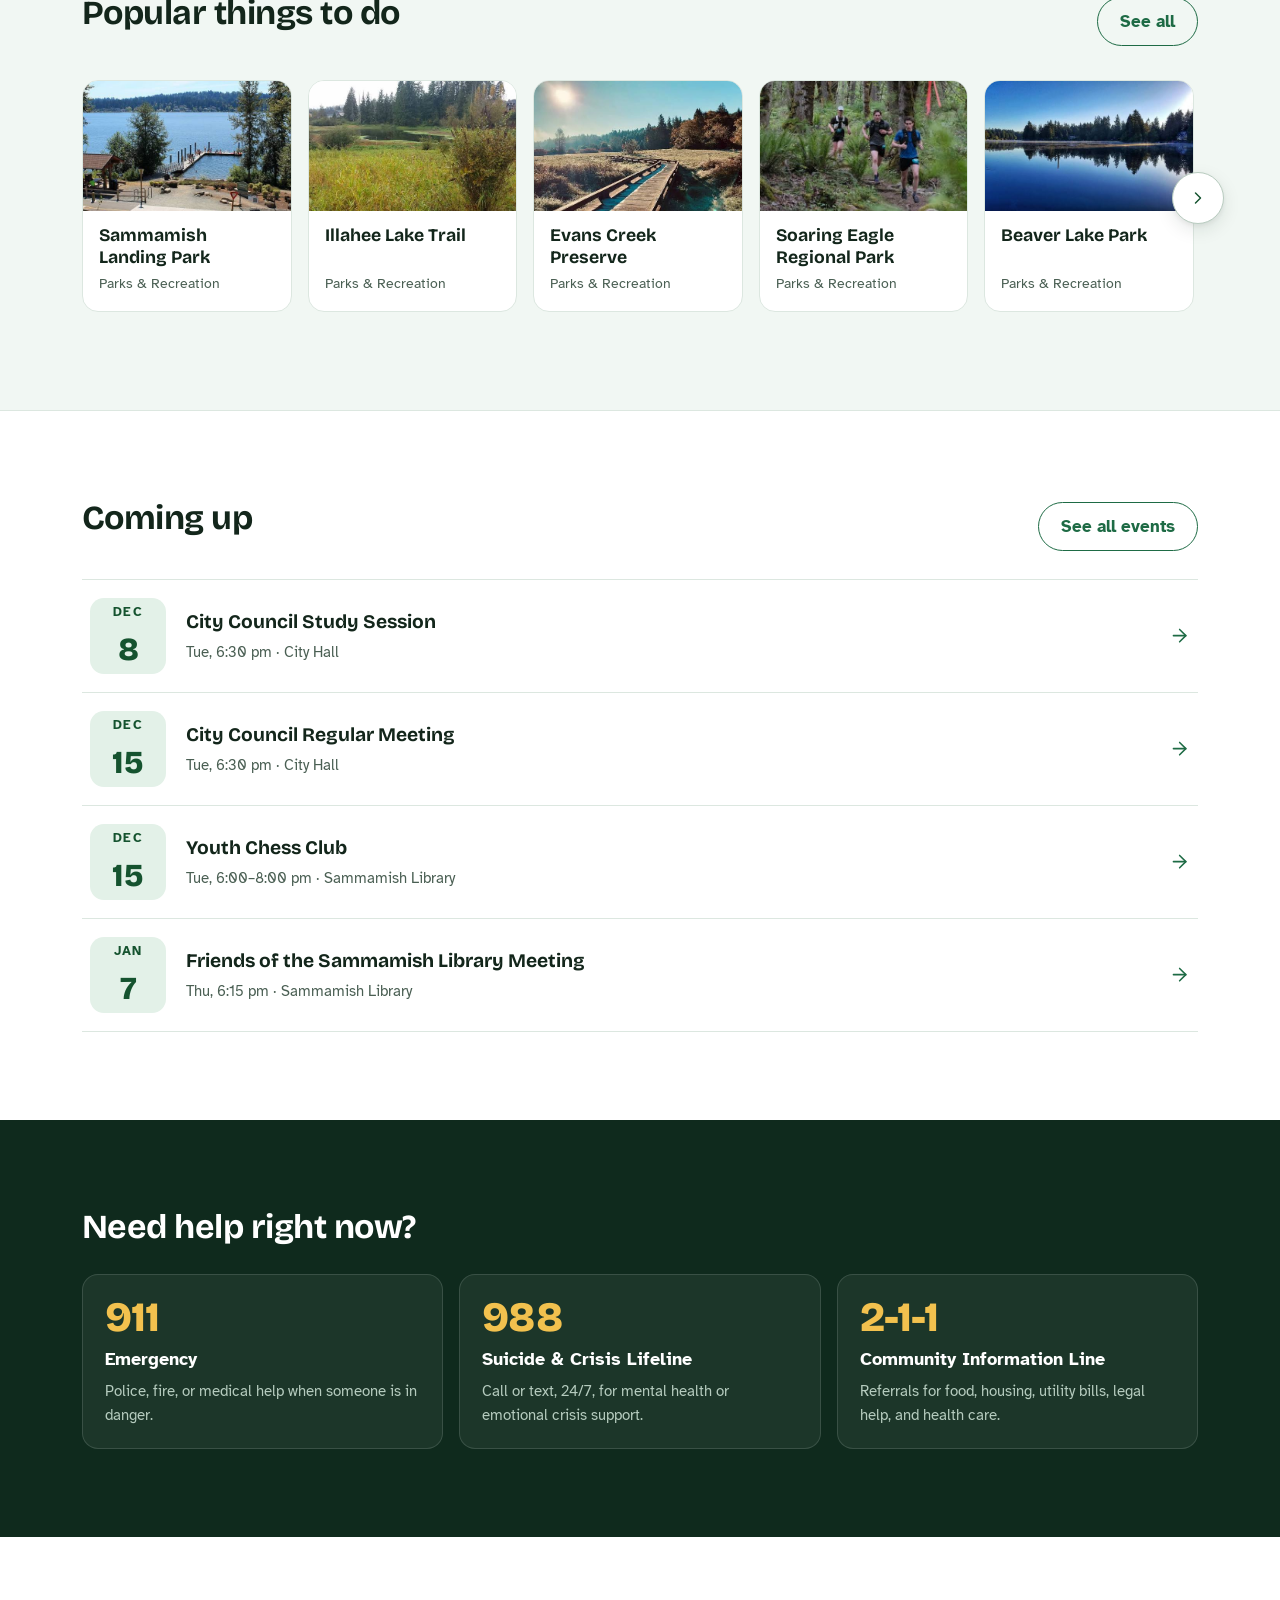
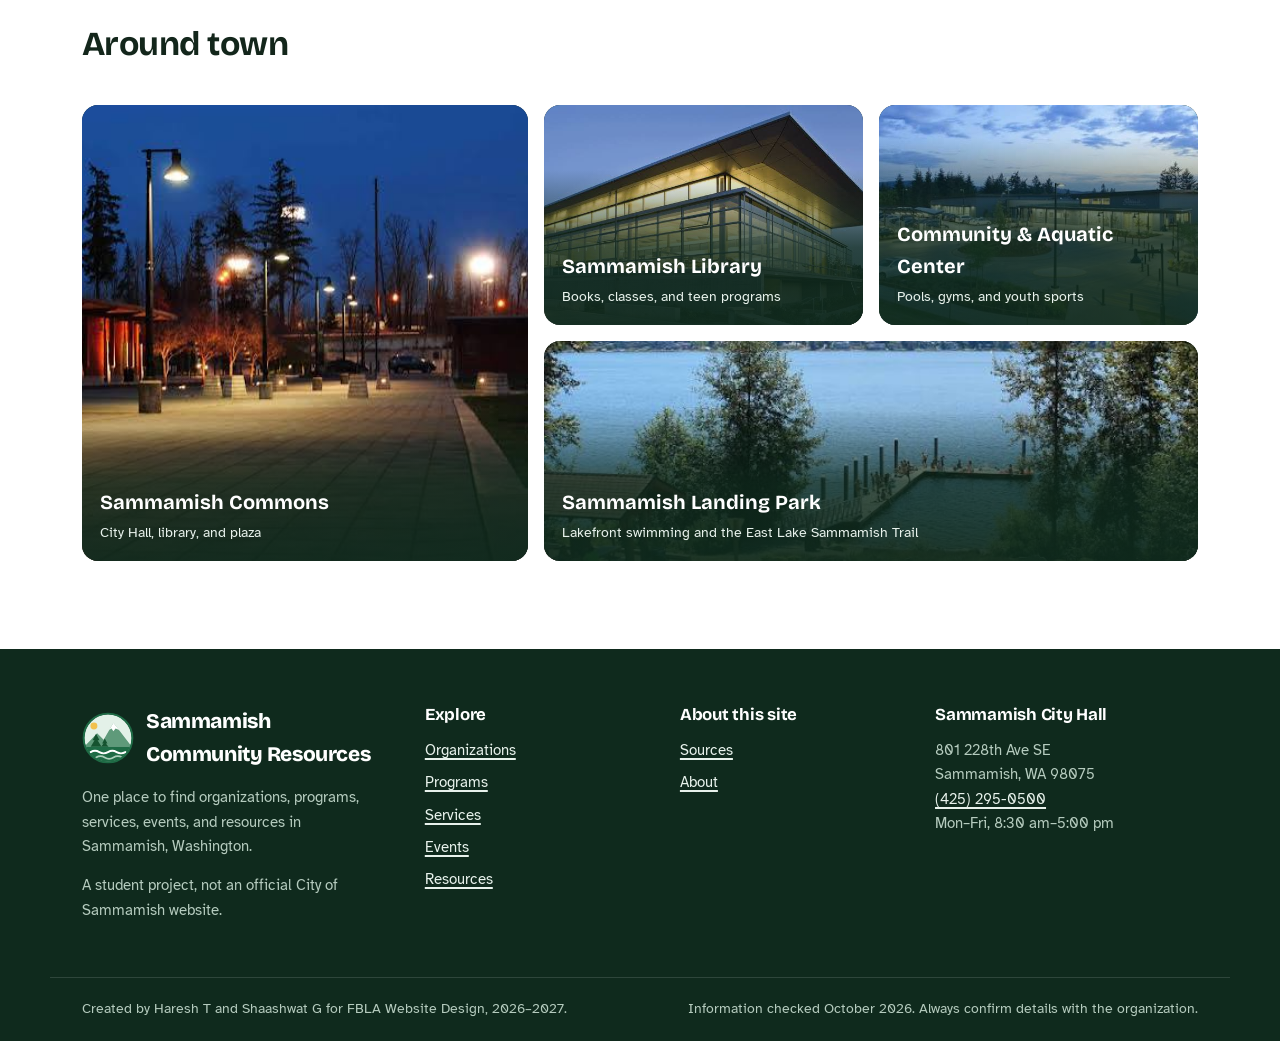
==== commit bf5849c1: "Add logo, back-to-top button, team About page; remove unused files and styles Co-Authored-By: Claude" ====
--- a/index.html
+++ b/index.html
@@ -26,8 +26,9 @@
           <span class="popular-label">Popular:</span>
           <button class="chip" type="button" data-popular="food">Food</button>
           <button class="chip" type="button" data-popular="seniors">Seniors</button>
-          <button class="chip" type="button" data-popular="teens">Teens</button>
-          <button class="chip" type="button" data-popular="counseling">Counseling</button>
+          <button class="chip" type="button" data-popular="parks">Parks</button>
+          <button class="chip" type="button" data-popular="teens">Kids &amp; Teens</button>
+          <button class="chip" type="button" data-popular="health">Health &amp; Safety</button>
           <button class="chip" type="button" data-popular="volunteer">Volunteer</button>
         </div>
         <a class="scroll-cue" href="#browse"><span>Explore the guide</span><span data-icon="chevron-down"></span></a>
--- a/css/styles.css
+++ b/css/styles.css
@@ -1,10 +1,4 @@
-/* =========================================================
-   Sammamish Community Resources: shared stylesheet
-   Every page uses this one file, so headers, colors, type,
-   and components stay consistent across the whole site.
-   ========================================================= */
-
-/* ---------- Fonts (stored locally so the site works offline) ---------- */
+
 @font-face {
   font-family: "Bricolage Grotesque";
   src: url("../assets/fonts/bricolage-grotesque.woff2") format("woff2");
@@ -31,9 +25,7 @@
   font-display: swap;
 }
 
-/* ---------- Design tokens ---------- */
 :root {
-  /* Palette: Sammamish evergreens + Lake Sammamish blue, all WCAG AA */
   --brand: #1e6b45;
   --brand-deep: #15532f;
   --brand-tint: #e3f1e8;
@@ -67,7 +59,6 @@
   --ease-out: cubic-bezier(0.16, 1, 0.3, 1);
 }
 
-/* High contrast mode (toggled by the Contrast button) */
 :root[data-contrast="high"] {
   --brand: #0f4a2c;
   --brand-deep: #0a3820;
@@ -80,11 +71,9 @@
   --lake: #0f4570;
 }
 
-/* Text size steps (toggled by the A- / A+ buttons) */
 :root[data-text="1"] { font-size: 112.5%; }
 :root[data-text="2"] { font-size: 125%; }
 
-/* ---------- Base ---------- */
 *, *::before, *::after { box-sizing: border-box; }
 [hidden] { display: none !important; }
 html { -webkit-text-size-adjust: 100%; scroll-padding-top: 24px; }
@@ -132,36 +121,30 @@
 
 html { scrollbar-color: var(--line-strong) var(--sand-soft); }
 
-/* ---------- Skip link ---------- */
-.skip-link {
-  position: absolute; left: 12px; top: -60px; z-index: 100;
-  background: var(--amber); color: var(--forest); font-weight: 700;
-  padding: 10px 16px; border-radius: var(--radius); text-decoration: none;
-}
-.skip-link:focus { top: 12px; }
-
-/* ---------- Top bar (crisis numbers + accessibility tools) ---------- */
-.topbar { background: var(--forest); color: var(--on-dark); font-size: 0.9rem; }
+.topbar { background: var(--forest); color: var(--on-dark); font-size: 14px; line-height: 1.4; }
 .topbar .wrap {
   display: flex; align-items: center; justify-content: space-between;
   gap: 12px 24px; min-height: 44px; flex-wrap: wrap; padding-block: 6px;
 }
 .topbar-help { margin: 0; display: flex; align-items: center; gap: 8px; }
-.topbar-help .icon { color: var(--amber); }
+.tool-btn .icon { width: 18px; height: 18px; }
+.topbar-help .icon { color: var(--amber); width: 20px; height: 20px; }
 .topbar-help a { color: var(--amber); font-weight: 700; text-decoration: none; }
 .topbar-help a:hover { color: #ffe08a; text-decoration: underline; }
-.tools { display: flex; align-items: center; gap: 6px; }
+.tools { display: flex; flex-wrap: wrap; align-items: center; gap: 6px; }
 .tools-label { color: var(--on-dark-soft); margin-right: 4px; }
+.help-short { display: none; }
+@media (min-width: 900px) { .topbar .wrap { flex-wrap: nowrap; } .tools { flex-wrap: nowrap; } .topbar-help { white-space: nowrap; } }
+@media (min-width: 900px) and (max-width: 1240px) { .help-long { display: none; } .help-short { display: inline; } .tools-label { display: none; } }
 .tool-btn {
   display: inline-flex; align-items: center; gap: 6px;
   min-height: 36px; padding: 4px 12px; border-radius: 8px;
   border: 1px solid rgb(232 242 236 / 0.22); background: transparent; color: var(--on-dark);
-  font: inherit; font-size: 0.875rem; cursor: pointer;
+  font: inherit; font-size: 14px; cursor: pointer; white-space: nowrap;
 }
 .tool-btn:hover { background: rgb(232 242 236 / 0.1); border-color: rgb(232 242 236 / 0.45); }
 .tool-btn[aria-pressed="true"] { background: var(--amber); color: var(--forest); border-color: var(--amber); }
 
-/* ---------- Header ---------- */
 .site-header { background: var(--paper); }
 .header-main .wrap {
   display: flex; align-items: center; justify-content: space-between; gap: 20px;
@@ -176,7 +159,6 @@
 
 .header-actions { display: flex; align-items: center; gap: 10px; }
 
-/* Site-wide search (combobox) */
 .site-search { position: relative; width: min(380px, 40vw); }
 .site-search .icon { position: absolute; left: 14px; top: 50%; translate: 0 -50%; color: var(--ink-soft); pointer-events: none; }
 .search-input {
@@ -220,7 +202,6 @@
 .list-count.bump { animation: bump 0.45s var(--ease-out); }
 @keyframes bump { 40% { transform: scale(1.35); } }
 
-/* Main navigation bar */
 .site-nav { background: var(--brand); }
 .site-nav .wrap { display: flex; align-items: stretch; }
 .nav-list { display: flex; flex-wrap: wrap; margin: 0; padding: 0; list-style: none; }
@@ -241,7 +222,6 @@
 .nav-list a:focus-visible { outline-offset: -4px; }
 .nav-toggle { display: none; }
 
-/* ---------- Breadcrumb + page header (category pages) ---------- */
 .page-head { background: var(--sand); border-bottom: 1px solid var(--line); }
 .page-head .wrap {
   display: grid; grid-template-columns: 1fr auto; gap: 24px 48px; align-items: center;
@@ -264,7 +244,6 @@
 }
 .icon-badge .icon { width: 55%; height: 55%; }
 
-/* ---------- Toolbar: search + filter chips ---------- */
 .toolbar { padding-block: 24px 8px; }
 .toolbar-row { display: flex; flex-wrap: wrap; align-items: center; gap: 12px 20px; }
 .filter-search { position: relative; flex: 1 1 280px; max-width: 420px; }
@@ -280,7 +259,6 @@
 .chip[aria-pressed="true"] { background: var(--forest); border-color: var(--forest); color: #fff; }
 .result-count { color: var(--ink-soft); font-size: 0.95rem; margin: 18px 0 0; }
 
-/* ---------- Entry listing ---------- */
 .entries { list-style: none; margin: 0; padding: 0 0 56px; }
 .entry {
   display: grid; grid-template-columns: 160px minmax(0, 1fr) minmax(240px, 320px);
@@ -290,6 +268,7 @@
 .entry.no-photo { grid-template-columns: minmax(0, 1fr) minmax(240px, 320px); }
 .entry:first-child { border-top: 1px solid var(--line); }
 .entry-photo { width: 160px; aspect-ratio: 4 / 3; object-fit: cover; border-radius: var(--radius); }
+.entry-photo.is-logo { object-fit: contain; background: #fff; padding: 10px; border: 1px solid var(--line); }
 .entry-name { font-size: 1.35rem; margin-bottom: 6px; }
 .entry-meta-line { display: flex; flex-wrap: wrap; gap: 6px; margin-bottom: 10px; }
 .tag {
@@ -317,7 +296,6 @@
 .entry-link:hover { color: var(--brand); text-decoration: underline; text-decoration-thickness: 2px; }
 .entry-link .ext { width: 0.7em; height: 0.7em; margin-left: 0.35em; vertical-align: 0.05em; color: var(--brand); }
 
-/* Home: popular things to do */
 .todo-section { background: var(--sand); border-block: 1px solid var(--line); }
 .carousel { position: relative; }
 .todo-track {
@@ -353,6 +331,9 @@
 .todo-icon { display: inline-grid; place-items: center; flex: none; width: 48px; height: 48px; margin-bottom: 8px; border-radius: 12px; background: var(--brand-tint); color: var(--brand-deep); }
 .todo strong { font-family: var(--font-display); font-size: 1.1rem; }
 .todo small { margin-top: auto; }
+.todo:has(.todo-photo) { padding: 0; overflow: hidden; gap: 0; }
+.todo-photo { width: 100%; aspect-ratio: 16 / 10; object-fit: cover; display: block; }
+.todo-text { display: flex; flex-direction: column; gap: 4px; padding: 14px 16px 16px; flex: 1; }
 .todo strong { display: block; line-height: 1.25; }
 .todo small { color: var(--ink-soft); font-size: 0.85rem; }
 @media (max-width: 1080px) { .todo-track { --per-view: 3; } }
@@ -364,7 +345,6 @@
 }
 @media (max-width: 480px) { .todo-track { --per-view: 1.4; } }
 
-/* Save button (My List) */
 .save-btn {
   display: inline-flex; align-items: center; gap: 8px;
   min-height: 42px; padding: 8px 16px; border-radius: 999px;
@@ -380,12 +360,10 @@
 .empty-state h2 { font-size: 1.4rem; }
 .empty-state p { margin-inline: auto; }
 
-/* Group headings (Resources page) */
 .group { padding-top: 28px; }
 .group-title { display: flex; align-items: center; gap: 12px; margin-bottom: 4px; }
 .group-desc { color: var(--ink-soft); margin-bottom: 8px; }
 
-/* ---------- Buttons ---------- */
 .btn {
   display: inline-flex; align-items: center; justify-content: center; gap: 10px;
   min-height: 48px; padding: 10px 22px; border-radius: 999px;
@@ -397,7 +375,6 @@
 .btn-ghost { background: transparent; color: var(--brand); border: 1.5px solid var(--brand); }
 .btn-ghost:hover { background: var(--brand-tint); color: var(--brand-deep); }
 
-/* ---------- Home: hero ---------- */
 .hero { background: var(--sand); overflow: hidden; }
 .hero .wrap {
   display: grid; grid-template-columns: minmax(0, 1.05fr) minmax(0, 0.95fr);
@@ -425,7 +402,6 @@
 }
 .hero-figure figcaption .icon { color: var(--brand); }
 
-/* ---------- Home: full-screen banner ---------- */
 .banner {
   position: relative; isolation: isolate; overflow: hidden;
   min-height: max(620px, calc(100svh - 184px));
@@ -457,7 +433,6 @@
 .banner-note { position: absolute; left: 0; right: 0; bottom: 14px; margin: 0 auto; padding-inline: var(--gutter); max-width: none; font-size: 0.82rem; color: var(--ink-soft); }
 html { scroll-behavior: smooth; }
 
-/* ---------- Home: category quick links (city-site style icon row) ---------- */
 .section { padding-block: clamp(48px, 7vw, 88px); }
 .quick-link { box-shadow: var(--shadow-sm); }
 .section-head { display: flex; align-items: end; justify-content: space-between; gap: 16px; margin-bottom: 28px; flex-wrap: wrap; }
@@ -478,7 +453,6 @@
 .quick-link .count .icon { transition: transform 0.35s var(--ease-out); }
 .quick-link:hover .count .icon { transform: translateX(4px); }
 
-/* ---------- Home: coming up ---------- */
 .upcoming { list-style: none; margin: 0; padding: 0; display: grid; gap: 0; }
 .upcoming li { border-top: 1px solid var(--line); }
 .upcoming li:last-child { border-bottom: 1px solid var(--line); }
@@ -499,7 +473,6 @@
 .upcoming small { color: var(--ink-soft); font-size: 0.95rem; }
 .upcoming .icon { color: var(--brand); }
 
-/* ---------- Home: get help now band ---------- */
 .help-band { background: var(--forest); color: var(--on-dark); }
 .help-band h2 { color: #fff; }
 .help-band p { color: var(--on-dark-soft); }
@@ -514,7 +487,6 @@
 .help-card strong { color: #fff; font-size: 1.1rem; }
 .help-card span:last-child { color: var(--on-dark-soft); font-size: 0.95rem; }
 
-/* ---------- Home: places photo grid ---------- */
 .places { display: grid; grid-template-columns: 1.4fr 1fr 1fr; grid-template-rows: auto auto; gap: 16px; margin: 0; padding: 0; list-style: none; }
 .places li:first-child { grid-row: span 2; }
 .places li.wide { grid-column: span 2; }
@@ -532,8 +504,8 @@
 .place-label span { font-size: 0.9rem; color: var(--on-dark); }
 .place:hover, .place:focus-visible { color: #fff; }
 
-/* ---------- Prose pages (About, Sources) ---------- */
 .prose-layout { display: grid; grid-template-columns: 240px minmax(0, 1fr); gap: 56px; padding-block: 48px 72px; }
+.prose-layout > * { min-width: 0; overflow-wrap: anywhere; }
 .toc { position: sticky; top: 24px; align-self: start; }
 .toc h2 { font-size: 0.95rem; text-transform: uppercase; letter-spacing: 0.08em; color: var(--ink-soft); }
 .toc ol { list-style: none; margin: 0; padding: 0; display: grid; gap: 2px; }
@@ -546,23 +518,6 @@
 .prose ul, .prose ol { padding-left: 1.3em; max-width: 70ch; }
 .prose li { margin-bottom: 0.4em; }
 
-.rubric-table { width: 100%; border-collapse: collapse; font-size: 0.97rem; margin: 8px 0 0; }
-.rubric-table th, .rubric-table td { text-align: left; padding: 12px 14px; border-bottom: 1px solid var(--line); vertical-align: top; }
-.rubric-table thead th { background: var(--forest); color: #fff; font-family: var(--font-display); font-weight: 700; }
-.rubric-table thead th:first-child { border-radius: var(--radius) 0 0 0; }
-.rubric-table thead th:last-child { border-radius: 0 var(--radius) 0 0; }
-.rubric-table tbody tr:nth-child(even) { background: var(--sand-soft); }
-.rubric-table td:first-child { font-weight: 700; width: 42%; }
-.table-scroll { overflow-x: auto; }
-
-.swatches { display: grid; grid-template-columns: repeat(auto-fill, minmax(128px, 1fr)); gap: 12px; margin: 16px 0 8px; padding: 0; list-style: none; }
-.swatch { border: 1px solid var(--line); border-radius: var(--radius); overflow: hidden; font-size: 0.88rem; }
-.swatch-chip { height: 64px; }
-.swatch div:last-child { padding: 8px 10px; }
-.swatch strong { display: block; }
-
-.metric-table td:first-child { width: 34%; }
-
 .note {
   display: flex; gap: 12px; padding: 16px 18px; border-radius: var(--radius);
   background: var(--amber-soft); color: var(--ink); max-width: 70ch;
@@ -575,14 +530,6 @@
 .source-list strong { display: block; }
 .source-list small { color: var(--ink-soft); font-size: 0.9rem; }
 
-.team { display: flex; flex-wrap: wrap; gap: 16px; list-style: none; padding: 0; margin: 16px 0 0; }
-.team li { padding: 16px 20px; border: 1.5px solid var(--line); border-radius: var(--radius-lg); min-width: 220px; }
-.team strong { font-family: var(--font-display); font-size: 1.2rem; display: block; }
-
-.about-photo { border-radius: var(--radius-lg); margin: 8px 0 8px; max-width: 680px; width: 100%; aspect-ratio: 678 / 452; object-fit: cover; }
-.caption { font-size: 0.88rem; color: var(--ink-soft); }
-
-/* ---------- My List drawer ---------- */
 .drawer {
   margin: 0 0 0 auto; height: 100dvh; max-height: 100dvh; width: min(440px, 100vw);
   padding: 0; border: 0; background: var(--paper); color: var(--ink);
@@ -609,7 +556,6 @@
 .drawer-foot { display: flex; gap: 10px; padding: 18px 22px; border-top: 1px solid var(--line); }
 .drawer-foot .btn { flex: 1; }
 
-/* Toast */
 .toast {
   position: fixed; left: 50%; bottom: 24px; z-index: 90; translate: -50% 0;
   padding: 12px 18px; border-radius: 999px; background: var(--forest); color: #fff;
@@ -619,7 +565,6 @@
 }
 .toast.show { opacity: 1; transform: none; }
 
-/* ---------- Footer ---------- */
 .site-footer { background: var(--forest); color: var(--on-dark); font-size: 0.95rem; }
 .site-footer a { color: var(--on-dark); }
 .site-footer a:hover { color: var(--amber); }
@@ -632,7 +577,6 @@
 .footer-bottom { border-top: 1px solid rgb(232 242 236 / 0.14); padding-block: 20px; display: flex; flex-wrap: wrap; justify-content: space-between; gap: 12px; color: var(--on-dark-soft); font-size: 0.88rem; }
 .footer-bottom p { margin: 0; color: inherit; }
 
-/* ---------- Responsive ---------- */
 @media (max-width: 1080px) {
   .quick-links { grid-template-columns: repeat(3, minmax(0, 1fr)); }
   .footer-grid { grid-template-columns: 1fr 1fr; }
@@ -650,7 +594,7 @@
   .hero-figure { max-width: 620px; }
   .page-head .wrap { grid-template-columns: 1fr; }
   .page-head-photo { display: none; }
-  .prose-layout { grid-template-columns: 1fr; gap: 24px; }
+  .prose-layout { grid-template-columns: minmax(0, 1fr); gap: 24px; }
   .toc { position: static; }
   .places { grid-template-columns: 1fr 1fr; }
   .places li:first-child { grid-column: span 2; grid-row: auto; }
@@ -672,7 +616,7 @@
 }
 @media (max-width: 640px) {
   body { font-size: 1rem; }
-  .quick-links { grid-template-columns: 1fr 1fr; }
+  .quick-links { grid-template-columns: repeat(2, minmax(0, 1fr)); }
   .quick-links li:last-child { grid-column: span 2; }
   .entry, .entry.no-photo { grid-template-columns: 1fr; gap: 14px; }
   .entry-photo { width: 100%; aspect-ratio: 16 / 9; }
@@ -687,12 +631,34 @@
   .list-btn .list-label { display: none; }
 }
 
-/* ---------- Reduced motion ---------- */
+@media (pointer: coarse) {
+  .tool-btn { min-height: 44px; }
+  .breadcrumb a, .entry-source a { display: inline-block; padding-block: 12px; margin-block: -12px; }
+  .toc a { padding-block: 10px; }
+}
+
+@view-transition { navigation: auto; }
+.topbar { view-transition-name: topbar; }
+.site-header { view-transition-name: site-header; }
+main { view-transition-name: main; }
+::view-transition-group(main) { animation-duration: 0.5s; }
+::view-transition-old(main) { animation: 0.5s var(--ease-out) both slide-out-left; }
+::view-transition-new(main) { animation: 0.5s var(--ease-out) both slide-in-right; }
+html:active-view-transition-type(backward)::view-transition-old(main) { animation-name: slide-out-right; }
+html:active-view-transition-type(backward)::view-transition-new(main) { animation-name: slide-in-left; }
+@keyframes slide-out-left { to { transform: translateX(-60px); opacity: 0; } }
+@keyframes slide-in-right { from { transform: translateX(60px); opacity: 0; } }
+@keyframes slide-out-right { to { transform: translateX(60px); opacity: 0; } }
+@keyframes slide-in-left { from { transform: translateX(-60px); opacity: 0; } }
+
+.entry.slide-in { animation: entry-in 0.45s var(--ease-out) both; }
+@keyframes entry-in { from { opacity: 0; transform: translateX(-24px); } }
+
 @media (prefers-reduced-motion: reduce) {
+  @view-transition { navigation: none; }
   *, *::before, *::after { animation-duration: 0.01ms !important; animation-iteration-count: 1 !important; transition-duration: 0.01ms !important; scroll-behavior: auto !important; }
 }
 
-/* ---------- Print: My List becomes a printable resource card ---------- */
 #print-area { display: none; }
 @media print {
   body.printing > *:not(#print-area) { display: none !important; }
@@ -705,3 +671,24 @@
   #print-area li div { font-size: 10.5pt; }
   #print-area .print-foot { margin-top: 18pt; font-size: 9pt; color: #444; border-top: 1px solid #999; padding-top: 6pt; }
 }
+
+.brand-mark { width: 52px; height: 52px; }
+.to-top {
+  position: fixed; right: 20px; bottom: 24px; z-index: 80;
+  display: inline-flex; align-items: center; gap: 6px; min-height: 44px; padding: 0 16px 0 12px;
+  background: var(--brand); color: #fff; border: 0; border-radius: 999px;
+  font: inherit; font-weight: 700; cursor: pointer; box-shadow: var(--shadow-md);
+  animation: to-top-in 0.25s var(--ease-out) both;
+}
+.to-top[hidden] { display: none; }
+.to-top:hover { background: var(--brand-deep); }
+.to-top:focus-visible { outline: 3px solid var(--brand-deep); outline-offset: 3px; }
+@keyframes to-top-in { from { opacity: 0; transform: translateY(12px); } }
+@media print { .to-top { display: none; } }
+
+.about-wrap { padding-block: 48px 72px; max-width: 760px; }
+.about-wrap section + section { margin-top: 40px; }
+.team-cards { display: flex; flex-wrap: wrap; gap: 24px; list-style: none; padding: 0; margin: 20px 0 0; }
+.team-cards li { width: 240px; }
+.team-cards img { width: 100%; aspect-ratio: 4 / 5; object-fit: cover; object-position: center 20%; border-radius: var(--radius-lg); box-shadow: var(--shadow-sm); }
+.team-cards strong { display: block; margin-top: 12px; font-family: var(--font-display); font-size: 1.25rem; }
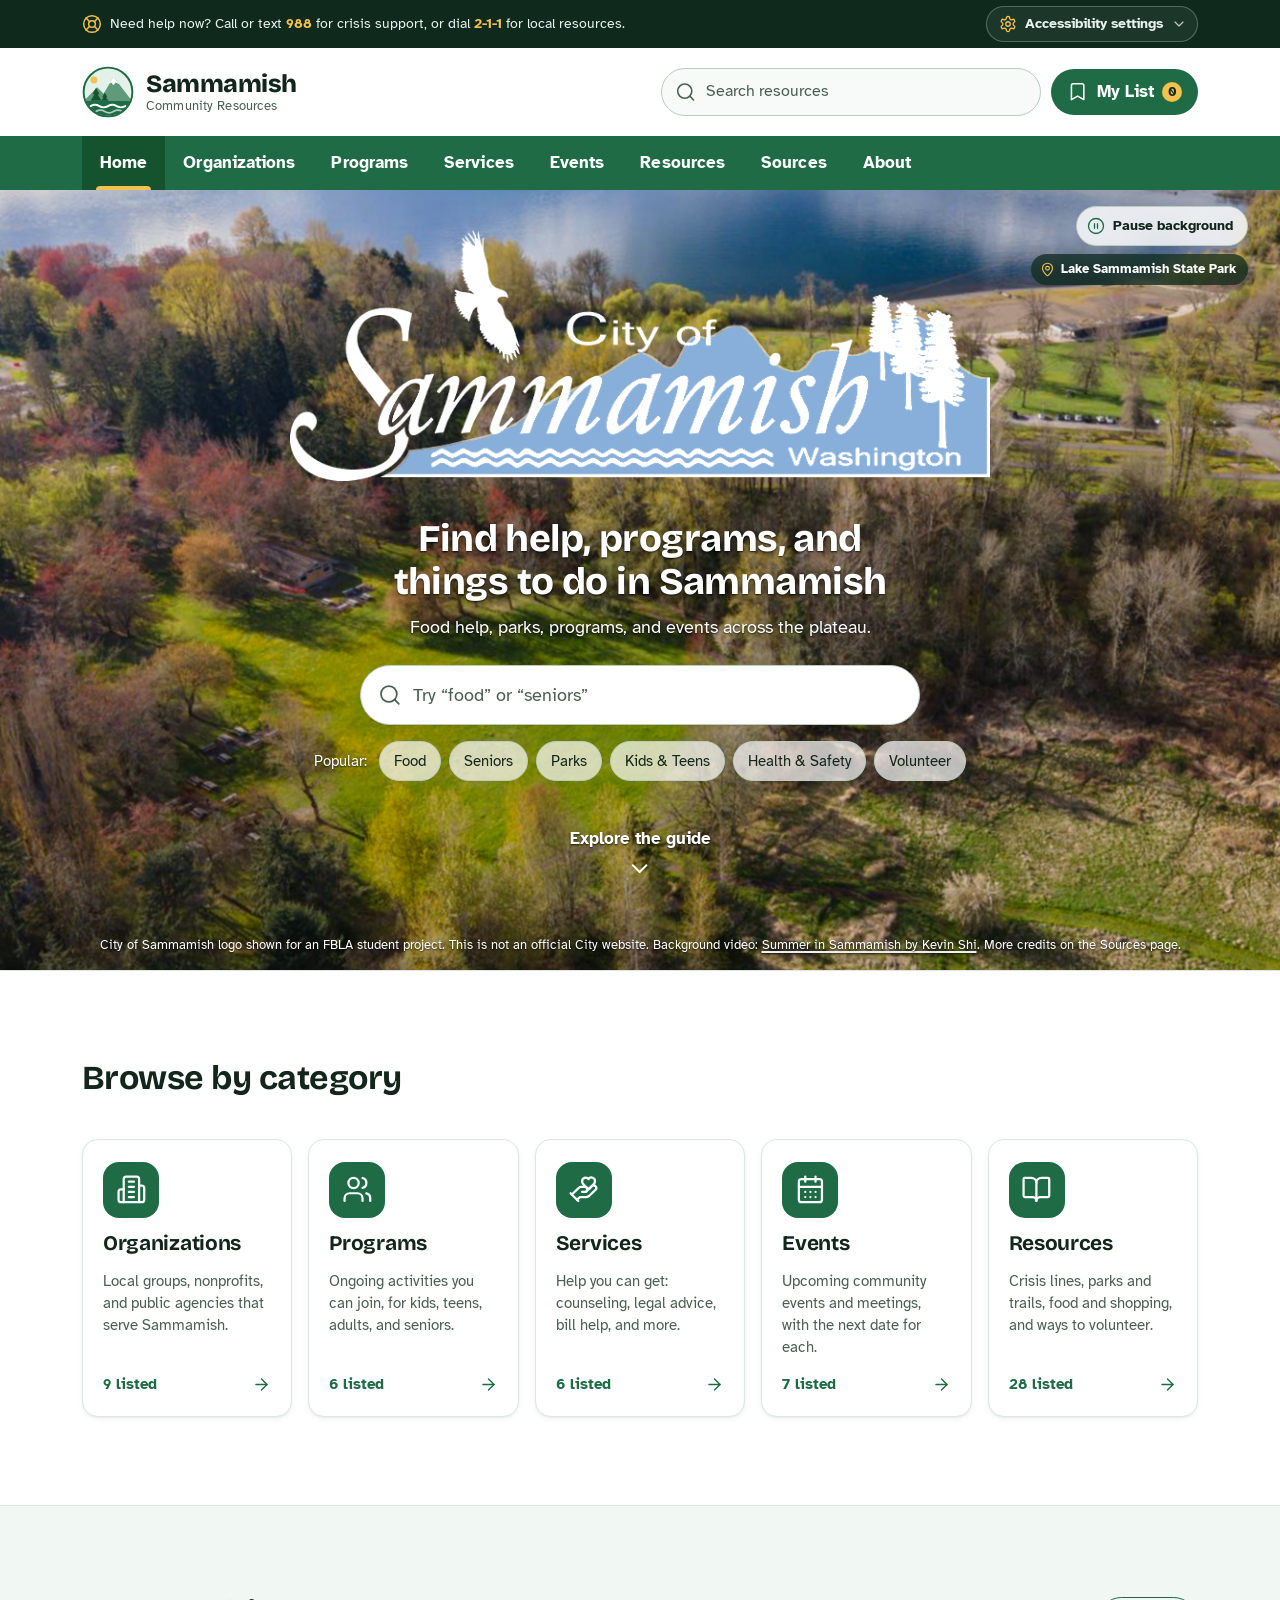
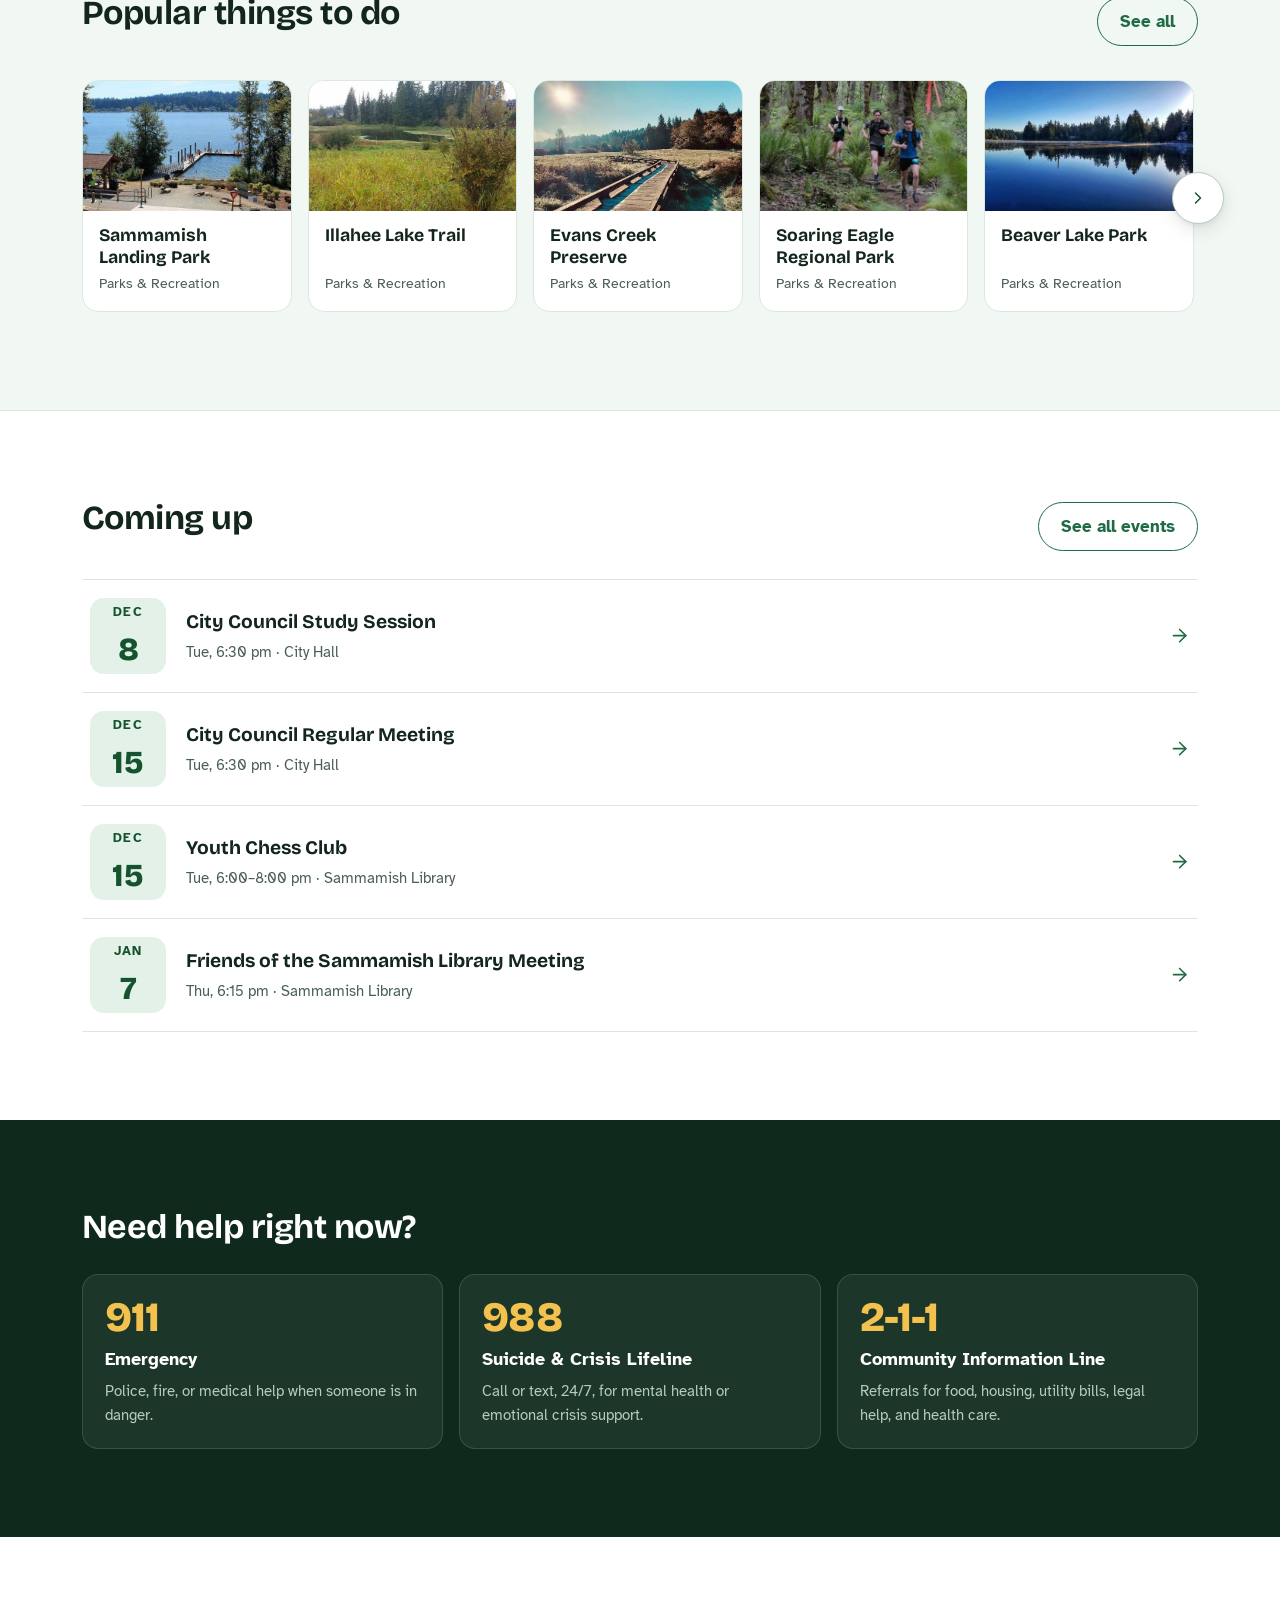
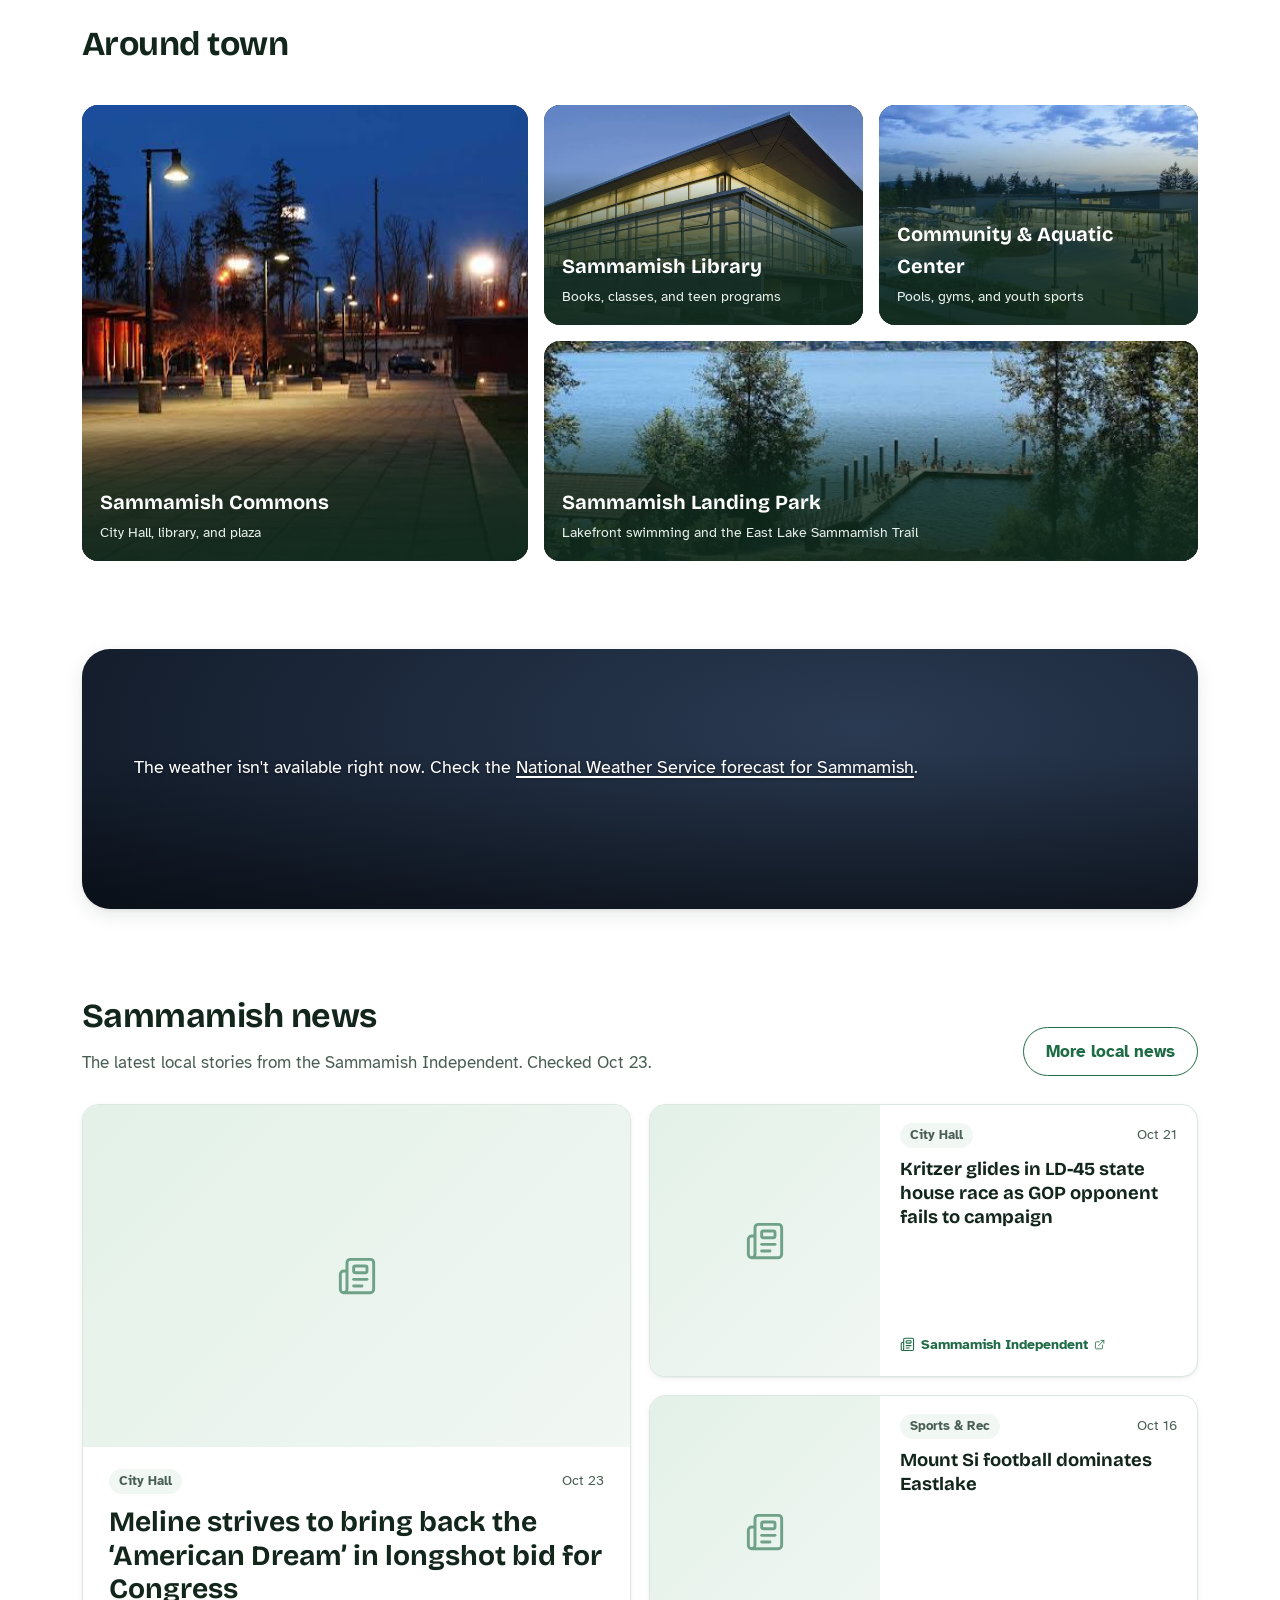
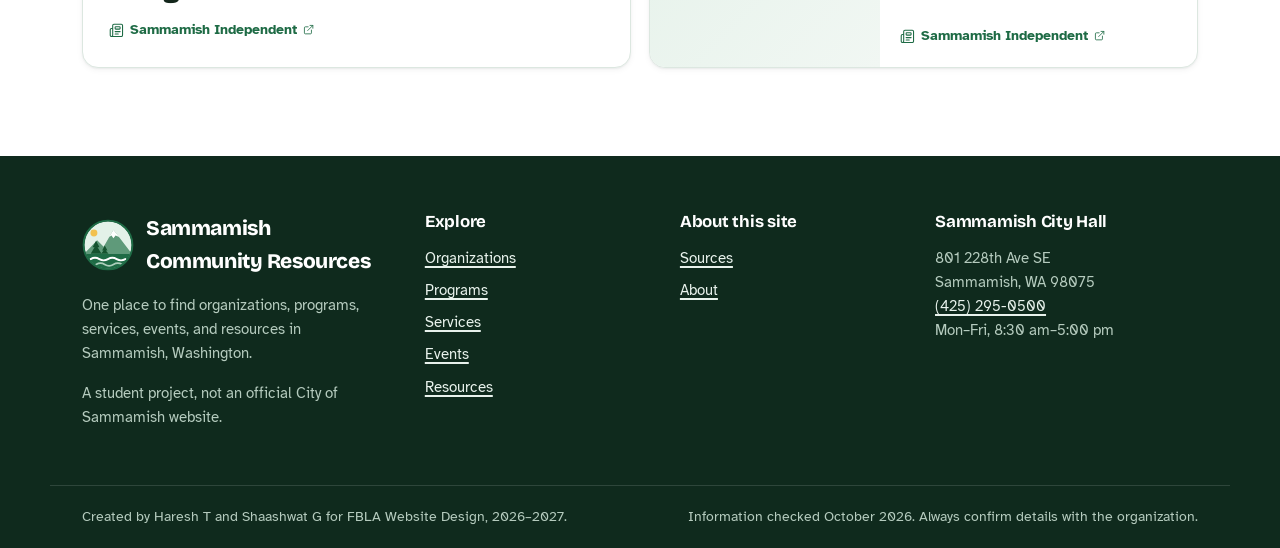
==== commit 0fdf191f: "Add homepage video, live weather, news, and theme color updates Homepage - Background: the "Summer i" ====
--- a/index.html
+++ b/index.html
@@ -16,9 +16,19 @@
   <script src="js/app.js"></script>
   <main id="main" tabindex="-1">
     <section class="banner" aria-labelledby="banner-title">
-      <img class="banner-bg" src="assets/img/sammamish-landing.jpg" alt="" width="584" height="342" fetchpriority="high">
+      <div class="banner-scenes" aria-hidden="true">
+        <img class="banner-bg is-active" src="assets/img/lake-sammamish-aerial.jpg" alt="" width="1600" height="1200" data-place="Lake Sammamish State Park" style="--motion: glide-right" fetchpriority="high">
+        <img class="banner-bg" src="assets/img/scene-city-hall.jpg" alt="" width="1600" height="1071" data-place="Sammamish Commons and City Hall" style="--motion: push-in" decoding="async">
+        <img class="banner-bg" src="assets/img/scene-pine-lake.jpg" alt="" width="1597" height="1600" data-place="Pine Lake" style="--motion: rise" decoding="async">
+        <img class="banner-bg is-soft" src="assets/img/metropolitan-market.jpg" alt="" width="547" height="365" data-place="Metropolitan Market" style="--motion: glide-left" decoding="async">
+        <img class="banner-bg" src="assets/img/scene-beaver-lake.jpg" alt="" width="1400" height="1050" data-place="Beaver Lake Park" style="--motion: pull-out" decoding="async">
+        <img class="banner-bg" src="assets/img/scene-library.jpg" alt="" width="1400" height="1050" data-place="Sammamish Library" style="--motion: glide-right" decoding="async">
+        <img class="banner-bg" src="assets/img/scene-seattle-view.jpg" alt="" width="1600" height="1001" data-place="Seattle and the Olympics, seen from Sammamish" style="--motion: push-in" decoding="async">
+        <div class="banner-video" id="banner-video"></div>
+      </div>
       <div class="wrap banner-inner">
-        <img class="banner-logo" src="assets/img/sammamish-logo.png" alt="City of Sammamish, Washington logo" width="734" height="263">
+        <img class="banner-logo logo-light-theme" src="assets/img/sammamish-logo-white.png" alt="City of Sammamish, Washington logo" width="734" height="263">
+        <img class="banner-logo logo-dark-theme" src="assets/img/sammamish-logo-black.png" alt="City of Sammamish, Washington logo" width="734" height="263">
         <h1 id="banner-title">Find help, programs, and things to do in Sammamish</h1>
         <p class="banner-lede">Food help, parks, programs, and events across the plateau.</p>
         <div id="hero-search"></div>
@@ -33,7 +43,11 @@
         </div>
         <a class="scroll-cue" href="#browse"><span>Explore the guide</span><span data-icon="chevron-down"></span></a>
       </div>
-      <p class="banner-note">City of Sammamish logo shown for an FBLA student project. This is not an official City website. Background: Sammamish Landing Park.</p>
+      <p class="banner-note">City of Sammamish logo shown for an FBLA student project. This is not an official City website. Background video: <a href="https://www.youtube.com/watch?v=L6VZIEyO724" target="_blank" rel="noopener">Summer in Sammamish by Kevin Shi<span class="visually-hidden"> (opens YouTube in a new tab)</span></a>. More credits on the Sources page.</p>
+      <div class="banner-controls">
+        <button class="banner-motion" type="button" id="banner-motion"></button>
+        <p class="banner-place" aria-hidden="true"><span data-icon="map-pin"></span><span id="banner-place-name">Lake Sammamish State Park</span></p>
+      </div>
     </section>
 
     <section class="section" id="browse" aria-labelledby="browse-title">
@@ -99,6 +113,31 @@
         </ul>
       </div>
     </section>
+
+    <section class="section weather-section" aria-labelledby="weather-title">
+      <div class="wrap">
+        <h2 class="visually-hidden" id="weather-title">Weather in Sammamish right now</h2>
+        <div class="weather" id="weather" data-sky="loading">
+          <div class="weather-sky" aria-hidden="true"></div>
+          <div class="weather-body" id="weather-body" aria-live="polite">
+            <p class="weather-loading">Loading the weather in Sammamish…</p>
+          </div>
+        </div>
+      </div>
+    </section>
+
+    <section class="section news-section" aria-labelledby="news-title">
+      <div class="wrap">
+        <div class="section-head">
+          <div>
+            <h2 id="news-title">Sammamish news</h2>
+            <p id="news-updated">The latest local stories, updated every few hours.</p>
+          </div>
+          <a class="btn btn-ghost" href="https://sammamishindependent.com/" target="_blank" rel="noopener">More local news<span class="visually-hidden"> at the Sammamish Independent (opens in a new tab)</span></a>
+        </div>
+        <ul class="news" id="news"></ul>
+      </div>
+    </section>
   </main>
   <div id="site-footer"></div>
 </body>
--- a/css/styles.css
+++ b/css/styles.css
@@ -39,11 +39,25 @@
   --paper: #ffffff;
   --line: #dce7e0;
   --line-strong: #b9ccc0;
+  --sky: #87afd9;
+  --sky-tint: #edf3fa;
   --lake: #1b5e8c;
+  --lake-deep: #1b5e8c;
   --lake-tint: #e2eef7;
   --focus: #0b3d24;
   --on-dark: #e8f2ec;
   --on-dark-soft: #b5cbbe;
+  --on-brand: #ffffff;
+
+  --accent: var(--brand);
+  --accent-ink: var(--brand-deep);
+  --accent-tint: var(--brand-tint);
+  --accent-ring: transparent;
+  --chip-edge: transparent;
+  --nav-mark: var(--amber);
+  --head-bg: var(--sand);
+  --head-rule: 1px solid var(--line);
+  --scrim: 15 42 29;
 
   --font-display: "Bricolage Grotesque", "Avenir Next", system-ui, sans-serif;
   --font-body: "Atkinson Hyperlegible", system-ui, -apple-system, "Segoe UI", sans-serif;
@@ -69,8 +83,82 @@
   --line: #2b1b12;
   --line-strong: #000000;
   --lake: #0f4570;
-}
-
+  --lake-deep: #0f4570;
+  --sky-tint: #ffffff;
+}
+
+:root[data-theme="dark"] {
+  color-scheme: dark;
+  --brand: #87afd9;
+  --brand-deep: #b5d1ef;
+  --brand-tint: #15283c;
+  --amber-soft: #2a2614;
+  --forest: #07111c;
+  --ink: #e6eef6;
+  --ink-soft: #a9bcd0;
+  --sand: #111f2e;
+  --sand-soft: #0e1a27;
+  --paper: #0b1622;
+  --line: #22364a;
+  --line-strong: #37506a;
+  --sky: #87afd9;
+  --sky-tint: #15283c;
+  --lake: #87afd9;
+  --lake-deep: #b5d1ef;
+  --lake-tint: #15283c;
+  --focus: #f2c14e;
+  --on-brand: #071a2c;
+  --on-dark: #e8f0f6;
+  --on-dark-soft: #b3c6d6;
+  --accent: var(--brand);
+  --accent-ink: var(--brand-deep);
+  --accent-tint: var(--brand-tint);
+  --accent-ring: var(--line-strong);
+  --chip-edge: var(--brand);
+  --nav-mark: var(--sky);
+  --head-bg: var(--sand);
+  --head-rule: 2px solid var(--sky);
+  --scrim: 7 17 28;
+  --shadow-sm: 0 1px 2px rgb(0 0 0 / 0.4), 0 2px 6px rgb(0 0 0 / 0.3);
+  --shadow-md: 0 6px 18px rgb(0 0 0 / 0.45), 0 2px 4px rgb(0 0 0 / 0.3);
+  --shadow-lg: 0 18px 48px rgb(0 0 0 / 0.55);
+}
+:root[data-theme="dark"][data-contrast="high"] {
+  --brand: #a6d4f5;
+  --brand-deep: #cde6fa;
+  --brand-tint: #0d2133;
+  --ink: #ffffff;
+  --ink-soft: #e6eef6;
+  --sand: #000000;
+  --sand-soft: #000000;
+  --paper: #000000;
+  --line: #e6eef6;
+  --line-strong: #ffffff;
+  --lake: #a6d4f5;
+  --lake-deep: #c4e2f8;
+  --sky-tint: #000000;
+}
+:root[data-theme="dark"] .site-nav, :root[data-theme="dark"] .nav-toggle { background: #10263b; }
+:root[data-theme="dark"] .nav-list a:hover, :root[data-theme="dark"] .nav-list a[aria-current="page"] { background: #1a3a58; }
+:root[data-theme="dark"] .a11y-toggle, :root[data-theme="dark"] .help-card { background: rgb(135 175 217 / 0.06); border-color: rgb(135 175 217 / 0.22); }
+:root[data-theme="dark"] .a11y-toggle:hover, :root[data-theme="dark"] .a11y.open .a11y-toggle, :root[data-theme="dark"] .help-card:hover { background: rgb(135 175 217 / 0.14); border-color: var(--amber); }
+:root[data-theme="dark"] .footer-bottom { border-top-color: rgb(135 175 217 / 0.16); }
+:root[data-theme="dark"] .brand-mark rect[fill="#e3f1e8"] { fill: #d6e4f2; }
+:root[data-theme="dark"] .brand-mark path[fill="#5f9a7a"] { fill: #87afd9; }
+:root[data-theme="dark"] .brand-mark path[fill="#15532f"] { fill: #1d4466; }
+:root[data-theme="dark"] .brand-mark rect[fill="#1e6b45"] { fill: #2c5d8a; }
+:root[data-theme="dark"] .brand-mark path[stroke="#cfe8d8"] { stroke: #c9dcef; }
+:root[data-theme="dark"] .brand-mark circle[stroke="#1e6b45"] { stroke: #87afd9; }
+:root[data-theme="dark"] .banner-motion { background: rgb(11 22 34 / 0.82); }
+:root[data-theme="dark"] .banner-place { background: rgb(7 17 28 / 0.78); }
+:root[data-theme="dark"] .banner-place .icon { color: var(--sky); }
+:root[data-theme="dark"] .banner .popular .chip { background: rgb(11 22 34 / 0.7); }
+:root[data-theme="dark"] .leaflet-popup-content-wrapper, :root[data-theme="dark"] .leaflet-popup-tip { background: var(--sand); color: var(--ink); }
+:root[data-theme="dark"] .leaflet-container a.leaflet-popup-close-button { color: var(--ink-soft); }
+:root[data-theme="dark"] .map-pin .icon { fill: var(--forest); }
+:root[data-theme="dark"] img:not(.banner-bg) { filter: brightness(0.92); }
+
+:root[data-text="-1"] { font-size: 93.75%; }
 :root[data-text="1"] { font-size: 112.5%; }
 :root[data-text="2"] { font-size: 125%; }
 
@@ -127,23 +215,84 @@
   gap: 12px 24px; min-height: 44px; flex-wrap: wrap; padding-block: 6px;
 }
 .topbar-help { margin: 0; display: flex; align-items: center; gap: 8px; }
-.tool-btn .icon { width: 18px; height: 18px; }
 .topbar-help .icon { color: var(--amber); width: 20px; height: 20px; }
 .topbar-help a { color: var(--amber); font-weight: 700; text-decoration: none; }
 .topbar-help a:hover { color: #ffe08a; text-decoration: underline; }
-.tools { display: flex; flex-wrap: wrap; align-items: center; gap: 6px; }
-.tools-label { color: var(--on-dark-soft); margin-right: 4px; }
 .help-short { display: none; }
-@media (min-width: 900px) { .topbar .wrap { flex-wrap: nowrap; } .tools { flex-wrap: nowrap; } .topbar-help { white-space: nowrap; } }
-@media (min-width: 900px) and (max-width: 1240px) { .help-long { display: none; } .help-short { display: inline; } .tools-label { display: none; } }
-.tool-btn {
-  display: inline-flex; align-items: center; gap: 6px;
-  min-height: 36px; padding: 4px 12px; border-radius: 8px;
-  border: 1px solid rgb(232 242 236 / 0.22); background: transparent; color: var(--on-dark);
-  font: inherit; font-size: 14px; cursor: pointer; white-space: nowrap;
-}
-.tool-btn:hover { background: rgb(232 242 236 / 0.1); border-color: rgb(232 242 236 / 0.45); }
-.tool-btn[aria-pressed="true"] { background: var(--amber); color: var(--forest); border-color: var(--amber); }
+@media (min-width: 900px) { .topbar .wrap { flex-wrap: nowrap; } .topbar-help { white-space: nowrap; } }
+@media (min-width: 900px) and (max-width: 1240px) { .help-long { display: none; } .help-short { display: inline; } }
+.topbar { position: relative; z-index: 30; }
+.a11y { position: relative; }
+.a11y-toggle {
+  display: inline-flex; align-items: center; gap: 8px;
+  min-height: 36px; padding: 4px 10px 4px 12px; border-radius: 999px;
+  border: 1px solid rgb(232 242 236 / 0.28); background: rgb(232 242 236 / 0.06); color: var(--on-dark);
+  font: inherit; font-size: 14px; font-weight: 700; cursor: pointer; white-space: nowrap;
+  transition: background 0.2s, border-color 0.2s, color 0.2s;
+}
+.a11y-toggle:hover, .a11y.open .a11y-toggle { background: rgb(232 242 236 / 0.14); border-color: var(--amber); }
+.a11y-toggle .gear { width: 18px; height: 18px; color: var(--amber); transition: transform 0.6s var(--ease-out); }
+.a11y-toggle:hover .gear, .a11y.open .gear { transform: rotate(90deg); }
+.a11y-toggle .chev { width: 16px; height: 16px; opacity: 0.8; transition: transform 0.3s var(--ease-out); }
+.a11y.open .chev { transform: rotate(180deg); }
+.a11y-panel {
+  position: absolute; right: 0; top: calc(100% + 12px); z-index: 60;
+  width: 340px; padding: 8px; border-radius: var(--radius-lg);
+  background: var(--paper); color: var(--ink); border: 1px solid var(--line);
+  box-shadow: var(--shadow-lg); font-size: 1rem; line-height: 1.4;
+  opacity: 0; visibility: hidden; transform: translateY(-8px) scale(0.97); transform-origin: top right;
+  transition: opacity 0.2s, transform 0.3s var(--ease-out), visibility 0s 0.3s;
+}
+.a11y-panel::before {
+  content: ""; position: absolute; top: -7px; right: 28px; width: 12px; height: 12px; rotate: 45deg;
+  background: var(--paper); border-left: 1px solid var(--line); border-top: 1px solid var(--line);
+}
+.a11y.open .a11y-panel { opacity: 1; visibility: visible; transform: none; transition: opacity 0.2s, transform 0.3s var(--ease-out); }
+.a11y-title { margin: 6px 10px 6px; font-size: 0.78rem; font-weight: 700; letter-spacing: 0.08em; text-transform: uppercase; color: var(--ink-soft); }
+.a11y-row { display: grid; grid-template-columns: auto 1fr auto; align-items: center; gap: 12px; padding: 12px 10px; border-radius: var(--radius); }
+.a11y-row + .a11y-row { border-top: 1px solid var(--line); }
+.a11y-icon { display: grid; place-items: center; width: 38px; height: 38px; border-radius: 10px; background: var(--brand-tint); color: var(--brand-deep); }
+.a11y-icon .icon { width: 20px; height: 20px; }
+.a11y-text { display: grid; }
+.a11y-text strong { font-size: 0.98rem; }
+.a11y-text small { color: var(--ink-soft); font-size: 0.82rem; }
+.a11y-stepper { display: flex; align-items: center; gap: 6px; }
+.a11y-stepper button {
+  width: 38px; height: 38px; border-radius: 999px; border: 1.5px solid var(--line-strong);
+  background: var(--paper); color: var(--ink); font: inherit; font-weight: 700; font-size: 0.9rem; cursor: pointer;
+  transition: background 0.15s, border-color 0.15s;
+}
+.a11y-stepper button:hover:not(:disabled) { border-color: var(--brand); background: var(--brand-tint); }
+.a11y-stepper button:disabled { opacity: 0.35; cursor: default; }
+.a11y-dots { display: flex; gap: 4px; }
+.a11y-dots i { width: 6px; height: 6px; border-radius: 999px; background: var(--line-strong); transition: background 0.2s, transform 0.2s; }
+.a11y-dots i.on { background: var(--brand); transform: scale(1.35); }
+.a11y-switch {
+  position: relative; width: 50px; height: 30px; flex: none; border-radius: 999px; border: 0; padding: 0;
+  background: var(--line-strong); cursor: pointer; transition: background 0.25s;
+}
+.a11y-switch span {
+  position: absolute; top: 3px; left: 3px; width: 24px; height: 24px; border-radius: 999px;
+  background: #fff; box-shadow: 0 1px 3px rgb(0 0 0 / 0.3); transition: transform 0.3s var(--ease-out);
+}
+.a11y-switch[aria-checked="true"] { background: var(--brand); }
+.a11y-switch[aria-checked="true"] span { transform: translateX(20px); }
+.a11y-reset {
+  display: flex; align-items: center; justify-content: center; gap: 8px; width: 100%; margin-top: 6px;
+  min-height: 42px; border: 0; border-radius: var(--radius); background: var(--sand); color: var(--ink);
+  font: inherit; font-size: 0.92rem; font-weight: 700; cursor: pointer; transition: background 0.15s;
+}
+.a11y-reset:hover:not(:disabled) { background: var(--brand-tint); color: var(--brand-deep); }
+.a11y-reset:disabled { opacity: 0.45; cursor: default; }
+.a11y-reset .icon { width: 16px; height: 16px; }
+.topbar .a11y-panel :focus-visible { outline-color: var(--focus); box-shadow: 0 0 0 2px var(--paper); }
+@media (max-width: 640px) {
+  .topbar .wrap { position: relative; }
+  .a11y { position: static; }
+  .a11y-panel { left: var(--gutter); right: var(--gutter); width: auto; transform-origin: top center; }
+  .a11y-panel::before { display: none; }
+}
+@media (prefers-reduced-motion: reduce) { .a11y-panel, .a11y-toggle .gear, .a11y-switch span { transition: none; } }
 
 .site-header { background: var(--paper); }
 .header-main .wrap {
@@ -190,7 +339,7 @@
 .list-btn {
   position: relative; display: inline-flex; align-items: center; gap: 8px;
   min-height: 46px; padding: 8px 16px; border-radius: 999px;
-  background: var(--brand); color: #fff; border: 0; font: inherit; font-weight: 700; cursor: pointer;
+  background: var(--brand); color: var(--on-brand); border: 0; font: inherit; font-weight: 700; cursor: pointer;
   transition: background 0.2s;
 }
 .list-btn:hover { background: var(--brand-deep); }
@@ -212,7 +361,7 @@
 }
 .nav-list a::after {
   content: ""; position: absolute; left: 14px; right: 14px; bottom: 0; height: 4px;
-  border-radius: 4px 4px 0 0; background: var(--amber);
+  border-radius: 4px 4px 0 0; background: var(--nav-mark);
   transform: scaleX(0); transition: transform 0.3s var(--ease-out);
 }
 .nav-list a:hover { background: var(--brand-deep); color: #fff; }
@@ -222,7 +371,7 @@
 .nav-list a:focus-visible { outline-offset: -4px; }
 .nav-toggle { display: none; }
 
-.page-head { background: var(--sand); border-bottom: 1px solid var(--line); }
+.page-head { background: var(--head-bg); border-bottom: var(--head-rule); }
 .page-head .wrap {
   display: grid; grid-template-columns: 1fr auto; gap: 24px 48px; align-items: center;
   padding-block: clamp(28px, 4vw, 48px);
@@ -240,7 +389,7 @@
 .icon-badge {
   display: inline-grid; place-items: center; flex: none;
   width: 48px; height: 48px; border-radius: 14px;
-  background: var(--brand); color: #fff;
+  background: var(--accent); color: var(--on-brand);
 }
 .icon-badge .icon { width: 55%; height: 55%; }
 
@@ -259,6 +408,105 @@
 .chip[aria-pressed="true"] { background: var(--forest); border-color: var(--forest); color: #fff; }
 .result-count { color: var(--ink-soft); font-size: 0.95rem; margin: 18px 0 0; }
 
+.map-panel { padding-top: 28px; }
+.map-head { display: flex; flex-wrap: wrap; align-items: baseline; justify-content: space-between; gap: 4px 20px; margin-bottom: 12px; }
+.map-head h2 { display: flex; align-items: center; gap: 10px; margin: 0; font-size: 1.35rem; }
+.map-head h2 .icon { color: var(--brand); }
+.map-head p { margin: 0; color: var(--ink-soft); font-size: 0.95rem; }
+.map {
+  height: clamp(280px, 42vw, 400px); border-radius: var(--radius-lg);
+  border: 1.5px solid var(--line); box-shadow: var(--shadow-sm); background: var(--sand);
+  z-index: 0; font: inherit;
+}
+.map-pin { background: none; border: 0; color: var(--brand); filter: drop-shadow(0 2px 3px rgb(var(--scrim) / 0.35)); }
+.map-pin .icon { width: 40px; height: 40px; fill: var(--paper); stroke-width: 2.25; transition: color 0.15s, transform 0.15s var(--ease-out); transform-origin: 50% 100%; }
+.map-pin:hover .icon, .map-pin:focus-visible .icon { color: var(--brand-deep); transform: scale(1.12); }
+.map-pin:focus-visible { outline: 3px solid var(--focus); outline-offset: 2px; border-radius: 50%; }
+.map .leaflet-popup-content-wrapper { border-radius: var(--radius); box-shadow: var(--shadow-md); }
+.map .leaflet-popup-content { margin: 14px 16px; font-family: var(--font-body); font-size: 0.95rem; line-height: 1.45; color: var(--ink); }
+.map-popup-address { margin: 0 0 6px; color: var(--ink-soft); font-size: 0.88rem; }
+.map-popup ul { margin: 0 0 12px; padding-left: 18px; }
+.map-popup li + li { margin-top: 4px; }
+.map-popup li a { color: var(--brand-deep); font-weight: 700; }
+.map .map-directions { min-height: 40px; padding: 8px 16px; gap: 8px; font-size: 0.92rem; color: var(--on-brand); }
+.map .map-directions .icon { width: 1.05em; height: 1.05em; }
+
+.cal-toolbar { display: flex; align-items: center; gap: 8px; padding-block: 28px 16px; }
+.cal-toolbar h2 { margin: 0; min-width: 9.5ch; text-align: center; font-size: 1.6rem; }
+.cal-toolbar h2:focus { outline: none; }
+.cal-step { border: 1.5px solid var(--line-strong); color: var(--accent); }
+.cal-step:disabled { opacity: 0.35; cursor: default; background: transparent; }
+.cal-print { margin-left: auto; min-height: 44px; padding: 8px 18px; }
+.cal-print:disabled { opacity: 0.45; cursor: default; }
+.cal-empty {
+  display: flex; flex-wrap: wrap; align-items: center; justify-content: space-between; gap: 12px 24px;
+  margin-bottom: 16px; padding: 16px 20px; border-radius: var(--radius); background: var(--amber-soft);
+}
+.cal-empty p { margin: 0; }
+.cal-grid { width: 100%; table-layout: fixed; border-collapse: separate; border-spacing: 0; border: 1.5px solid var(--line); border-radius: var(--radius-lg); overflow: hidden; background: var(--paper); }
+.cal-grid th { padding: 10px 6px; background: var(--forest); color: #fff; font-size: 0.85rem; font-weight: 700; text-transform: uppercase; letter-spacing: 0.06em; }
+.cal-grid abbr { text-decoration: none; }
+.cal-day { height: 112px; padding: 6px; vertical-align: top; border-top: 1px solid var(--line); border-left: 1px solid var(--line); }
+.cal-day:first-child { border-left: 0; }
+.cal-day.is-blank { background: var(--sand-soft); }
+.cal-day.is-past .cal-num { color: var(--ink-soft); opacity: 0.6; }
+.cal-num { display: inline-grid; place-items: center; min-width: 30px; height: 30px; border-radius: 999px; font-weight: 700; font-size: 0.95rem; }
+.cal-day.is-today .cal-num { background: var(--accent); color: var(--on-brand); }
+.cal-day ul { list-style: none; margin: 4px 0 0; padding: 0; display: grid; grid-template-columns: minmax(0, 1fr); gap: 4px; }
+.cal-chip {
+  display: block; padding: 4px 8px; border-radius: 6px; background: var(--accent-tint); color: var(--accent-ink); box-shadow: inset 3px 0 0 var(--chip-edge);
+  font-size: 0.82rem; font-weight: 700; line-height: 1.25; text-decoration: none;
+  overflow: hidden; text-overflow: ellipsis; white-space: nowrap;
+}
+.cal-chip:hover { background: var(--accent); color: var(--on-brand); }
+.cal-day.is-past .cal-chip { background: var(--sand); color: var(--ink-soft); }
+
+.agenda, .agenda-others { padding-top: 40px; }
+.agenda > h2, .agenda-others > h2 { font-size: 1.5rem; margin: 0 0 16px; }
+.agenda-days, .agenda-events { list-style: none; margin: 0; padding: 0; }
+.agenda-day + .agenda-day { margin-top: 28px; }
+.agenda-day h3 { display: flex; align-items: center; gap: 14px; margin: 0 0 12px; font-size: 1.2rem; }
+.agenda-day h3 small { font-weight: 400; color: var(--ink-soft); }
+.agenda-day.is-past { opacity: 0.7; }
+.agenda-event {
+  margin-left: 70px; padding: 18px 20px; border: 1.5px solid var(--line); border-radius: var(--radius);
+  background: var(--paper); box-shadow: var(--shadow-sm); scroll-margin-top: 24px;
+}
+.agenda-event + .agenda-event { margin-top: 12px; }
+.agenda-event:target { border-color: var(--accent); box-shadow: 0 0 0 3px var(--accent-tint), var(--shadow-sm); }
+.agenda-event h4 { margin: 0 0 10px; font-size: 1.15rem; }
+.agenda-event h4 a { color: var(--ink); }
+.agenda-summary { margin: 0 0 14px; color: var(--ink-soft); }
+.agenda-actions { display: flex; flex-wrap: wrap; align-items: flex-start; gap: 10px; }
+.agenda-actions .cal-menu { display: inline-block; }
+.agenda-remove { min-height: 44px; padding: 8px 16px; font-size: 0.92rem; }
+.agenda-none { color: var(--ink-soft); }
+.agenda-later { margin-top: 28px; padding: 16px 20px; border-radius: var(--radius); background: var(--sand); }
+.agenda-later h3 { margin: 0 0 8px; font-size: 1.05rem; }
+.agenda-later ul { margin: 0; padding-left: 18px; }
+.agenda-others { padding-bottom: 56px; }
+.agenda-others > p { margin: -8px 0 14px; color: var(--ink-soft); }
+.agenda-others ul { list-style: none; margin: 0; padding: 0; display: grid; gap: 10px; grid-template-columns: repeat(auto-fill, minmax(260px, 1fr)); }
+.agenda-others li { display: grid; gap: 4px; padding: 14px 16px; border: 1.5px solid var(--line); border-radius: var(--radius); background: var(--paper); }
+.agenda-others small { color: var(--ink-soft); }
+.agenda-directions { display: inline-flex; align-items: center; gap: 6px; font-size: 0.92rem; font-weight: 700; }
+.agenda-directions .icon { width: 1em; height: 1em; }
+#calendar > :last-child:not(.agenda-others) { margin-bottom: 56px; }
+
+@media (max-width: 640px) {
+  .cal-toolbar { flex-wrap: wrap; }
+  .cal-toolbar h2 { font-size: 1.3rem; }
+  .cal-print { margin-left: 0; width: 100%; }
+  .cal-day { height: 64px; padding: 3px; text-align: center; }
+  .cal-num { min-width: 26px; height: 26px; font-size: 0.85rem; }
+  .cal-day ul { justify-items: center; gap: 2px; }
+  .cal-chip { width: 10px; height: 10px; padding: 0; border-radius: 999px; background: var(--accent); color: transparent; font-size: 0; }
+  .cal-day.is-past .cal-chip { background: var(--line-strong); }
+  .cal-grid th { font-size: 0.72rem; padding: 8px 2px; letter-spacing: 0; }
+  .agenda-event { margin-left: 0; }
+}
+@media print { .cal-toolbar, .cal-grid, .agenda-actions { display: none; } }
+
 .entries { list-style: none; margin: 0; padding: 0 0 56px; }
 .entry {
   display: grid; grid-template-columns: 160px minmax(0, 1fr) minmax(240px, 320px);
@@ -284,7 +532,7 @@
 .entry-details li { display: flex; gap: 10px; align-items: flex-start; }
 .entry-details .icon { color: var(--brand); margin-top: 3px; width: 1.1em; height: 1.1em; }
 .entry-details a { word-break: break-word; }
-.entry-next { color: var(--lake); font-weight: 700; }
+.entry-next { color: var(--lake-deep); font-weight: 700; }
 
 .entry.is-target { animation: target-glow 2.4s var(--ease-out); }
 @keyframes target-glow {
@@ -319,7 +567,7 @@
 .carousel-btn .icon { width: 1.5em; height: 1.5em; }
 .carousel-btn.prev { left: -26px; }
 .carousel-btn.next { right: -26px; }
-.carousel-btn:hover { background: var(--brand); color: #fff; border-color: var(--brand); }
+.carousel-btn:hover { background: var(--brand); color: var(--on-brand); border-color: var(--brand); }
 .carousel-btn:disabled { opacity: 0; pointer-events: none; }
 @media (min-width: 1320px) { .carousel-btn.prev { left: -68px; } .carousel-btn.next { right: -68px; } }
 .todo {
@@ -352,7 +600,7 @@
   font: inherit; font-weight: 700; cursor: pointer; transition: background 0.2s, color 0.2s, border-color 0.2s;
 }
 .save-btn:hover { background: var(--brand-tint); color: var(--brand-deep); }
-.save-btn[aria-pressed="true"] { background: var(--lake); border-color: var(--lake); color: #fff; }
+.save-btn[aria-pressed="true"] { background: var(--lake); border-color: var(--lake); color: var(--on-brand); }
 
 .empty-state {
   text-align: center; padding: 48px 20px 64px; color: var(--ink-soft);
@@ -370,8 +618,8 @@
   font: inherit; font-weight: 700; text-decoration: none; cursor: pointer; border: 0;
   transition: background 0.2s, color 0.2s, transform 0.2s var(--ease-out);
 }
-.btn-primary { background: var(--brand); color: #fff; }
-.btn-primary:hover { background: var(--brand-deep); color: #fff; }
+.btn-primary { background: var(--brand); color: var(--on-brand); }
+.btn-primary:hover { background: var(--brand-deep); color: var(--on-brand); }
 .btn-ghost { background: transparent; color: var(--brand); border: 1.5px solid var(--brand); }
 .btn-ghost:hover { background: var(--brand-tint); color: var(--brand-deep); }
 
@@ -408,14 +656,49 @@
   display: grid; place-items: center; text-align: center;
   background: var(--sand); border-bottom: 1px solid var(--line);
 }
+.banner-scenes { position: absolute; inset: 0; z-index: -2; overflow: hidden; container-type: size; }
+/* The YouTube video fills the banner like a cover photo, fading in once it starts playing. */
+.banner-video { position: absolute; inset: 0; opacity: 0; transition: opacity 1.2s ease; pointer-events: none; }
+.banner-video.is-on { opacity: 1; }
+.banner-video iframe {
+  position: absolute; top: 50%; left: 50%; border: 0;
+  width: max(100cqw, 177.78cqh); height: max(100cqh, 56.25cqw); transform: translate(-50%, -50%);
+}
 .banner-bg {
-  position: absolute; inset: 0; z-index: -2; width: 100%; height: 100%;
-  object-fit: cover; filter: blur(3px) saturate(1.1); transform: scale(1.06);
-}
-.banner::before {
-  content: ""; position: absolute; inset: 0; z-index: -1;
-  background: radial-gradient(ellipse at 50% 42%, rgb(247 250 248 / 0.95) 0%, rgb(241 247 243 / 0.9) 50%, rgb(241 247 243 / 0.78) 100%);
-}
+  position: absolute; inset: 0; width: 100%; height: 100%;
+  object-fit: cover; filter: blur(0.5px) saturate(1.15); transform: scale(1.3);
+  opacity: 0; transition: opacity 1.7s ease; will-change: transform, opacity;
+}
+.banner-bg.is-soft { filter: blur(1.4px) saturate(1.15); }
+.banner-bg.is-active { opacity: 1; }
+.banner-bg.is-active, .banner-bg.is-leaving { animation: var(--motion) 11s linear both; }
+.banner.is-paused .banner-bg { animation-play-state: paused; }
+/* Drone-style moves, one per scene. Every frame stays scaled at least 1.15 and pans within that margin,
+   so the photo's edges never show. */
+@keyframes glide-right { from { transform: scale(1.3) translate(-7%, 2%); } to { transform: scale(1.3) translate(7%, -2%); } }
+@keyframes glide-left { from { transform: scale(1.3) translate(7%, -2%); } to { transform: scale(1.3) translate(-7%, 2%); } }
+@keyframes push-in { from { transform: scale(1.15); } to { transform: scale(1.4) translate(0, -2%); } }
+@keyframes pull-out { from { transform: scale(1.4) translate(2%, 2%); } to { transform: scale(1.15); } }
+@keyframes rise { from { transform: scale(1.3) translate(0, 6%); } to { transform: scale(1.3) translate(0, -6%); } }
+.banner-controls {
+  position: absolute; right: var(--gutter); top: 16px; z-index: 1;
+  display: flex; flex-direction: column; align-items: flex-end; gap: 8px;
+}
+.banner-place {
+  display: inline-flex; align-items: center; gap: 6px; margin: 0; padding: 5px 12px 5px 9px; max-width: none;
+  border-radius: 999px; background: rgb(15 42 29 / 0.72); color: #fff; font-size: 0.82rem; font-weight: 700;
+  backdrop-filter: blur(6px);
+}
+.banner-place .icon { width: 15px; height: 15px; color: var(--amber); }
+.banner-motion {
+  display: inline-flex; align-items: center; gap: 8px; min-height: 40px; padding: 6px 14px 6px 10px;
+  border-radius: 999px; border: 1px solid var(--line-strong); background: rgb(255 255 255 / 0.82); color: var(--ink);
+  font: inherit; font-size: 0.88rem; font-weight: 700; cursor: pointer; backdrop-filter: blur(6px);
+  transition: background 0.2s, border-color 0.2s;
+}
+.banner-motion:hover { background: var(--paper); border-color: var(--brand); }
+.banner-motion .icon { width: 18px; height: 18px; color: var(--brand); }
+@media (prefers-reduced-motion: reduce) { .banner-motion { display: none; } }
 .banner-inner { display: flex; flex-direction: column; align-items: center; padding-block: 40px 88px; }
 .banner-logo { width: min(700px, 88vw); height: auto; margin-bottom: clamp(20px, 3vw, 36px); }
 .banner h1 { font-size: clamp(1.6rem, 1.1rem + 1.7vw, 2.35rem); max-width: 24ch; margin-bottom: 10px; }
@@ -423,6 +706,18 @@
 .banner .hero-search { width: min(580px, 100%); margin-inline: auto; text-align: left; }
 .banner .popular { justify-content: center; }
 .banner .popular .chip { background: rgb(255 255 255 / 0.7); }
+/* Text sits right on the photos, so it is white with a soft dark shadow in both themes. */
+.banner h1, .banner .banner-lede, .banner .popular-label, .banner .scroll-cue, .banner .banner-note {
+  color: #fff; text-shadow: 0 1px 2px rgb(0 0 0 / 0.75), 0 2px 16px rgb(0 0 0 / 0.6);
+}
+.banner .scroll-cue:hover { color: var(--amber); }
+.banner .banner-note a { color: #fff; }
+.banner .banner-note a:hover { color: var(--amber); }
+/* The logo sits directly on the photos with no outline or box: white in light mode, black in dark mode. */
+.banner-logo.logo-dark-theme { display: none; }
+:root[data-theme="dark"] .banner-logo.logo-light-theme { display: none; }
+:root[data-theme="dark"] .banner-logo.logo-dark-theme { display: block; }
+:root[data-theme="dark"] img.banner-logo { filter: none; }
 .scroll-cue {
   margin-top: clamp(28px, 4vw, 44px); display: inline-flex; flex-direction: column; align-items: center; gap: 2px;
   color: var(--brand-deep); font-weight: 700; text-decoration: none;
@@ -464,7 +759,7 @@
 .upcoming a:hover { background: var(--sand-soft); color: var(--ink); }
 .date-block {
   display: grid; place-items: center; width: 76px; height: 76px; border-radius: 14px;
-  background: var(--brand-tint); color: var(--brand-deep); line-height: 1;
+  background: var(--accent-tint); color: var(--accent-ink); line-height: 1; box-shadow: inset 0 0 0 1.5px var(--accent-ring);
 }
 .date-block .m { font-size: 0.8rem; font-weight: 700; text-transform: uppercase; letter-spacing: 0.08em; }
 .date-block .d { font-family: var(--font-display); font-size: 2rem; font-weight: 800; }
@@ -487,6 +782,120 @@
 .help-card strong { color: #fff; font-size: 1.1rem; }
 .help-card span:last-child { color: var(--on-dark-soft); font-size: 0.95rem; }
 
+/* Live weather card (homepage, under Around town). */
+.weather-section { padding-top: 0; }
+.weather {
+  --sky-a: #1b2a44; --sky-b: #070c16;
+  position: relative; isolation: isolate; overflow: hidden; min-height: 260px;
+  border-radius: 28px; color: #fff; box-shadow: var(--shadow-md);
+  background: radial-gradient(ellipse 80% 120% at 70% 30%, var(--sky-a) 0%, var(--sky-b) 100%);
+  transition: background 0.8s;
+}
+.weather[data-sky="clear-day"] { --sky-a: #5aa4de; --sky-b: #1e5f9e; }
+.weather[data-sky="partly-day"] { --sky-a: #6b9ccc; --sky-b: #2c5d8c; }
+.weather[data-sky="partly-night"] { --sky-a: #23324a; --sky-b: #0a111d; }
+.weather[data-sky="cloudy-day"] { --sky-a: #7f93a6; --sky-b: #46586a; }
+.weather[data-sky="cloudy-night"] { --sky-a: #2f3b4b; --sky-b: #121923; }
+.weather[data-sky^="rain"] { --sky-a: #5b6d7f; --sky-b: #26323f; }
+.weather[data-sky^="storm"] { --sky-a: #3a4454; --sky-b: #12161d; }
+.weather[data-sky^="snow"] { --sky-a: #8a9db1; --sky-b: #4a5d72; }
+.weather[data-sky^="fog"] { --sky-a: #8796a3; --sky-b: #4d5a66; }
+.weather[data-sky="loading"], .weather[data-sky="error"] { --sky-a: #2a3a52; --sky-b: #111a28; }
+/* A soft shade at the bottom keeps the small text readable on every sky. */
+.weather::after { content: ""; position: absolute; inset: 0; z-index: -1; background: linear-gradient(to top, rgb(0 0 0 / 0.38), rgb(0 0 0 / 0) 60%); }
+.weather-sky { position: absolute; inset: 0; z-index: -2; overflow: hidden; pointer-events: none; }
+.weather-body {
+  display: grid; grid-template-rows: 1fr auto; gap: 24px; min-height: 260px;
+  padding: clamp(24px, 4vw, 44px) clamp(24px, 4.5vw, 52px); text-shadow: 0 1px 3px rgb(0 0 0 / 0.45);
+}
+.weather-loading { margin: auto 0; font-size: 1.1rem; }
+.weather-loading a { color: #fff; }
+.weather-top { display: flex; justify-content: space-between; align-items: flex-start; gap: 16px; }
+.weather-temp { margin: 0; font-family: var(--font-display); font-weight: 800; font-size: clamp(4rem, 3rem + 5vw, 7.5rem); line-height: 0.9; letter-spacing: -0.04em; }
+.weather-now { margin: 6px 0 0; display: grid; justify-items: center; gap: 10px; font-weight: 700; font-size: 1.1rem; text-align: center; }
+.weather-icon .icon { width: clamp(52px, 6vw, 72px); height: clamp(52px, 6vw, 72px); stroke-width: 1.6; filter: drop-shadow(0 2px 8px rgb(0 0 0 / 0.3)); }
+.weather-icon.is-filled .icon { fill: #fff; }
+.weather-bottom { display: flex; flex-wrap: wrap; justify-content: space-between; align-items: flex-end; gap: 12px 24px; }
+.weather-stats { display: grid; gap: 10px; font-size: 1.05rem; }
+.weather-stats ul { list-style: none; margin: 0; padding: 0; display: flex; flex-wrap: wrap; row-gap: 6px; }
+.weather-stats li { padding-inline: 14px; border-left: 1px solid rgb(255 255 255 / 0.4); }
+.weather-stats li:first-child { padding-left: 0; border-left: 0; }
+.weather-stats strong { margin-left: 4px; }
+.weather-source { margin: 0; font-size: 0.85rem; color: rgb(255 255 255 / 0.92); }
+.weather-source a { color: #fff; }
+.weather-source a:hover { color: var(--amber); }
+.weather :focus-visible { outline-color: var(--amber); box-shadow: none; }
+
+/* Sky animations */
+.sky-star { position: absolute; width: var(--s); height: var(--s); border-radius: 50%; background: #fff; box-shadow: 0 0 6px rgb(255 255 255 / 0.8); animation: twinkle ease-in-out infinite; }
+@keyframes twinkle { 0%, 100% { opacity: 0.25; transform: scale(0.8); } 50% { opacity: 1; transform: scale(1.15); } }
+.sky-sun { position: absolute; top: -70px; right: 8%; width: 260px; height: 260px; border-radius: 50%; background: radial-gradient(circle, rgb(255 236 170 / 0.95) 0%, rgb(255 214 110 / 0.55) 32%, rgb(255 214 110 / 0) 70%); animation: sun-glow 6s ease-in-out infinite alternate; }
+@keyframes sun-glow { from { transform: scale(0.94); opacity: 0.85; } to { transform: scale(1.08); opacity: 1; } }
+.sky-cloud { position: absolute; left: -45%; height: 90px; border-radius: 999px; background: rgb(226 236 246 / 0.5); filter: blur(16px); animation: cloud-drift linear infinite; }
+.sky-cloud.dark { background: rgb(120 134 150 / 0.7); }
+@keyframes cloud-drift { to { transform: translateX(260%); } }
+.sky-drop { position: absolute; top: -12%; width: 1.5px; height: 18px; border-radius: 2px; background: linear-gradient(rgb(255 255 255 / 0), rgb(220 232 245 / 0.85)); animation: rain-fall linear infinite; }
+@keyframes rain-fall { to { transform: translate(-30px, 330px); } }
+.sky-flake { position: absolute; top: -8%; width: var(--s); height: var(--s); border-radius: 50%; background: #fff; opacity: 0.9; animation: snow-fall linear infinite; }
+@keyframes snow-fall { to { transform: translate(var(--drift), 330px); } }
+.sky-fog { position: absolute; left: -50%; width: 200%; height: 70px; background: radial-gradient(ellipse at center, rgb(255 255 255 / 0.4), rgb(255 255 255 / 0) 70%); filter: blur(8px); animation: fog-drift ease-in-out infinite alternate; }
+@keyframes fog-drift { to { transform: translateX(22%); } }
+.sky-flash { position: absolute; inset: 0; background: rgb(255 255 255 / 0.7); opacity: 0; animation: lightning 9s infinite; }
+@keyframes lightning { 0%, 93%, 100% { opacity: 0; } 94% { opacity: 0.8; } 95% { opacity: 0.1; } 96% { opacity: 0.6; } }
+.sky-trees { position: absolute; left: 0; bottom: -2px; width: 100%; height: 34%; fill: rgb(4 10 8 / 0.55); }
+.weather.is-offscreen .weather-sky * { animation-play-state: paused; }
+@media (max-width: 640px) {
+  .weather { border-radius: 20px; }
+  .weather-stats { font-size: 0.98rem; }
+  .weather-stats ul { column-gap: 18px; }
+  .weather-stats li { padding: 0; border-left: 0; }
+}
+
+/* Homepage news headlines (under the weather). */
+.news-section { padding-top: 0; }
+/* One big story on the left (half the width), two stories stacked on the right. */
+.news {
+  list-style: none; margin: 0; padding: 0;
+  display: grid; grid-template-columns: repeat(2, minmax(0, 1fr)); grid-template-rows: 1fr 1fr; gap: 18px;
+}
+.news-lead { grid-row: 1 / span 2; }
+.news-card {
+  display: flex; flex-direction: column; height: 100%; overflow: hidden;
+  border: 1.5px solid var(--line); border-radius: var(--radius-lg); background: var(--paper);
+  color: var(--ink); text-decoration: none; box-shadow: var(--shadow-sm);
+  transition: border-color 0.2s, box-shadow 0.2s, transform 0.2s var(--ease-out);
+}
+.news-side .news-card { flex-direction: row; }
+.news-photo {
+  position: relative; display: grid; place-items: center; flex: none; overflow: hidden;
+  background: linear-gradient(135deg, var(--brand-tint), var(--sand));
+}
+.news-lead .news-photo { aspect-ratio: 16 / 10; }
+.news-side .news-photo { width: 42%; min-height: 100%; }
+.news-photo img { position: absolute; inset: 0; width: 100%; height: 100%; object-fit: cover; transition: transform 0.5s var(--ease-out); }
+.news-card:hover .news-photo img { transform: scale(1.04); }
+.news-photo-fallback { width: 40px; height: 40px; color: var(--brand); opacity: 0.6; }
+.news-photo img + .news-photo-fallback { display: none; }
+.news-text { display: flex; flex-direction: column; gap: 10px; flex: 1; padding: 18px 20px 20px; }
+.news-lead .news-text { padding: 22px 26px 26px; gap: 12px; }
+.news-lead .news-title { font-size: clamp(1.35rem, 1.1rem + 0.9vw, 1.75rem); line-height: 1.2; }
+.news-card:hover { border-color: var(--brand); box-shadow: var(--shadow-md); transform: translateY(-3px); color: var(--ink); }
+.news-meta { display: flex; align-items: center; justify-content: space-between; gap: 10px; font-size: 0.88rem; color: var(--ink-soft); }
+.news-title { font-family: var(--font-display); font-size: 1.15rem; line-height: 1.3; }
+.news-card:hover .news-title { text-decoration: underline; text-decoration-thickness: 2px; text-underline-offset: 0.15em; }
+.news-source { margin-top: auto; display: flex; align-items: center; gap: 6px; font-size: 0.88rem; font-weight: 700; color: var(--brand); }
+.news-source .icon { width: 1.05em; height: 1.05em; }
+.news-source .ext { width: 0.8em; height: 0.8em; }
+.news-empty { grid-column: 1 / -1; color: var(--ink-soft); }
+@media (max-width: 900px) {
+  .news { grid-template-columns: 1fr; grid-template-rows: none; }
+  .news-lead { grid-row: auto; }
+}
+@media (max-width: 560px) {
+  .news-side .news-card { flex-direction: column; }
+  .news-side .news-photo { width: 100%; min-height: 0; aspect-ratio: 16 / 9; }
+}
+
 .places { display: grid; grid-template-columns: 1.4fr 1fr 1fr; grid-template-rows: auto auto; gap: 16px; margin: 0; padding: 0; list-style: none; }
 .places li:first-child { grid-row: span 2; }
 .places li.wide { grid-column: span 2; }
@@ -498,7 +907,7 @@
 .place:hover img { transform: scale(1.04); }
 .place-label {
   position: absolute; left: 0; right: 0; bottom: 0; padding: 80px 18px 16px;
-  background: linear-gradient(to top, rgb(15 42 29 / 0.92) 0%, rgb(15 42 29 / 0.78) 50%, rgb(15 42 29 / 0) 100%);
+  background: linear-gradient(to top, rgb(var(--scrim) / 0.92) 0%, rgb(var(--scrim) / 0.78) 50%, rgb(var(--scrim) / 0) 100%);
 }
 .place-label strong { display: block; font-family: var(--font-display); font-size: 1.25rem; }
 .place-label span { font-size: 0.9rem; color: var(--on-dark); }
@@ -535,7 +944,7 @@
   padding: 0; border: 0; background: var(--paper); color: var(--ink);
   box-shadow: var(--shadow-lg);
 }
-.drawer::backdrop { background: rgb(15 42 29 / 0.45); }
+.drawer::backdrop { background: rgb(var(--scrim) / 0.45); }
 .drawer[open] { animation: drawer-in 0.45s var(--ease-out); }
 @keyframes drawer-in { from { transform: translateX(100%); } }
 .drawer-inner { display: flex; flex-direction: column; height: 100%; }
@@ -627,12 +1036,11 @@
   .upcoming a { grid-template-columns: 64px 1fr; }
   .upcoming a > .icon { display: none; }
   .date-block { width: 64px; height: 64px; }
-  .tools-label { display: none; }
   .list-btn .list-label { display: none; }
 }
 
 @media (pointer: coarse) {
-  .tool-btn { min-height: 44px; }
+  .a11y-toggle { min-height: 44px; }
   .breadcrumb a, .entry-source a { display: inline-block; padding-block: 12px; margin-block: -12px; }
   .toc a { padding-block: 10px; }
 }
@@ -676,7 +1084,7 @@
 .to-top {
   position: fixed; right: 20px; bottom: 24px; z-index: 80;
   display: inline-flex; align-items: center; gap: 6px; min-height: 44px; padding: 0 16px 0 12px;
-  background: var(--brand); color: #fff; border: 0; border-radius: 999px;
+  background: var(--brand); color: var(--on-brand); border: 0; border-radius: 999px;
   font: inherit; font-weight: 700; cursor: pointer; box-shadow: var(--shadow-md);
   animation: to-top-in 0.25s var(--ease-out) both;
 }
@@ -686,9 +1094,41 @@
 @keyframes to-top-in { from { opacity: 0; transform: translateY(12px); } }
 @media print { .to-top { display: none; } }
 
-.about-wrap { padding-block: 48px 72px; max-width: 760px; }
-.about-wrap section + section { margin-top: 40px; }
-.team-cards { display: flex; flex-wrap: wrap; gap: 24px; list-style: none; padding: 0; margin: 20px 0 0; }
-.team-cards li { width: 240px; }
-.team-cards img { width: 100%; aspect-ratio: 4 / 5; object-fit: cover; object-position: center 20%; border-radius: var(--radius-lg); box-shadow: var(--shadow-sm); }
-.team-cards strong { display: block; margin-top: 12px; font-family: var(--font-display); font-size: 1.25rem; }
+.about-wrap { padding-block: 48px 72px; max-width: 900px; text-align: center; }
+.about-wrap section + section { margin-top: 56px; }
+.about-wrap p { max-width: 62ch; margin-inline: auto; }
+.about-wrap .note { text-align: left; }
+.team-cards { display: grid; grid-template-columns: repeat(2, minmax(0, 1fr)); gap: clamp(20px, 5vw, 48px); list-style: none; padding: 0; margin: 32px 0 0; text-align: left; }
+.team-photo { position: relative; }
+.team-photo img { display: block; width: 100%; aspect-ratio: 4 / 5; object-fit: cover; object-position: center 20%; border-radius: 12px; box-shadow: var(--shadow-md); }
+.team-badge {
+  position: absolute; top: clamp(-14px, -2vw, -8px); right: clamp(-14px, -2vw, -8px);
+  display: grid; place-items: center; width: clamp(96px, 24vw, 168px); aspect-ratio: 1; border-radius: 50%;
+  background: var(--brand); color: var(--on-brand); border: 3px solid var(--paper); container-type: inline-size;
+}
+.team-badge span {
+  font-family: var(--font-display); font-weight: 800; text-transform: uppercase; text-align: center;
+  line-height: 1.02; letter-spacing: -0.01em; font-size: calc(var(--fit) * 1cqw); white-space: nowrap;
+}
+.team-role { margin: 18px 0 8px; max-width: none; font-weight: 700; font-size: clamp(0.72rem, 1.9vw, 0.95rem); letter-spacing: 0.06em; text-transform: uppercase; color: var(--brand-deep); }
+.team-cards p { max-width: none; margin: 0; font-size: clamp(0.88rem, 2.2vw, 1rem); }
+.team-cards .team-role { margin-block: 18px 8px; }
+
+.entry-aside .save-btn + .cal-menu { margin-top: 10px; }
+.cal-menu { position: relative; display: block; }
+.cal-btn {
+  display: inline-flex; align-items: center; gap: 8px; min-height: 42px; padding: 8px 16px; border-radius: 999px;
+  border: 1.5px solid var(--brand); background: var(--brand); color: var(--on-brand); font-weight: 700; cursor: pointer; list-style: none;
+}
+.cal-btn::-webkit-details-marker { display: none; }
+.cal-btn:hover { background: var(--brand-deep); border-color: var(--brand-deep); }
+.cal-options {
+  position: absolute; z-index: 20; left: 0; top: calc(100% + 6px); min-width: 260px; display: grid; padding: 6px;
+  background: var(--paper); border: 1px solid var(--line-strong); border-radius: var(--radius); box-shadow: var(--shadow-md);
+}
+.cal-options a, .cal-options button {
+  display: block; width: 100%; text-align: left; padding: 11px 12px; border: 0; border-radius: 8px; background: none;
+  font: inherit; color: var(--ink); text-decoration: none; cursor: pointer; min-height: 44px;
+}
+.cal-options a:hover, .cal-options button:hover { background: var(--brand-tint); color: var(--brand-deep); }
+@media print { .cal-menu { display: none; } }
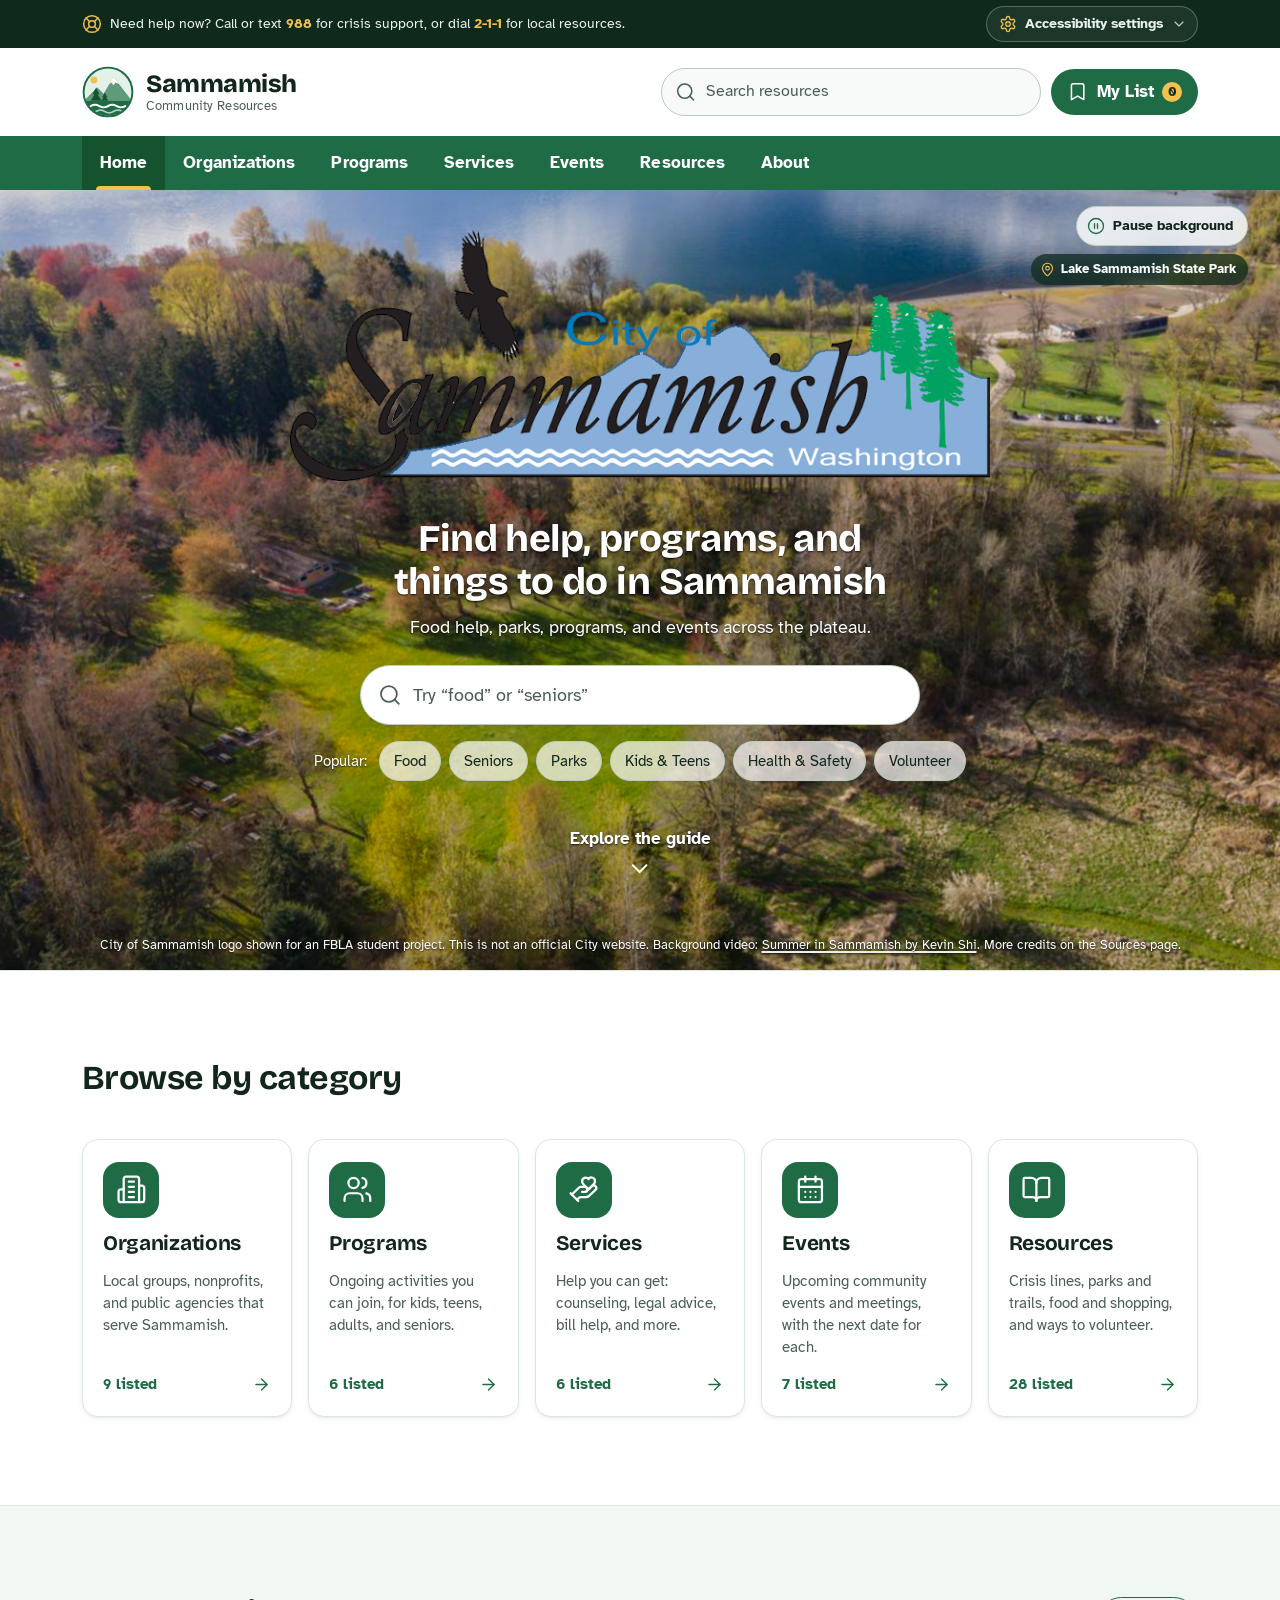
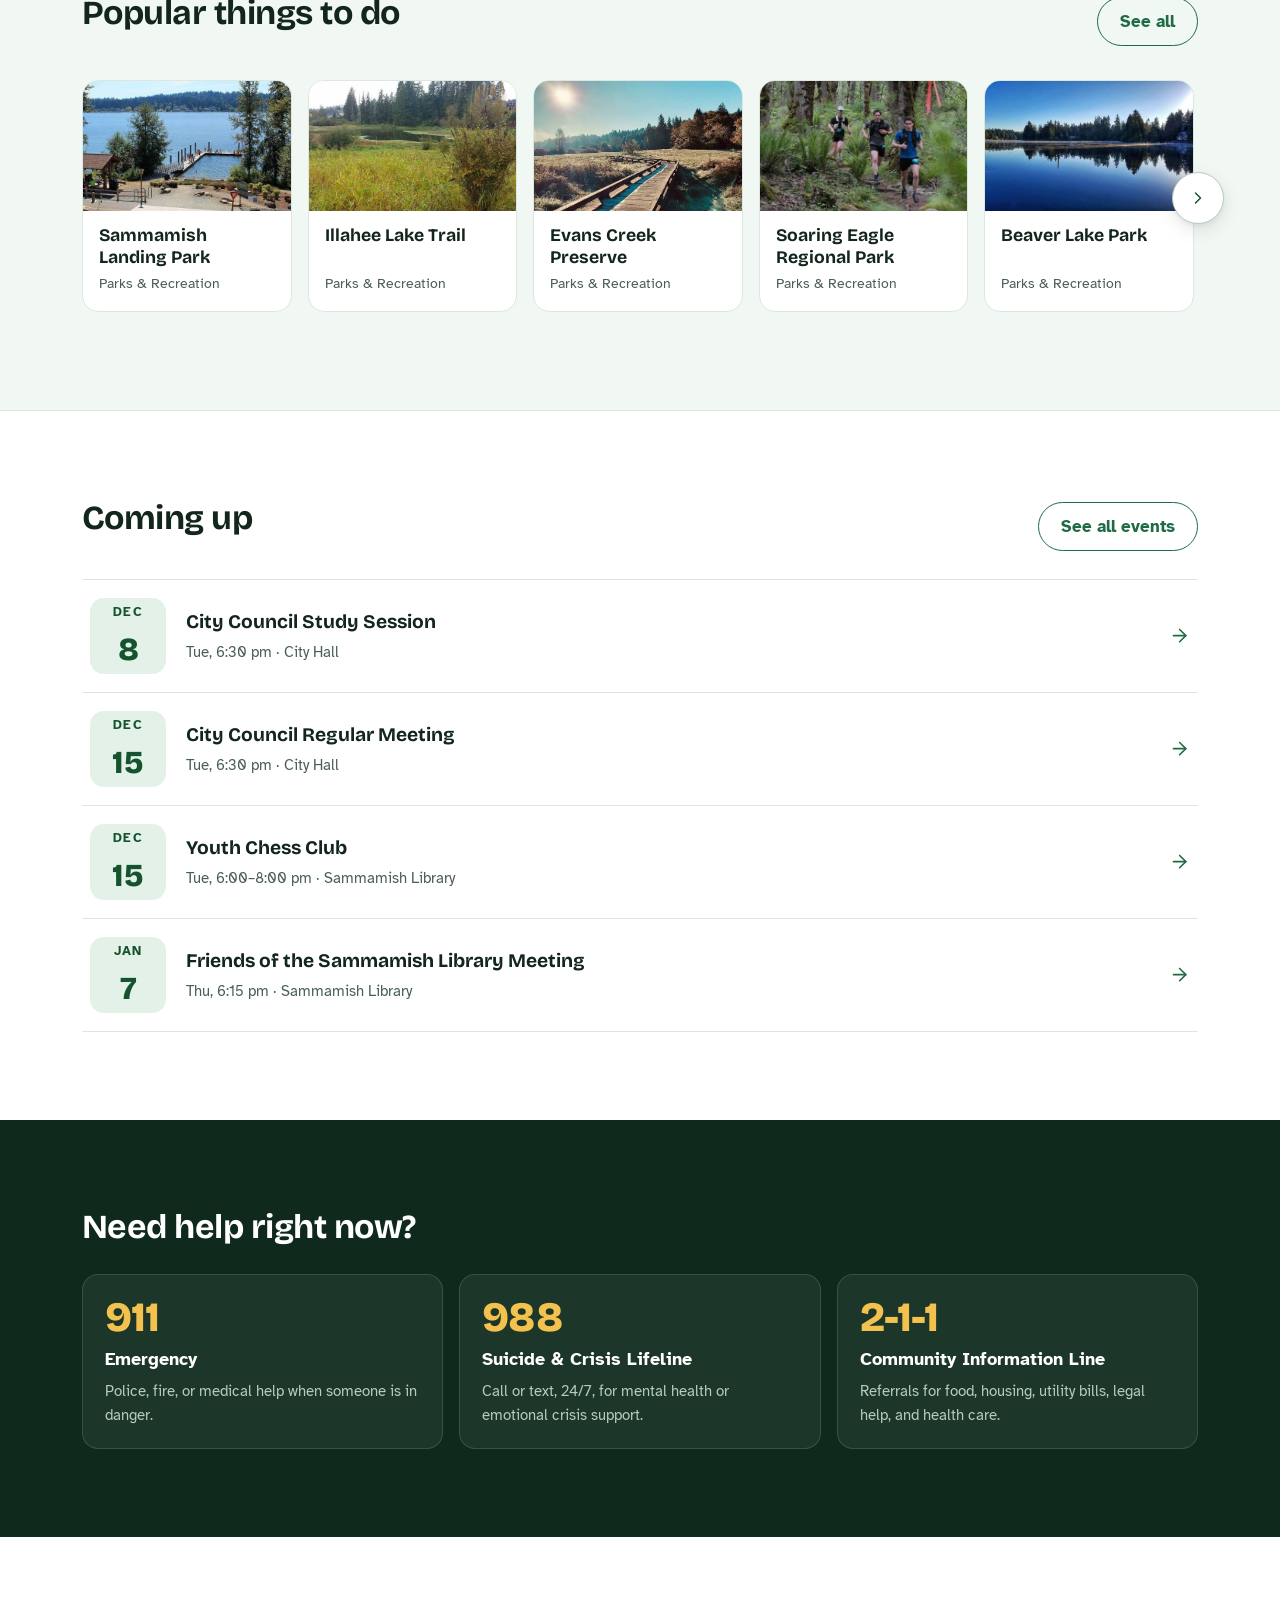
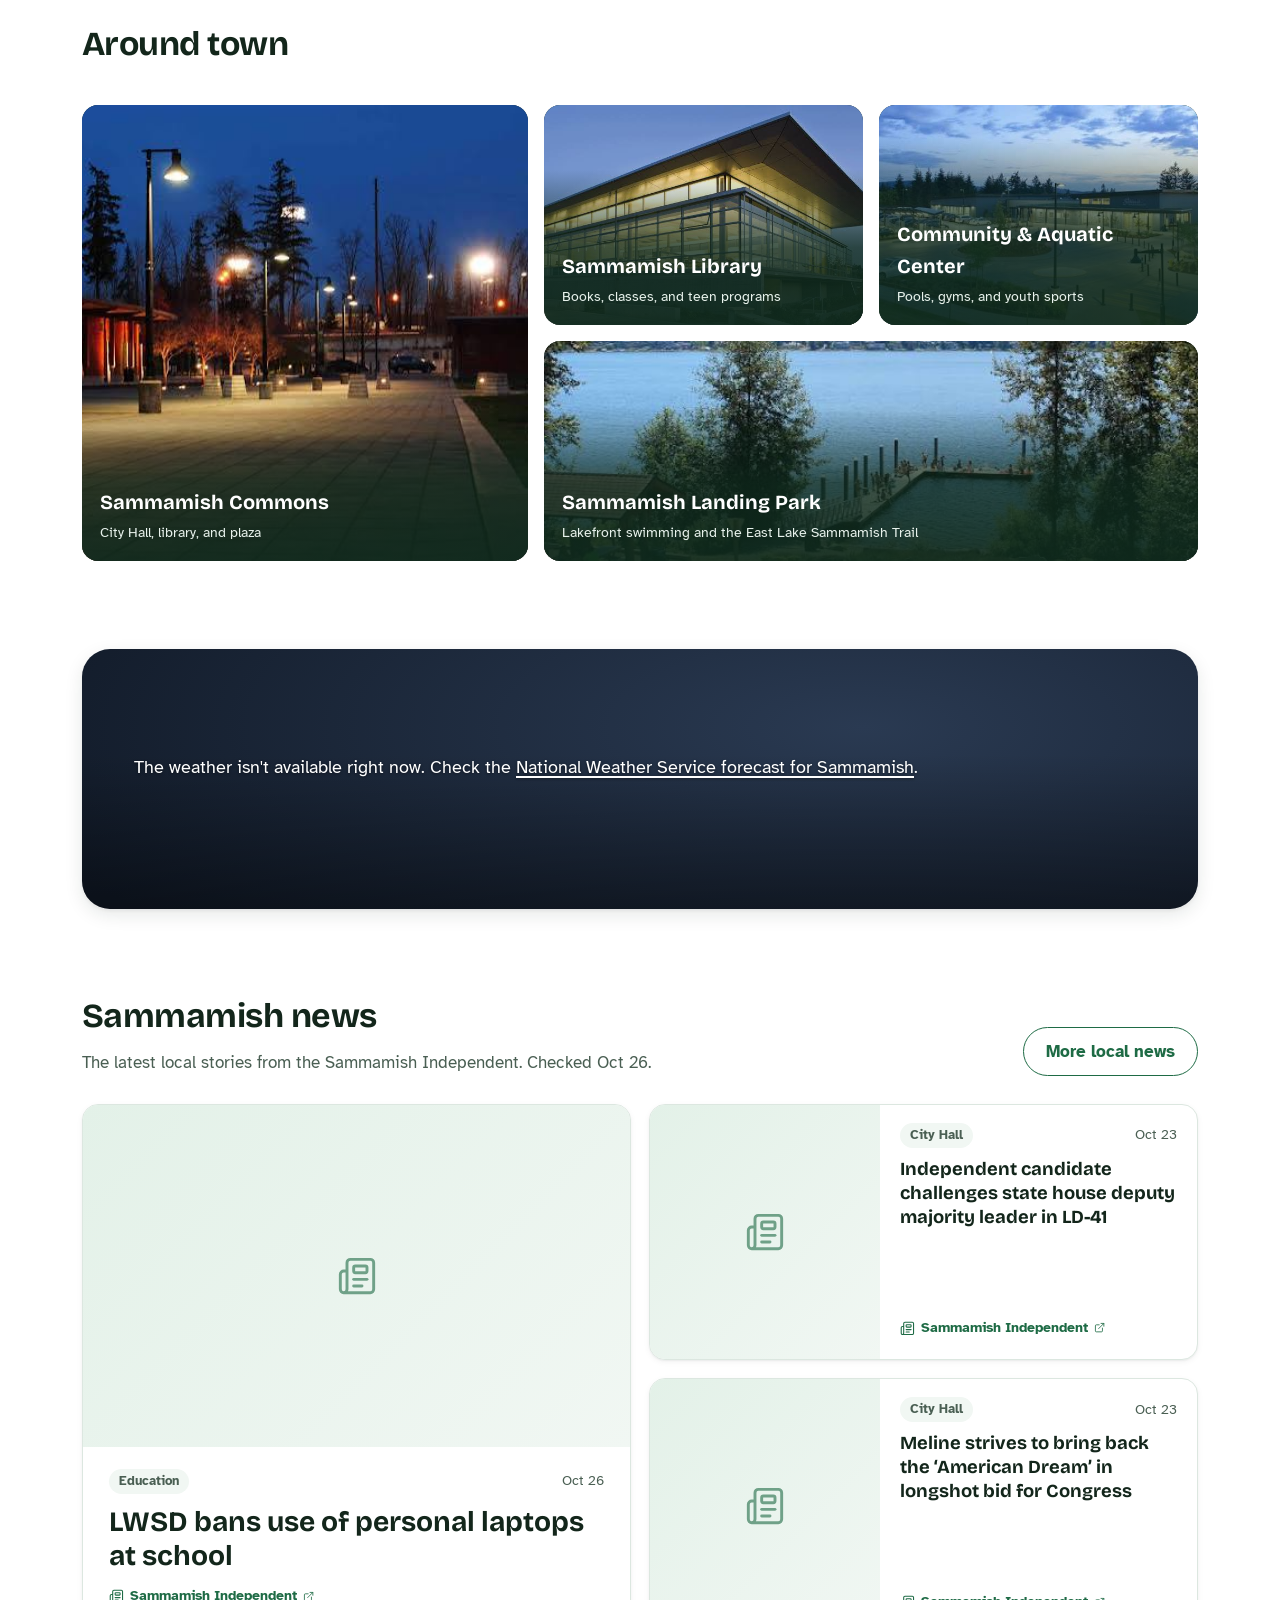
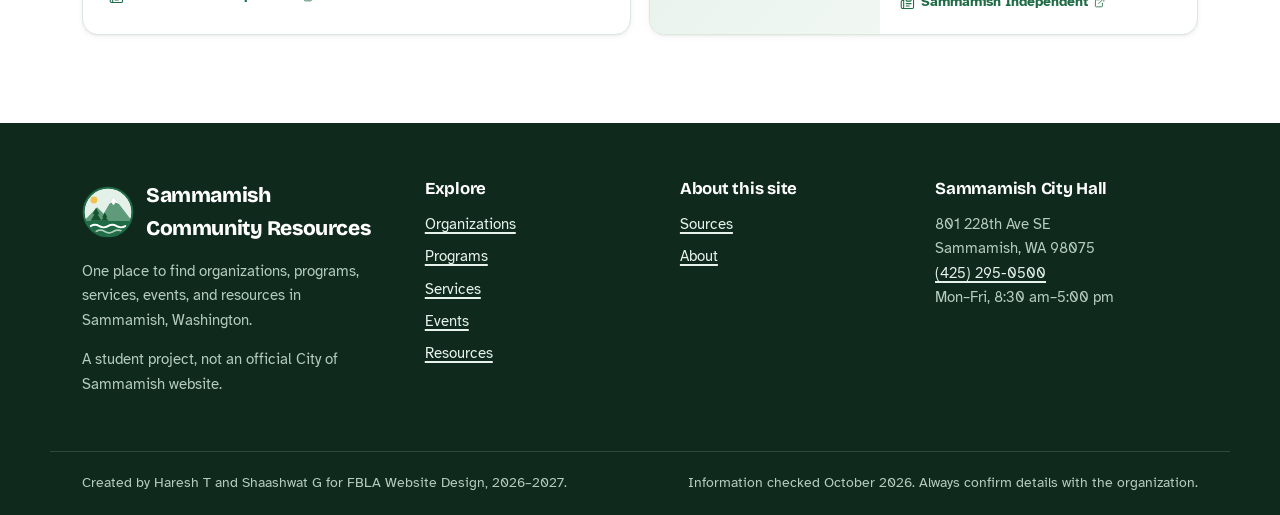
==== commit 374e1cc9: "Show the original City of Sammamish logo in both themes Co-Authored-By: Claude Opus 5.5 <noreply@ant" ====
--- a/index.html
+++ b/index.html
@@ -27,8 +27,7 @@
         <div class="banner-video" id="banner-video"></div>
       </div>
       <div class="wrap banner-inner">
-        <img class="banner-logo logo-light-theme" src="assets/img/sammamish-logo-white.png" alt="City of Sammamish, Washington logo" width="734" height="263">
-        <img class="banner-logo logo-dark-theme" src="assets/img/sammamish-logo-black.png" alt="City of Sammamish, Washington logo" width="734" height="263">
+        <img class="banner-logo" src="assets/img/sammamish-logo.png" alt="City of Sammamish, Washington logo" width="734" height="263">
         <h1 id="banner-title">Find help, programs, and things to do in Sammamish</h1>
         <p class="banner-lede">Food help, parks, programs, and events across the plateau.</p>
         <div id="hero-search"></div>
--- a/css/styles.css
+++ b/css/styles.css
@@ -89,70 +89,64 @@
 
 :root[data-theme="dark"] {
   color-scheme: dark;
-  --brand: #87afd9;
-  --brand-deep: #b5d1ef;
-  --brand-tint: #15283c;
+  --brand: #7cc79c;
+  --brand-deep: #a8dcbd;
+  --brand-tint: #15301f;
   --amber-soft: #2a2614;
-  --forest: #07111c;
-  --ink: #e6eef6;
-  --ink-soft: #a9bcd0;
-  --sand: #111f2e;
-  --sand-soft: #0e1a27;
-  --paper: #0b1622;
-  --line: #22364a;
-  --line-strong: #37506a;
+  --forest: #08150e;
+  --ink: #e6f1ea;
+  --ink-soft: #a9c2b3;
+  --sand: #11201a;
+  --sand-soft: #0e1b15;
+  --paper: #0b1611;
+  --line: #22382c;
+  --line-strong: #3a5646;
   --sky: #87afd9;
-  --sky-tint: #15283c;
+  --sky-tint: #15301f;
   --lake: #87afd9;
   --lake-deep: #b5d1ef;
-  --lake-tint: #15283c;
+  --lake-tint: #152838;
   --focus: #f2c14e;
-  --on-brand: #071a2c;
-  --on-dark: #e8f0f6;
-  --on-dark-soft: #b3c6d6;
+  --on-brand: #08200f;
+  --on-dark: #e8f2ec;
+  --on-dark-soft: #b5cbbe;
   --accent: var(--brand);
   --accent-ink: var(--brand-deep);
   --accent-tint: var(--brand-tint);
   --accent-ring: var(--line-strong);
   --chip-edge: var(--brand);
-  --nav-mark: var(--sky);
+  --nav-mark: var(--amber);
   --head-bg: var(--sand);
-  --head-rule: 2px solid var(--sky);
-  --scrim: 7 17 28;
+  --head-rule: 2px solid var(--brand);
+  --scrim: 8 21 14;
   --shadow-sm: 0 1px 2px rgb(0 0 0 / 0.4), 0 2px 6px rgb(0 0 0 / 0.3);
   --shadow-md: 0 6px 18px rgb(0 0 0 / 0.45), 0 2px 4px rgb(0 0 0 / 0.3);
   --shadow-lg: 0 18px 48px rgb(0 0 0 / 0.55);
 }
 :root[data-theme="dark"][data-contrast="high"] {
-  --brand: #a6d4f5;
-  --brand-deep: #cde6fa;
-  --brand-tint: #0d2133;
+  --brand: #a6efc4;
+  --brand-deep: #cdf7de;
+  --brand-tint: #0d2416;
   --ink: #ffffff;
-  --ink-soft: #e6eef6;
+  --ink-soft: #e6f1ea;
   --sand: #000000;
   --sand-soft: #000000;
   --paper: #000000;
-  --line: #e6eef6;
+  --line: #e6f1ea;
   --line-strong: #ffffff;
   --lake: #a6d4f5;
   --lake-deep: #c4e2f8;
   --sky-tint: #000000;
 }
-:root[data-theme="dark"] .site-nav, :root[data-theme="dark"] .nav-toggle { background: #10263b; }
-:root[data-theme="dark"] .nav-list a:hover, :root[data-theme="dark"] .nav-list a[aria-current="page"] { background: #1a3a58; }
-:root[data-theme="dark"] .a11y-toggle, :root[data-theme="dark"] .help-card { background: rgb(135 175 217 / 0.06); border-color: rgb(135 175 217 / 0.22); }
-:root[data-theme="dark"] .a11y-toggle:hover, :root[data-theme="dark"] .a11y.open .a11y-toggle, :root[data-theme="dark"] .help-card:hover { background: rgb(135 175 217 / 0.14); border-color: var(--amber); }
-:root[data-theme="dark"] .footer-bottom { border-top-color: rgb(135 175 217 / 0.16); }
-:root[data-theme="dark"] .brand-mark rect[fill="#e3f1e8"] { fill: #d6e4f2; }
-:root[data-theme="dark"] .brand-mark path[fill="#5f9a7a"] { fill: #87afd9; }
-:root[data-theme="dark"] .brand-mark path[fill="#15532f"] { fill: #1d4466; }
-:root[data-theme="dark"] .brand-mark rect[fill="#1e6b45"] { fill: #2c5d8a; }
-:root[data-theme="dark"] .brand-mark path[stroke="#cfe8d8"] { stroke: #c9dcef; }
-:root[data-theme="dark"] .brand-mark circle[stroke="#1e6b45"] { stroke: #87afd9; }
-:root[data-theme="dark"] .banner-motion { background: rgb(11 22 34 / 0.82); }
-:root[data-theme="dark"] .banner-place { background: rgb(7 17 28 / 0.78); }
-:root[data-theme="dark"] .banner-place .icon { color: var(--sky); }
-:root[data-theme="dark"] .banner .popular .chip { background: rgb(11 22 34 / 0.7); }
+:root[data-theme="dark"] .site-nav, :root[data-theme="dark"] .nav-toggle { background: #12301f; }
+:root[data-theme="dark"] .nav-list a:hover, :root[data-theme="dark"] .nav-list a[aria-current="page"] { background: #1c4a30; }
+:root[data-theme="dark"] .a11y-toggle, :root[data-theme="dark"] .help-card { background: rgb(124 199 156 / 0.06); border-color: rgb(124 199 156 / 0.22); }
+:root[data-theme="dark"] .a11y-toggle:hover, :root[data-theme="dark"] .a11y.open .a11y-toggle, :root[data-theme="dark"] .help-card:hover { background: rgb(124 199 156 / 0.14); border-color: var(--amber); }
+:root[data-theme="dark"] .footer-bottom { border-top-color: rgb(124 199 156 / 0.16); }
+:root[data-theme="dark"] .banner-motion { background: rgb(10 24 16 / 0.82); }
+:root[data-theme="dark"] .banner-place { background: rgb(6 18 11 / 0.78); }
+:root[data-theme="dark"] .banner-place .icon { color: var(--brand); }
+:root[data-theme="dark"] .banner .popular .chip { background: rgb(10 24 16 / 0.7); }
 :root[data-theme="dark"] .leaflet-popup-content-wrapper, :root[data-theme="dark"] .leaflet-popup-tip { background: var(--sand); color: var(--ink); }
 :root[data-theme="dark"] .leaflet-container a.leaflet-popup-close-button { color: var(--ink-soft); }
 :root[data-theme="dark"] .map-pin .icon { fill: var(--forest); }
@@ -532,6 +526,8 @@
 .entry-details li { display: flex; gap: 10px; align-items: flex-start; }
 .entry-details .icon { color: var(--brand); margin-top: 3px; width: 1.1em; height: 1.1em; }
 .entry-details a { word-break: break-word; }
+.entry-details .no-location { color: var(--ink-soft); font-style: italic; }
+.entry-details .no-location .icon { color: var(--ink-soft); }
 .entry-next { color: var(--lake-deep); font-weight: 700; }
 
 .entry.is-target { animation: target-glow 2.4s var(--ease-out); }
@@ -714,9 +710,6 @@
 .banner .banner-note a { color: #fff; }
 .banner .banner-note a:hover { color: var(--amber); }
 /* The logo sits directly on the photos with no outline or box: white in light mode, black in dark mode. */
-.banner-logo.logo-dark-theme { display: none; }
-:root[data-theme="dark"] .banner-logo.logo-light-theme { display: none; }
-:root[data-theme="dark"] .banner-logo.logo-dark-theme { display: block; }
 :root[data-theme="dark"] img.banner-logo { filter: none; }
 .scroll-cue {
   margin-top: clamp(28px, 4vw, 44px); display: inline-flex; flex-direction: column; align-items: center; gap: 2px;
